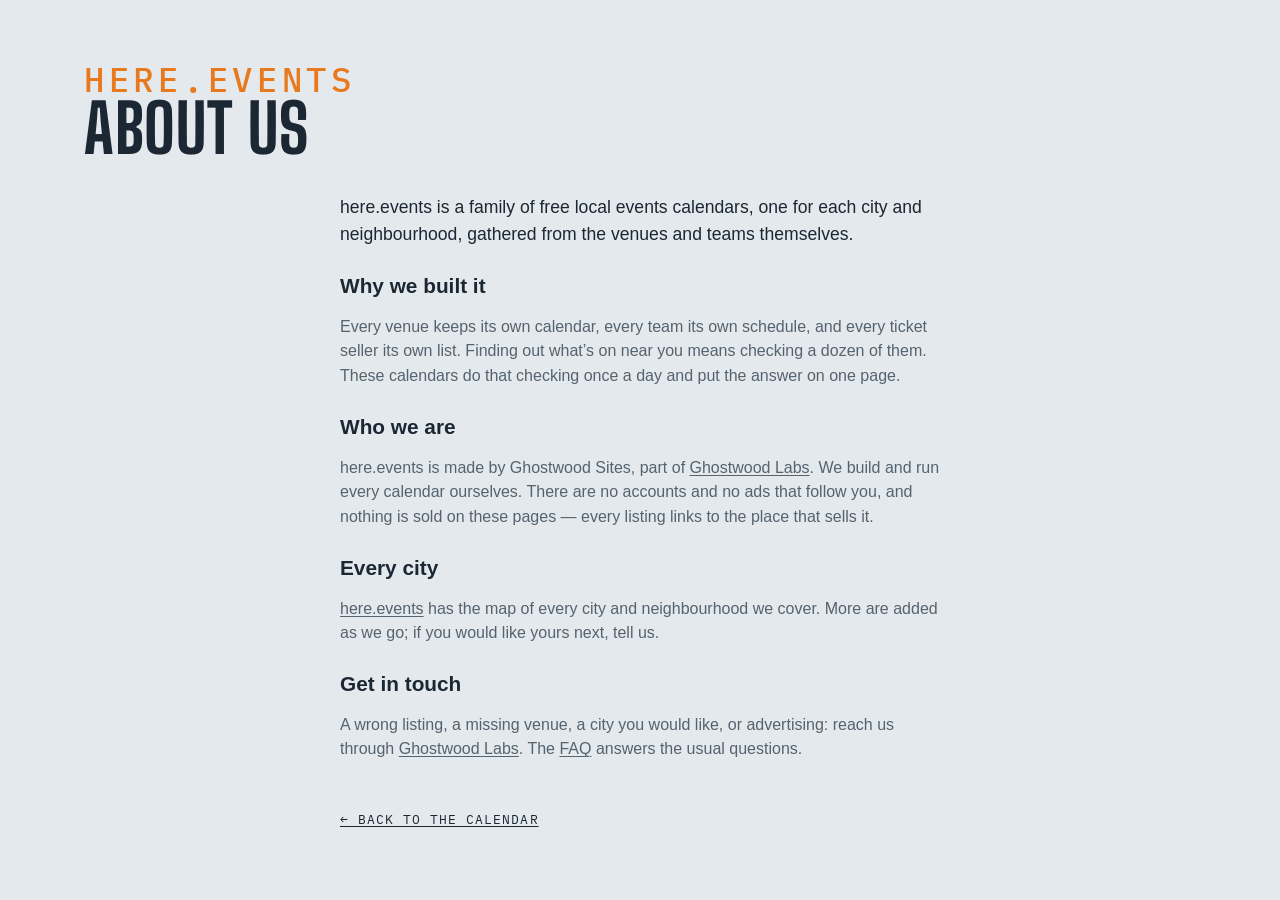
==== site/about.html @ 0d540eed "Sources and About Us as their own pages, FAQ the same on every site, More Cities centred Co-Authored" ====
<!DOCTYPE html>
<html lang="en">
<head>
<meta charset="utf-8">
<meta name="viewport" content="width=device-width, initial-scale=1, viewport-fit=cover">
<meta name="theme-color" media="(prefers-color-scheme: light)" content="#edf1f4">
<meta name="theme-color" media="(prefers-color-scheme: dark)" content="#141a20">
<script>
  try {
    var t = localStorage.getItem('lqa-theme');
    var PHONE = '(max-width: 640px), (pointer: coarse) and (max-height: 500px)';
    if ((t === 'light' || t === 'dark') && !matchMedia(PHONE).matches) document.documentElement.dataset.theme = t;
  } catch (e) { /* no storage — system it is */ }
</script>
<title>About Us — here.events</title>
<meta name="description" content="About here.events: free local events calendars for each city and neighbourhood, gathered from the venues and teams themselves.">
<link rel="icon" href="favicon.svg" type="image/svg+xml">
<link rel="preconnect" href="https://fonts.googleapis.com">
<link rel="preconnect" href="https://fonts.gstatic.com" crossorigin>
<link href="https://fonts.googleapis.com/css2?family=Big+Shoulders:opsz,wght@10..72,500;10..72,700&family=IBM+Plex+Mono:wght@400;500&display=swap" rel="stylesheet">
<link rel="stylesheet" href="styles.css?v=__V__">
<script src="city.js?v=__V__"></script>
</head>
<body>

<!-- the Ghostwood Labs mark, drawn once; the masthead and the footer <use> it -->
<svg width="0" height="0" style="position:absolute" aria-hidden="true">
  <symbol id="gw-mark" viewBox="0 0 576 576">
    <g fill="none" stroke="currentColor" stroke-width="24" stroke-linecap="round" stroke-linejoin="round">
      <path d="M300.19 51.03A26 26 0 0 1 275.81 51.03L235.63 29.71A26 26 0 0 0 210.57 30.08L103.63 91.02A26 26 0 0 0 90.5 113.61L90.5 161.4A26 26 0 0 1 77.38 183.98L39.62 205.52A26 26 0 0 0 26.5 228.1L26.5 347.9A26 26 0 0 0 39.62 370.48L77.38 392.02A26 26 0 0 1 90.5 414.6L90.5 462.39A26 26 0 0 0 103.63 484.98L210.57 545.92A26 26 0 0 0 235.63 546.29L275.81 524.97A26 26 0 0 1 300.19 524.97L340.37 546.29A26 26 0 0 0 365.43 545.92L472.37 484.98A26 26 0 0 0 485.5 462.39L485.5 414.6A26 26 0 0 1 498.62 392.02L536.38 370.48A26 26 0 0 0 549.5 347.9L549.5 228.1A26 26 0 0 0 536.38 205.52L498.62 183.98A26 26 0 0 1 485.5 161.4L485.5 113.61A26 26 0 0 0 472.37 91.02L365.43 30.08A26 26 0 0 0 340.37 29.71L300.19 51.03Z"/>
      <path d="M288 57.5L288 177.5"/>
      <path d="M288 518.5L288 403.5"/>
      <path d="M90.5 176.5L144.63 204.58A26 26 0 0 0 169.19 204.26L209.58 181.92A26 26 0 0 0 223 159.17L223 101.5L158.5 137.5"/>
      <path d="M485.5 176.5L431.37 204.58A26 26 0 0 1 406.81 204.26L366.42 181.92A26 26 0 0 1 353 159.17L353 101.5L417.5 137.5"/>
      <path d="M157 211L157 287.5"/>
      <path d="M419 211L419 287.5"/>
      <path d="M90.5 399.5L144.63 371.42A26 26 0 0 1 169.19 371.74L209.58 394.08A26 26 0 0 1 223 416.83L223 474.5L158.5 438.5"/>
      <path d="M485.5 399.5L431.37 371.42A26 26 0 0 0 406.81 371.74L366.42 394.08A26 26 0 0 0 353 416.83L353 474.5L417.5 438.5"/>
      <path d="M26.5 288L92 325.5L92 250.5"/>
      <path d="M549.5 288L484 325.5L484 250.5"/>
    </g>
  </symbol>
</svg>

<!-- About us (Steve, 2026-10-29: "Create an about us section just to the left of FAQ, make it work
     the same"): one shared page for every city, word for word, like the FAQ. Styled by .ad-page. -->
<header class="masthead">
  <div class="masthead-text">
    <p class="eyebrow">here.events</p>
    <h1>About Us</h1>
  </div>
</header>
<main class="ad-page about-page">
  <p class="ad-lead">here.events is a family of free local events calendars, one for each city and neighbourhood, gathered from the venues and teams themselves.</p>

  <h2>Why we built it</h2>
  <p>Every venue keeps its own calendar, every team its own schedule, and every ticket seller its own list. Finding out what’s on near you means checking a dozen of them. These calendars do that checking once a day and put the answer on one page.</p>

  <h2>Who we are</h2>
  <p>here.events is made by Ghostwood Sites, part of <a href="https://ghostwoodlabs.com/" rel="noopener">Ghostwood Labs</a>. We build and run every calendar ourselves. There are no accounts and no ads that follow you, and nothing is sold on these pages — every listing links to the place that sells it.</p>

  <h2>Every city</h2>
  <p><a href="https://here.events/">here.events</a> has the map of every city and neighbourhood we cover. More are added as we go; if you would like yours next, tell us.</p>

  <h2>Get in touch</h2>
  <p>A wrong listing, a missing venue, a city you would like, or advertising: reach us through <a href="https://ghostwoodlabs.com/" rel="noopener">Ghostwood Labs</a>. The <a href="faq.html">FAQ</a> answers the usual questions.</p>

  <a class="ad-back" href="./">← Back to the calendar</a>
</main>
</body>
</html>
---- site/styles.css ----
/* Lower Queen Anne Events — overcast-sky palette, marquee display type. */

:root {
  --sky: #e4e9ed;        /* overcast paper (a step down from #edf1f4, Steve 2026-10-12: "a little less glaring") */
  --mist: #f7f9fb;       /* card surface (was pure white) */
  --ink: #1b2733;        /* Puget ink */
  --ink-soft: #55636f;
  --ink-bright: #1b2733; /* the logo: pure white in the dark palette, ink here */
  --line: #c3ccd4;
  --gold: #e8791d;       /* Space Needle "Galaxy Gold" */
  --gold-soft: #fbe9d8;
  /* Color coding is muted (a step back from the pure primaries) and each
     group keeps to its own family so a dot or stripe reads as what it is:
     venues are cool (blue → violet → teal), event types are warm (yellow →
     orange → red → pink). */
  /* venue hues (chips, grid ticks, agenda tags): a sweep from teal through
     blue and violet to magenta, neighbors alternating light and dark */
  /* all three families sit a step back from the pure primaries: the same
     hues, less glare, so the stripes and ticks read after the titles */
  --v-baba: #9e2e2e; --v-central: #9e5e2e; --v-sjf: #9e8e2e; --v-trinity: #6a2e9e; --v-nordo: #9e2e7a; --v-occidental: #2e9e45; --v-around: #2e7f9e; --v-owl: #5e9e2e; --v-klondike: #9e7a2e; --v-lumen: #8b8fe8; --v-tmobile: #8ad8e0; --v-wamu: #5d57c9; --v-waterfront: #2e7f9e; --v-sodo: #aab8d6; /* the rooms, one hue each (city.js cssVar): the brick blocks warm, the park green, the stadiums lqa's own */
  --venue-text: 72%;     /* how much of the venue hue the card's venue label keeps (light mode) */
  --tint: 26%;           /* the venue wash behind a series card (light mode; 13% in the dark palette) */
  --row-a: #f3f6f8; --row-b: #d6dde3; /* the list's rows alternate light and dark grey; only a series keeps its venue's hue (Steve, 2026-10-20) */
  /* event-type hues (calendar ticks, agenda right edge): concerts salmon and
     arts crimson keep clear of the brand orange; movies slate = "quiet" */
  --t-concert: #d9664f;
  --t-sports: #d4b106;
  --t-arts: #b8303f;
  --t-movie: #7a8a99;
  --t-community: #d63f9c;
  --t-expo: #2a9d8f;      /* conventions & expos: turquoise, the one hue the types didn't use */
  --t-bar: #c28a12;       /* bar nights: amber, an ale between the sports yellow and concert salmon */
  --alert: #e02b26;       /* cancelled / postponed notes: plain bright red */
  --barh-base: 3.4rem;   /* the pinned filter bar's height (chips 2.25rem + padding) */
  --titleh: 1.7rem;      /* the bar's title line (1.2rem + .5rem gap), added while scrolled */
  --barh: var(--barh-base); /* what the sticky things below the bar offset by */
  --rule: color-mix(in srgb, var(--line), var(--ink-soft)); /* list dividers: a step brighter than --line */
  /* the scorebug (the live game block, .tf-bug): a light panel in this theme, the broadcast's charcoal in the dark one (Steve, 2026-10-12: the charcoal panel on the light card looked bad) */
  --bug-bg: #f9fafb; --bug-frame: #c9d2da; --bug-ink: #1b2733; --bug-soft: #55636f; --bug-dim: #7c8894; --bug-rowline: #d5dce3; --bug-off: #b3bcc5; --bug-muted: #6b7784; --bug-score-bg: #ffffff; --bug-shadow: rgba(15, 25, 35, .10); --bug-redzone: #c8261f;
  --bug-bw: 1px; --frame: var(--line); --frame-w: 1px; /* the game block's frame and the bug's rules: hairlines in the card's line colour here, the 2px broadcast frame in the dark theme (Steve, 2026-10-12: "soften … the borders in general") */
  --cell-mix: 22%; --cell-ink: var(--ink); --cell-bar: 4px; --cell-shadow: none; /* the bug's team cells: a wash of the club colour with a bar of it at the left and ink type, instead of the solid cell ("soften the colors here") */
  --tick-mix: var(--ink); --tick-pct: 65%; /* the refresh countdown ring: the club's colour mixed toward ink here, toward white on the dark ground (the mix itself is written in the .tf-refresh rule: a token holding var(--team-2) would resolve here on :root, where no club colour exists, and come out empty) */
  --dot: color-mix(in srgb, var(--ink-soft) 40%, transparent); /* the dotted underline under the watch strip's links */
  --display: "Big Shoulders", "Arial Narrow", sans-serif;
  --body: -apple-system, BlinkMacSystemFont, "Segoe UI", "Helvetica Neue", sans-serif;
  --mono: "IBM Plex Mono", ui-monospace, Menlo, monospace;
}
/* Dark palette. Applies when the system prefers dark and the visitor hasn't
   picked Light, or whenever they've picked Dark (the toggle sets
   data-theme on <html>; "system" leaves it unset). The two blocks must
   stay identical — CSS has no way to give one ruleset two unrelated
   conditions. */
@media (prefers-color-scheme: dark) {
  :root:not([data-theme="light"]) {
    color-scheme: dark;
    --sky: #141a20; --mist: #1d252e; --ink: #e8edf1; --ink-soft: #9aa7b2; --ink-bright: #ffffff;
    --line: #333f4a; --gold: #f08a33; --gold-soft: #3a2a1a;
    --v-baba: #ea8686; --v-central: #eab486; --v-sjf: #eadb86; --v-trinity: #c486ea; --v-nordo: #ea86c8; --v-occidental: #86ea9a; --v-around: #86d9ea; --v-owl: #b8ea86; --v-klondike: #eac786; --v-lumen: #8b8fe8; --v-tmobile: #8ad8e0; --v-wamu: #a6a1ea; --v-sodo: #aab8d6; --v-waterfront: #86c9ea;
    --venue-text: 100%; --tint: 13%;
    --row-a: #1e252c; --row-b: #2c343c;
    --t-concert: #f0806a; --t-sports: #f2d21b; --t-arts: #d63a4f;
    --t-movie: #8b9db0; --t-community: #e660a8; --t-expo: #4fd1c5; --t-bar: #e3ad3c; --alert: #ff4b3e;
    --bug-bg: #2b2d30; --bug-frame: #c9cdd2; --bug-ink: #f4f4f4; --bug-soft: #d5d8dc; --bug-dim: #b9bec4; --bug-rowline: #5c6167; --bug-off: #6a6d72; --bug-muted: #4a4f56; --bug-score-bg: #fafafa; --bug-shadow: rgba(0, 0, 0, .35); --bug-redzone: #ff7b7b;
  --bug-bw: 2px; --frame: var(--ink-soft); --frame-w: 2px; --cell-mix: 100%; --cell-ink: #fff; --cell-bar: 0px; --cell-shadow: 0 1px 2px rgba(0, 0, 0, .5);
    --bug-bw: 2px; --frame: var(--ink-soft); --frame-w: 2px; --cell-mix: 100%; --cell-ink: #fff; --cell-bar: 0px; --cell-shadow: 0 1px 2px rgba(0, 0, 0, .5);
    --tick-mix: white; --tick-pct: 45%;
    --dot: color-mix(in srgb, var(--ink-soft) 60%, transparent);
  }
}
:root[data-theme="dark"] {
  color-scheme: dark;
  --sky: #141a20; --mist: #1d252e; --ink: #e8edf1; --ink-soft: #9aa7b2; --ink-bright: #ffffff;
  --line: #333f4a; --gold: #f08a33; --gold-soft: #3a2a1a;
  --v-baba: #ea8686; --v-central: #eab486; --v-sjf: #eadb86; --v-trinity: #c486ea; --v-nordo: #ea86c8; --v-occidental: #86ea9a; --v-around: #86d9ea; --v-owl: #b8ea86; --v-klondike: #eac786; --v-lumen: #8b8fe8; --v-tmobile: #8ad8e0; --v-wamu: #a6a1ea; --v-sodo: #aab8d6; --v-waterfront: #86c9ea;
  --venue-text: 100%; --tint: 13%;
  --row-a: #1e252c; --row-b: #2c343c;
  --t-concert: #f0806a; --t-sports: #f2d21b; --t-arts: #d63a4f;
  --t-movie: #8b9db0; --t-community: #e660a8; --t-expo: #4fd1c5; --t-bar: #e3ad3c; --alert: #ff4b3e;
  --bug-bg: #2b2d30; --bug-frame: #c9cdd2; --bug-ink: #f4f4f4; --bug-soft: #d5d8dc; --bug-dim: #b9bec4; --bug-rowline: #5c6167; --bug-off: #6a6d72; --bug-muted: #4a4f56; --bug-score-bg: #fafafa; --bug-shadow: rgba(0, 0, 0, .35); --bug-redzone: #ff7b7b;
  --tick-mix: white; --tick-pct: 45%;
  --dot: color-mix(in srgb, var(--ink-soft) 60%, transparent);
}
:root[data-theme="light"] { color-scheme: light; }

* { box-sizing: border-box; }
html { scroll-behavior: smooth; overflow-x: clip; } /* clip: the footer bleeds to the viewport edges */
@media (prefers-reduced-motion: reduce) { html { scroll-behavior: auto; } }
/* the page is 62rem wide, and steps wider on big screens so event names
   get a single line: the calendar column is fixed, so all of the extra
   width goes to the cards (the footer line follows) */
:root { --pagew: 62rem; }
@media (min-width: 1180px) { :root { --pagew: 72rem; } }
@media (min-width: 1360px) { :root { --pagew: 80rem; } }
body {
  /* no bottom padding: the sticky footer is the page's last thing, and any
     padding here would show as a blank band under it once the list is short.
     A column flex at least a viewport tall, so a short page (the Teams view
     with one team) still puts the footer at the bottom edge */
  display: flex; flex-direction: column; min-height: 100vh; min-height: 100dvh;
  margin: 0 auto; padding: 0 1.25rem; max-width: var(--pagew);
  background: var(--sky); color: var(--ink);
  font: 16px/1.55 var(--body);
}
/* flex items refuse to shrink below their content's minimum width, so one
   unwrappable line (a TV listing, the compact bar's title) would push a whole
   section past a phone's edge; let them shrink like blocks */
body > * { min-width: 0; }
a { color: inherit; text-underline-offset: 2px; }
:focus-visible { outline: 2px solid var(--ink-soft); outline-offset: 2px; }

/* ---- masthead ---- */
.masthead {
  display: flex; flex-wrap: wrap; gap: 1.5rem; align-items: flex-end;
  justify-content: space-between; padding: 2.5rem 0 1rem;
}
.eyebrow {
  font-family: var(--mono); font-size: .8rem; letter-spacing: .12em;
  text-transform: uppercase; color: var(--gold); margin: 0 0 .3rem;
}
h1 {
  font-family: var(--display); font-weight: 700; font-size: clamp(2.6rem, 7vw, 4.2rem);
  line-height: .92; text-transform: uppercase; letter-spacing: .01em; margin: 0;
}
.masthead-text { min-width: 0; max-width: 100%; } /* a flex item would grow to its widest line and push past a phone's edge */
/* "More Cities" (See All until 2026-10-13, Other Places until 2026-10-18): the pill before the theme pill, to the same map (Steve, 2026-10-12); in the pinned bar the chip's text folds away and the map glyph stays */
/* Add To My Calendar: the first of the masthead's tools (Steve, 2026-10-26, "should move here" — beside More Cities; in the bar from 2026-09-16 until then), sized like the More Cities pill beside it */
.masthead-tools #subscribeBtn { order: 3; display: inline-flex; align-items: center; gap: .45rem; min-height: calc(1.7rem + 8px); padding: 0 .95em; }
.masthead-tools #subscribeBtn svg { width: 1rem; height: 1rem; flex: none; }
.masthead-tools #subscribeBtn:hover { border-color: var(--ink-soft); }
.bar-title .masthead-tools #subscribeBtn { min-height: 1.7rem; padding: 0 .5em; } /* icon-only in the title line, like the pill (the label rule is .bar-title .masthead-tools .chip span) */
.masthead-tools .see-all { order: 4; display: inline-flex; align-items: center; gap: .45rem; min-height: calc(1.7rem + 8px); padding: 0 .95em; text-decoration: none; }
.masthead-tools .see-all svg { width: 1rem; height: 1rem; fill: none; stroke: currentColor; stroke-width: 1.6; stroke-linejoin: round; stroke-linecap: round; }
.masthead-tools .see-all:hover { border-color: var(--ink-soft); }
.bar-title .masthead-tools .see-all { min-height: 1.7rem; padding: 0 .5em; }
/* the mark and the name as one thing: the mark stretches to the text's
   height (eyebrow + title) and keeps square, in the footer mark's white */
.masthead { --mast-title: clamp(2.6rem, 7vw, 4.2rem); } /* the title's size; the eyebrow and the mark are cut from it */
.masthead h1 { font-size: var(--mast-title); }
/* the picture (Steve, 2026-09-21: line art, the Needle's crown the focus):
   the top of the Space Needle from the Highsmith aerial, traced to single
   smooth lines at build (a gradient-magnitude pass over the photo, see the
   memory note), a 4.5:1 window from the spire tip to the Queen Anne treeline
   with the Needle centred and the Cascades ridge behind
   (design/lqa-masthead-lines-gen.py). The
   drawing is a luminance mask (masthead-lines.png, white = line) over a box
   of ink, so the lines are the palette's own ink in either theme. A band
   behind the masthead, the Needle toward the right, dissolving into the page
   on every side — no hard edge where the art stops (Steve, 2026-09-21) */
.masthead { min-height: 11rem; overflow: hidden; isolation: isolate; } /* a slim band (Steve, 2026-09-20: minimal) */
.masthead-photo { /* the drawing fills the gap between the name and the theme pill (Steve, 2026-10-05: "in all the modes try to make it fill this space"): a flex item between them, as tall as the band (the negative margins reach over the band's padding) */
  order: 1; flex: 1 1 0; align-self: stretch; min-width: 0; z-index: -1;
  margin: -2.5rem 0 -1rem; pointer-events: none;
  background: #fff; opacity: .9; /* white lines on the dark palette, black on the light one (Steve: "white and black with antialiasing") */
  -webkit-mask-image: url(masthead-lines.png), linear-gradient(to right, transparent 0%, #000 10%, #000 92%, transparent 100%), linear-gradient(to bottom, #000 0%, #000 58%, transparent 100%);
  mask-image: url(masthead-lines.png), linear-gradient(to right, transparent 0%, #000 10%, #000 92%, transparent 100%), linear-gradient(to bottom, #000 0%, #000 58%, transparent 100%);
  -webkit-mask-size: auto 100%, 100% 100%, 100% 100%; mask-size: auto 100%, 100% 100%, 100% 100%; /* the drawing at the band's height, however wide the gap: the Needle stays whole, the ridge beside it shows as far as the gap allows */
  -webkit-mask-position: 50% 0%, 0 0, 0 0; mask-position: 50% 0%, 0 0, 0 0; /* the Needle is at the drawing's centre, so its spire is the centre of the gap at every width (Steve, 2026-10-05: "make the center the top of the needle") */
  -webkit-mask-repeat: no-repeat; mask-repeat: no-repeat;
  mask-mode: luminance, alpha, alpha;
  -webkit-mask-composite: source-in; mask-composite: intersect;
}
.masthead-tools { order: 2; }
:root[data-theme="light"] .masthead-photo { background: #000; opacity: .7; }
@media (prefers-color-scheme: light) { :root:not([data-theme="dark"]) .masthead-photo { background: #000; opacity: .7; } }
.masthead-text { position: relative; }
.masthead .eyebrow { font-size: calc(var(--mast-title) * .5); font-weight: 500; letter-spacing: .14em; margin-bottom: .1rem; line-height: 1; } /* "Seattle": half the title's size (Steve, 2026-09-16: twice the quarter it was), a shade bolder */
/* the masthead's tools (Steve, 2026-09-14): Add To My Calendar (back here
   2026-10-26), the More Cities pill and the theme pill at the masthead's
   right end — the bar below keeps its room for the switch, filters, search,
   the clubs and the season calendar chip */
.masthead { position: relative; }
.masthead-tools { display: flex; align-items: center; gap: .6rem; flex: none; margin-left: auto; }
.sub { color: var(--ink-soft); max-width: 34rem; margin: .8rem 0 0; }

.updated { /* the "Updated …" stamp: an eyebrow line under the title, spaced like the one above it */
  margin: .3rem 0 0; min-height: 1em;
}
/* Solid-ink pill with the page background as its text — a dark pill in
   light mode, a light one in dark — softened on hover (the event sheet's
   Tickets button). */
.btn-cal {
  display: inline-flex; align-items: center; gap: .55em; margin: auto 0;
  font: 600 1rem/1 var(--body); color: var(--sky); background: var(--ink);
  border: 0; border-radius: 999px; padding: .85em 1.4em .85em 1.15em; cursor: pointer;
  transition: background .15s, color .15s;
}
.btn-cal svg { width: 1.15em; height: 1.15em; flex: none; }
.btn-cal:hover { background: var(--ink-soft); color: var(--sky); }
/* the subscribe pop: app.js placeSubscribePop fixes it under the masthead's
   Add To My Calendar button (right edges aligned); these are the fallback
   position and the look */
.pop {
  position: absolute; right: 0; top: calc(100% + 1.1rem); z-index: 10;
  width: min(18rem, 100%); background: var(--mist); border: 1px solid var(--line);
  border-radius: 8px; padding: 1rem 1.1rem; box-shadow: 0 8px 28px rgba(15, 25, 35, .18);
  font-size: .92rem;
}
.pop p { margin: 0 0 .6rem; }
.pop > :last-child { margin-bottom: 0; }
/* everything in the pop sits on one centre line: the checkbox row, the
   three named calendar tiles, the QR / Copy Link chips, then the note */
.pop-tiles { display: grid; grid-template-columns: repeat(3, 4.6rem); justify-content: center; gap: .6rem; margin: 0 0 .7rem; }
.pop-tools { display: flex; justify-content: center; gap: .5rem; margin: 0 0 .9rem; }
.pop-tools .chip { display: inline-flex; align-items: center; gap: .4rem; text-decoration: none; padding: .45em .85em; }
.pop-tools .chip svg { width: 1rem; height: 1rem; flex: none; color: var(--gold); }
.pop-tools .chip:hover { border-color: var(--ink-soft); }
/* Copy Link: a check replaces the icon for a moment after copying */
.pop-tools .chip.is-done svg { display: none; }
.pop-tools .chip.is-done::before { content: "✓"; font-weight: 700; line-height: 1; }
.qr-panel { text-align: center; margin-bottom: .6rem; }
#qrImg {
  display: inline-block; width: 170px; height: 170px;
  background: #fff; padding: 6px; border-radius: 8px;
}
#qrImg svg { display: block; width: 100%; height: 100%; }
/* a tile: the service's icon over its name */
.tile {
  display: grid; justify-items: center; gap: .4rem;
  padding: .6rem .3rem .5rem; border: 1px solid var(--line); border-radius: 10px;
  background: var(--sky); text-decoration: none; color: var(--ink-soft);
}
.tile-logo { width: 2.4rem; height: 2.4rem; border-radius: 8px; object-fit: contain; }
.tile span { font-family: var(--mono); font-size: .62rem; text-transform: uppercase; letter-spacing: .08em; line-height: 1; }
.tile:hover { border-color: var(--ink-soft); color: var(--ink); }
/* ---- filter bar: one row of matching chips ---- */
/* Funnel (filters), Reset, Copy link, Add To Calendar, then the theme toggle
   at the right end. position: relative makes the bar the box the subscribe
   pop hangs from. */
.filterbar {
  display: flex; flex-wrap: nowrap; gap: .6rem; align-items: center;
  margin: .75rem 0 0; position: relative;
}
.filterbar > * { flex-shrink: 0; }
.filterbar .chip {
  display: inline-flex; align-items: center; gap: .45rem; min-height: 2.25rem;
  position: relative; /* for the visually-hidden labels in .is-tight */
}
.filterbar .chip svg { width: 1rem; height: 1rem; flex: none; }
.filterbar .chip:not(:disabled):hover { border-color: var(--ink-soft); }
/* the funnel's chevron is the panel's open/closed indicator. Its outline is
   deliberately the same whether or not a filter is active — Reset lighting
   up is the "something's filtered" signal. */
/* The bar can't wrap. When its content wouldn't fit — app.js measures and
   sets .is-tight — the view switch's words go (see .view-toggle); the labeled
   Add To My Calendar chip that used to shed its label here left the bar for
   the masthead 2026-10-26. */
/* the Teams chip is a switch: solid while its view is on show */
/* the view switch: list | month | home teams, a three-stop pill like the theme's (same rules, .view-toggle) */
.view-toggle[data-active="month"] .theme-knob { left: calc(3px + var(--tt)); }
.view-toggle[data-active="teams"] .theme-knob { left: calc(3px + 2 * var(--tt)); }
.view-toggle button[aria-checked="true"] { color: var(--sky); }
/* while the Teams view is up the agenda's own controls step aside — the
   filters, search, the Today floater, Add To Calendar and the phone's calendar chip */
html.teams-open .search-wrap,
html.teams-open .cal-toggle { display: none; } /* Add To Calendar stays: in Teams mode it offers the club's season feed */
html.teams-open #calToday { display: none; }
.cal-side:not(.is-float) .cal { margin-bottom: 1.6rem; } /* room for the TODAY tab below the docked card */
/* the search box: a chip that takes typing, a magnifier at its right end and
   no placeholder; it gives up width first when the row gets tight */
.filterbar .search-wrap { position: relative; display: flex; flex: 1 1 10rem; min-width: 10rem; max-width: none; } /* the whole of the row's slack (Steve, 2026-10-24, "span the full width"; capped at 28rem from 2026-09-15 until then) */ /* takes whatever room the row has left, never less than a word's worth: the chips drop their labels first (is-tight) */
#searchBox {
  width: 100%; font: 500 .85rem/1 var(--body); color: var(--ink); background: var(--mist);
  border: 1px solid var(--line); border-radius: 999px; padding: .5em 2.4em .5em .95em; min-height: 2.25rem;
  -webkit-appearance: none; appearance: none;
}
#searchBox::-webkit-search-cancel-button { margin-right: .2em; }
/* hover and focus both just brighten the edge — no orange ring on a text box */
#searchBox:hover { border-color: var(--ink-soft); }
#searchBox:focus, #searchBox:focus-visible { outline: none; border-color: var(--ink); }
.search-wrap svg {
  position: absolute; right: .85rem; top: 50%; width: 1rem; height: 1rem;
  transform: translateY(-50%); color: var(--ink-soft); pointer-events: none;
}
/* Right end of the bar, left to right: the calendar chip (narrow layouts
   only), then the season calendar chip (DOM order keeps the chips together;
   flex order places them); the search box grows to fill the gap before them.
   Add To My Calendar was the bar's last chip from 2026-09-16 to 2026-10-26. */
#calToggle { order: 2; }
#viewToggle { order: -1; } /* the view switch leads the bar in either mode (Steve, 2026-09-14) */
/* light / dark: a two-stop pill at the bar's right end, the ink knob
   sliding under the stop in effect (the system's side until a click) */
.theme-toggle {
  position: relative; display: inline-flex; order: 5;
  padding: 3px; border: 1px solid var(--line); border-radius: 999px; background: var(--mist);
}
.theme-toggle { --tt: 2rem; cursor: pointer; } /* stop width — wider on phones for the tap target; the rim and the knob are click targets too (a press anywhere steps the pill) */
.theme-toggle button {
  position: relative; z-index: 1; width: var(--tt); height: 1.7rem; cursor: pointer;
  background: none; border: 0; padding: 0; color: var(--ink-soft); border-radius: 999px;
  display: grid; place-items: center;
}
.theme-toggle button svg { width: 1rem; height: 1rem; }
.theme-toggle button[aria-checked="true"] { color: var(--sky); } /* still a click target: any stop flips */
.theme-toggle button:not([aria-checked="true"]):hover { color: var(--ink); }
.theme-knob {
  position: absolute; top: 3px; left: 3px; width: var(--tt); height: calc(100% - 6px);
  border-radius: 999px; background: var(--ink); transition: left .18s; /* ink knob, page-colored icon — like a checked box */
}
.theme-toggle[data-active="dark"] .theme-knob { left: calc(3px + var(--tt)); }
.theme-toggle[data-active="system"] .theme-knob { left: calc(3px + 2 * var(--tt)); }
@media (prefers-reduced-motion: reduce) { .theme-knob { transition: none; } }
/* the view stops carry their words — List · Month · Teams — while the bar has room (Steve, 2026-10-24,
   "span the full width … display text for the icons if there is space"; Kona first, every city the same day):
   is-tight (app.js fitFilterBar / fitTeamStrip) drops them back to icons, and the ink knob is measured under
   the lit stop by app.js placeKnob (--knob-x/--knob-w), whatever its width. After the .theme-toggle rules so
   width: auto wins. */
.view-toggle button { width: auto; min-width: var(--tt); padding: 0 .7rem 0 .55rem; gap: .4rem; display: inline-flex; align-items: center; justify-content: center; }
.view-toggle .vt-label { font: 500 .8rem/1 var(--body); letter-spacing: .01em; white-space: nowrap; }
.filterbar.is-tight .view-toggle button { padding: 0; width: var(--tt); }
.filterbar.is-tight .vt-label { display: none; }
.view-toggle[data-active] .theme-knob { left: var(--knob-x, 3px); width: var(--knob-w, var(--tt)); transition: left .18s, width .18s; }
@media (prefers-reduced-motion: reduce) { .view-toggle[data-active] .theme-knob { transition: none; } }
/* the Filter button rides at the end of the view pill, past a hairline, in every mode (Steve, 2026-10-24,
   "for all sites, and modes combine these"): icon + word like the stops, the word going with is-tight; while
   the panel is open it wears the ink like a knob of its own. It is not a stop: the knob never moves to it. */
.view-toggle .vt-filter { width: auto; min-width: var(--tt); padding: 0 .7rem 0 .55rem; } /* a stop like the others — no divider (Steve, 2026-10-24: "vert lines should be consistent") */
.filterbar.is-tight .view-toggle .vt-filter { width: auto; padding: 0 .35rem 0 .4rem; }
.view-toggle .vt-filter[aria-expanded="true"], .view-toggle .vt-filter[aria-expanded="true"]:hover { background: var(--ink); color: var(--sky); border-radius: 999px; }
/* the bar stays pinned at the top while the list scrolls (--barh is its
   height — the month dividers and the calendar strip stick just below it);
   the panel floats open under it, over the content, which stays put */
.filter-area {
  position: sticky; top: 0; z-index: 30; background: var(--sky);
  padding: .55rem 0 .6rem; margin-top: .2rem;
}
.filter-area .filterbar { margin: 0; }
/* the pinned bar's title: one slim line above the chips in the masthead's
   face, shown once the masthead itself has scrolled off; --titleh is what
   it adds to the bar, and html.is-scrolled adds that to --barh */
.bar-title { /* one size for all three parts */
  display: flex; align-items: baseline; gap: .9rem; white-space: nowrap;
  font-family: var(--display); font-weight: 700; font-size: 1.1rem; line-height: 1.2rem;
  text-transform: uppercase; letter-spacing: .02em; margin: 0 0 .5rem;
}
.bar-title[hidden] { display: none; } /* an author display beats the UA [hidden] rule */
.eyebrow[hidden], .bar-eyebrow[hidden] { display: none; } /* an empty eyebrow (a city with no neighbourhood) takes no room */
.bar-name { min-width: 0; overflow: hidden; text-overflow: ellipsis; } /* the title gives way first */
.bar-eyebrow { /* "Seattle" and "Updated …" in the masthead's eyebrow face */
  flex: none; font-family: var(--mono); font-weight: 400; letter-spacing: .08em; color: var(--gold);
}
#barUpdated { display: none; } /* the stamp is the footer's alone (Steve, 2026-09-16) */
html.is-scrolled { --titleh: 2.2rem; --barh: calc(var(--barh-base) + var(--titleh)); } /* the title line carries the masthead's tools while scrolled (app.js markStuck moves them): 1.7rem chips + the .5rem gap */
/* the tools in the title line: icon-only chips a size down, the theme pill scaled to match, at the line's right end (the pop still hangs from the bar below) */
.bar-title .masthead-tools { align-self: center; margin-left: auto; gap: .4rem; }
.bar-title .masthead-tools .chip { min-height: 1.7rem; padding: .2em .5em; }
.bar-title .masthead-tools .chip span { position: absolute; width: 1px; height: 1px; overflow: hidden; clip: rect(0 0 0 0); white-space: nowrap; }
.bar-title .masthead-tools .chip svg { width: 1rem; height: 1rem; }
.bar-title .theme-toggle { zoom: .8; }
.filter-panel {
  position: absolute; left: 0; right: 0; top: calc(100% + .5rem); z-index: 20;
  background: var(--mist); border: 1px solid var(--line);
  border-radius: 10px; padding: 1rem 1.1rem;
  box-shadow: 0 12px 36px rgba(0, 0, 0, .3);
  max-height: calc(100vh - 8rem); max-height: calc(100dvh - 8rem); overflow-y: auto;
}
/* Kayak-style panel: columns of checkbox rows, Select all | Clear all links
   per group, an "only" link on hover, and an event count on the right. */
/* the groups sit in columns with a rule between them (a rule above, on
   phones, where they stack) */
.fp-cols { display: grid; grid-template-columns: repeat(auto-fit, minmax(18rem, 1fr)); gap: 1.25rem 0; } /* wide enough that no name wraps; tablets get two columns */
.fp-group { padding: 0 1.25rem; min-width: 0; } /* columns share the width evenly; a long name clips with an ellipsis rather than pushing the next column out of the panel (2026-10-18, the neighbourhood rows) */
.fp-group:first-child { padding-left: 0; }
.fp-group:last-child { padding-right: 0; }
.fp-group + .fp-group { border-left: 1px solid var(--line); }
@media (max-width: 640px) {
  .fp-group { padding: 0; }
  .fp-group + .fp-group { border-left: 0; border-top: 1px solid var(--line); padding-top: 1.1rem; }
}
/* top row: preset chips (the lit one matches the current state) with the
   Sold Out and Holidays switches pushed to the right. They are switches, not
   allow boxes like the rows below (one narrows the list, one adds days), so
   they wear a pill-and-knob face instead of the tick box */
.fp-switch { position: relative; display: flex; align-items: center; gap: .5rem; cursor: pointer; }
.fp-switch input { position: absolute; opacity: 0; width: 1px; height: 1px; }
.sw {
  flex: none; width: 2rem; height: 1.15rem; position: relative;
  border: 1.5px solid var(--ink-soft); border-radius: 1rem; background: var(--mist);
  transition: background .15s, border-color .15s;
}
.sw::after {
  content: ""; position: absolute; top: .1rem; left: .1rem; width: .75rem; height: .75rem;
  border-radius: 50%; background: var(--ink-soft); transition: transform .15s, background .15s;
}
.fp-switch input:checked + .sw { background: var(--ink); border-color: var(--ink); }
.fp-switch input:checked + .sw::after { transform: translateX(.85rem); background: var(--mist); }
.fp-switch:hover .sw { border-color: var(--ink); }
.fp-switch input:focus-visible + .sw { outline: 2px solid var(--ink-soft); outline-offset: 2px; }
.fp-top { display: flex; align-items: center; gap: 1rem; padding: 0 1.25rem; margin: 0 0 1.1rem; }
/* one row that scrolls sideways at every width, never wraps (Steve,
   2026-09-22); a right-edge fade (.is-more-right, app.js presetEdge) says
   more chips sit beyond the edge and lifts once scrolled to the end */
.fp-presets { display: flex; flex-wrap: nowrap; align-items: center; gap: .4rem; flex: 1; min-width: 0; overflow-x: auto; scrollbar-width: none; padding: 2px 0; scroll-padding: 0 1rem; }
.fp-presets::-webkit-scrollbar { display: none; }
.fp-presets.is-more-right { -webkit-mask-image: linear-gradient(to right, #000 calc(100% - 2.6rem), transparent); mask-image: linear-gradient(to right, #000 calc(100% - 2.6rem), transparent); }
.fp-preset { flex: none; }
.fp-soldout { margin-left: auto; white-space: nowrap; flex: none; }
.fp-holidays { white-space: nowrap; flex: none; }
.fp-preset { font-size: .8rem; padding: .4em .85em; min-height: 2rem; }
.fp-preset:hover { border-color: var(--ink-soft); }
.fp-preset.is-on { background: var(--ink); color: var(--sky); border-color: var(--ink); }
.fp-group h3 {
  white-space: nowrap; /* never wraps (Steve, 2026-09-22) */
  font-family: var(--mono); font-size: .68rem; text-transform: uppercase;
  letter-spacing: .1em; color: var(--ink); margin: 0 0 .35rem; font-weight: 700; /* bold, ink (Steve, 2026-09-22) */
  display: flex; align-items: baseline; gap: .6rem;
}
/* All · None at the heading's right end: plain words in the heading's own face, not chips */
.fp-allnone { margin-left: auto; display: inline-flex; align-items: baseline; gap: .35rem; font-weight: 500; color: var(--ink-soft); } /* the links stay quiet next to the bold title */
.fp-allnone i { font-style: normal; opacity: .6; }
.fp-set { font: inherit; letter-spacing: inherit; text-transform: inherit; color: var(--ink-soft); background: none; border: 0; padding: 0; cursor: pointer; text-decoration: underline; text-decoration-color: color-mix(in srgb, var(--ink-soft) 50%, transparent); text-underline-offset: 2px; }
.fp-set:hover { color: var(--ink); text-decoration-color: currentColor; }
.fp-list { display: flex; flex-direction: column; }
.fp-list + h3 { margin-top: 1rem; } /* a second group stacked in the same column */
.fp-list[hidden] + h3 { margin-top: 0; } /* a group folded away leaves the next heading level with the other columns' */
.fp-row { display: flex; align-items: center; gap: .5rem; padding: .3rem .35rem; border-radius: 6px; }
.fp-row:hover { background: var(--sky); }
.fp-check { position: relative; display: flex; align-items: center; gap: .6rem; cursor: pointer; min-width: 0; }
/* the Show | Hide pair at the row's end (Steve, 2026-09-22, third pass):
   two small words joined into one pill. Neither lit = no preference; the
   lit one is ink. Hide lit strikes the row's name */
.fp-seg { flex: none; display: inline-flex; margin-left: auto; border: 1.5px solid var(--line); border-radius: 999px; background: var(--mist); overflow: hidden; }
.fp-seg-b {
  font: inherit; font-size: .68rem; line-height: 1; letter-spacing: .02em; color: var(--ink-soft);
  background: none; border: 0; padding: .28rem .55rem; margin: 0; cursor: pointer;
}
.fp-seg-b + .fp-seg-b { border-left: 1.5px solid var(--line); }
.fp-seg-b:hover { color: var(--ink); background: color-mix(in srgb, var(--ink) 8%, transparent); }
.fp-seg-b[aria-pressed="true"] { color: var(--mist); background: var(--ink); }
.fp-seg-b:focus-visible { outline: 2px solid var(--ink-soft); outline-offset: 2px; }
.fp-check:hover .fp-name { color: var(--ink); }
.fp-name { font-size: .88rem; display: flex; align-items: center; gap: .45rem; white-space: nowrap; min-width: 0; }
.fp-name > * { overflow: hidden; text-overflow: ellipsis; } /* never wraps; a too-narrow column clips with an ellipsis */
.fp-name a { text-decoration-color: var(--line); }
.fp-name a:hover { text-decoration-color: var(--ink-soft); }
.fp-row:has(.fp-seg[data-mode="ex"]) .fp-name { opacity: .55; } /* a hidden row reads dimmed — the colour change alone, no strike-through (Steve, 2026-10-05) */
/* a city-wide site folds its column by neighbourhood (seattle-events, 2026-10-18): the neighbourhood's row carries a chevron that
   opens the rooms under it, indented behind a hairline; its Show | Hide pair works every room at once */
.fp-hood .fp-name { font-weight: 600; }
.fp-fold { flex: none; width: 1.15rem; height: 1.15rem; display: inline-flex; align-items: center; justify-content: center; border: 0; border-radius: 4px; background: none; padding: 0; margin: 0 -.1rem 0 -.2rem; color: var(--ink-soft); cursor: pointer; }
.fp-fold:hover { color: var(--ink); background: color-mix(in srgb, var(--ink) 8%, transparent); }
.fp-fold svg { width: .72rem; height: .72rem; transition: transform .15s; }
.fp-fold[aria-expanded="true"] svg { transform: rotate(90deg); }
.fp-sub { display: flex; flex-direction: column; margin: 0 0 .25rem 1rem; padding-left: .3rem; border-left: 1px solid var(--line); }
.fp-sub[hidden] { display: none; }
.fp-tail .fp-name { color: var(--ink-soft); font-style: italic; } /* the "More rooms" row at a group's foot: the rooms the usual view hides, folded (2026-10-18) */
.fp-tail:has(.fp-seg[data-mode="ex"]) .fp-name { opacity: 1; } /* it is usually all-Hide; dimming it too would make it vanish */
/* three groups — the two venue lists (Lower Queen Anne the wider), Teams
   (Steve, 2026-09-20; Capacity rows dropped 2026-09-22) */
@media (min-width: 641px) and (max-width: 899px) { .fp-tree .fp-cols { grid-template-columns: 1.1fr 1fr; } .fp-tree .fp-group:nth-child(3) { grid-column: 1; border-left: 0; padding-left: 0; padding-right: 1.25rem; border-top: 1px solid var(--line); padding-top: 1rem; margin-top: -.25rem; } } /* tablets: two columns, Teams under Lower Queen Anne (three squeezed the headings into wraps) */
@media (min-width: 900px) { .fp-tree .fp-cols { grid-template-columns: 1.15fr 1fr 1fr; } .fp-tree { right: auto; width: min(100%, 58rem); } } /* three columns of about twelve rows each (Festivals under Home Teams, 2026-10-05); the panel no wider than they need — it used to run the toolbar's width and stretch the rows across it (Steve: "feel free to shrink the width of the filter pop up") */
.fp-note { font-family: var(--mono); font-size: .66rem; color: var(--ink-soft); letter-spacing: .04em; margin-left: .35rem; } /* a band's seat range after its name */
.chip {
  font: 500 .85rem/1 var(--body); cursor: pointer; border-radius: 999px;
  padding: .5em .95em; background: var(--mist); color: var(--ink);
  border: 1px solid var(--line);
}

/* ---- agenda layout: list + docked mini calendar ---- */
.agenda { margin-top: 1.6rem; }
/* the view note: one plain line above the list while the view is not the
   usual one, the way back at its right (app.js renderViewNote) */
.view-note { display: flex; align-items: center; gap: .8rem; flex-wrap: wrap; margin: 0 0 1.1rem; padding: .55rem .9rem; border: 1px solid var(--line); border-radius: 10px; background: var(--mist); font-size: .88rem; }
.fp-group h3[hidden], .fp-list[hidden] { display: none; } /* a group with no rows in this city folds away with its heading (the flex displays above would otherwise beat [hidden]; Steve, 2026-10-11) */
.view-note[hidden] { display: none; }
.view-note .chip { margin-left: auto; font-size: .78rem; padding: .3em .75em; min-height: 1.9rem; }
/* the toast: a word above the footer after hiding something from the sheet, with Undo */
.toast { position: fixed; left: 50%; bottom: calc(3.6rem + env(safe-area-inset-bottom)); transform: translateX(-50%); z-index: 40; display: flex; align-items: center; gap: 1rem; padding: .6rem .6rem .6rem 1rem; border-radius: 999px; background: var(--ink); color: var(--sky); font-size: .88rem; box-shadow: 0 12px 36px rgba(0, 0, 0, .35); max-width: calc(100vw - 2rem); }
.toast[hidden] { display: none; }
.toast button { font: 700 .82rem/1 var(--body); color: var(--gold); background: none; border: 1px solid color-mix(in srgb, var(--sky) 35%, transparent); border-radius: 999px; padding: .45em .9em; cursor: pointer; }
.toast button:hover { border-color: var(--sky); }
.agenda, .teams { margin-bottom: 1.5rem; } /* the gap above the footer (its own top margin is auto) */
.agenda-layout {
  display: grid; grid-template-columns: minmax(0, 1fr) 18rem;
  gap: 0 2.5rem; align-items: start;
}
.agenda-layout > ol { grid-column: 1; }
.cal-side { position: sticky; top: calc(var(--barh) + .5rem); grid-column: 2; grid-row: 1; } /* same offset under the bar as the pops */
/* the Add To Calendar pop hangs over the docked calendar (same width, same right edge)
   and is shorter, so the calendar steps out while the pop is open */
.cal-side:not(.is-float) .cal { transition: opacity .15s; }
html.pop-open .cal-side:not(.is-float) .cal { opacity: 0; pointer-events: none; }
/* Below the page's full width (62rem + padding) the calendar never docks —
   beside the list it would squeeze the cards to a sliver — so from here
   down it floats over the list instead. */
@media (max-width: 1023px) {
  .agenda-layout { display: flex; flex-direction: column; }
  /* the grid's align-items: start carries over; the strip must span the
     column or it shrinks to its content (it has none, so its right edge —
     where the handle hangs — would be the left edge of the page) */
  .cal-side { align-self: stretch; width: 100%; }
  /* a zero-height sticky strip, first in the column, carrying the handle
     (hanging off its right end) and the floating calendar; both ride along
     as the list scrolls */
  .cal-side { order: -1; height: 0; top: calc(var(--barh) + .5rem); z-index: 15; }
  .cal-side.is-float .cal {
    position: absolute; z-index: 14; right: 0; top: 0; /* right under the pinned bar */
    width: min(22rem, 100%);
    max-height: calc(100vh - 5rem); max-height: calc(100dvh - 5rem); overflow-y: auto;
  }
  .cal-side.is-float .cal-month { box-shadow: 0 12px 36px rgba(0, 0, 0, .3); }
}

/* ---- the Month view: the month's events, as the filters leave them, on one calendar ---- */
html.month-open .agenda-layout, html.month-open .cal-toggle { display: none; } /* the list and its mini calendar step aside; the board is the month */
/* ---- the month view: one continuous grid of weeks, square days (Steve, 2026-09-15) ----
   The grid runs from this month on with no end (app.js appends months as
   the sentinel nears the window), sized to the window: seven squares across,
   the page scrolling down them under the pinned filter bar; the ‹ MONTH ›
   header and the weekday row stick under the bar and name the month at the
   top (the sticky footer stays pinned at the bottom as everywhere). A day
   carries its events' names only, as many as fit, the rest folded into
   "+N more" (fitBoardCells); a tap on the day opens the card listing them all. */
.month-board[hidden] { display: none; }
.month-board { margin: 0 auto; max-width: 100%; position: relative; } /* app.js sizeBoard sets its width: seven squares that show the whole month in the window at the top of the page, centred when that is narrower than the page */
.mb-sticky { position: sticky; top: var(--barh); z-index: 6; background: var(--sky); padding-top: 1.9rem; } /* the room is the TODAY tab's, which rises from the header (Steve: an up tab) */
.mb-head { position: relative; } /* the tab and, on a centred board, the vertical month name hang off it */
/* TODAY over the month view's header: the same tab, upside down — rising from the header's top edge */
.cal-head button.cal-today-tab { width: auto; height: auto; min-width: 0; min-height: 0; display: inline-flex; border-radius: 6px 6px 0 0; } /* not the header's arrow-button size, nor the phones' 2.75rem touch minimum */
.cal-head button.cal-today-tab svg { width: .85rem; height: .85rem; }
.cal-head button.cal-today-tab[hidden] { display: none; } /* the override above would otherwise beat [hidden] */
.mb-head .cal-today-tab { top: auto; bottom: 100%; border-top: 2px solid var(--ink-soft); border-bottom: 0; border-radius: 6px 6px 0 0; padding: .24rem .7rem .3rem; box-shadow: 0 -3px 8px rgba(0, 0, 0, .25); }
/* the board centred narrower than the page (sizeBoard's is-narrow): the months' names stand beside their blocks, so the header keeps only ‹ › */
/* …and on a centred board the header goes altogether (Steve, 2026-09-16: "useless" — the names beside the blocks say the month and open the picker; scrolling moves the months); what stays is the sticky anchor, a hair tall, and TODAY as a chip under the filter bar while another month is at the top */
.month-board.is-narrow .mb-head { display: none; }
.month-board.is-narrow .mb-sticky { padding-top: 0; height: .4rem; }
.month-board.is-narrow .mb-sticky > .cal-today-tab { top: .4rem; bottom: auto; border: 2px solid var(--ink-soft); border-radius: 6px; box-shadow: 0 3px 8px rgba(0, 0, 0, .25); } /* painted: the days scroll under it, not through the gap to the bar; the TODAY tab hangs from its foot */
.mb-sticky .mb-head { border-bottom: 2px solid var(--ink-soft); border-radius: 10px; padding-bottom: .3rem; } /* the header on its own: the weekday row went with each month */
.mb-wdays { display: grid; grid-template-columns: repeat(7, minmax(0, 1fr)); background: var(--mist); border: 2px solid var(--ink-soft); border-bottom: 0; border-radius: 10px 10px 0 0; font-family: var(--mono); font-size: .62rem; letter-spacing: .1em; text-transform: uppercase; color: var(--ink-soft); }
.mb-wdays span { padding: .1rem .35rem .3rem; text-align: center; } /* centred over the column (Steve, 2026-09-16) */
/* every month its own block (Steve, 2026-09-15): a framed grid padded to whole weeks with blank slots, a gap between months, its name standing beside it on a centred board */
.mb-month { position: relative; margin-top: .8rem; }
.mb-days { border: 2px solid var(--ink-soft); border-radius: 0 0 10px 10px; overflow: hidden; grid-auto-rows: auto; }
/* the month's name: standing beside its block on a centred board; on a full-width board the pinned ‹ MONTH › bar names the month, so no heading over the block as well (it read twice — Steve's review, 2026-09-16) */
.mb-mname { display: none; font: 700 .95rem/1 var(--display); text-transform: uppercase; letter-spacing: .12em; color: var(--ink); background: none; border: 0; padding: .15rem .1rem .35rem; margin: 0; cursor: pointer; text-align: left; border-radius: 6px; }
.mb-mname:hover { color: var(--ink-soft); }
.month-board.is-narrow .mb-mname { display: block; position: absolute; right: calc(100% + .9rem); top: 50%; translate: 0 -50%; /* centred on its block (Steve, 2026-09-15) */ writing-mode: vertical-rl; transform: rotate(180deg); transform-origin: center; font: 700 var(--mname, 3rem)/1 var(--display); text-transform: uppercase; letter-spacing: .08em; color: var(--ink); background: none; border: 0; padding: 0; margin: 0; cursor: pointer; white-space: nowrap; border-radius: 6px; }
.month-board.is-narrow .mb-mname:hover { color: var(--ink-soft); }
.month-board.is-narrow .mb-mname:focus-visible { outline: 2px solid var(--ink); outline-offset: 4px; }
.month-board.is-short .mb-days > .cal-day { aspect-ratio: auto; height: var(--cellh); } /* a full-width board that would run past the window: the days give up a little height (never under 60% of their width) so the month fits (app.js sizeBoard) */
.mb-days > .cal-day { aspect-ratio: 1; height: auto; display: flex; flex-direction: column; align-items: stretch; gap: .15rem; padding: .3rem .3rem .35rem; cursor: pointer; }
.mb-days > .cal-day:hover { background: color-mix(in srgb, var(--ink) 6%, var(--mist)); }
.mb-days > .cal-day.is-today:hover { background: color-mix(in srgb, var(--ink) 26%, var(--mist)); }
.mb-days > .cal-day.is-blank { aspect-ratio: 1; margin: 0; width: auto; cursor: default; background: color-mix(in srgb, var(--line) 35%, var(--mist)); } /* a padding slot is a cell like the rest, a shade darker */
.mb-days > .cal-day.is-blank:hover { background: color-mix(in srgb, var(--line) 35%, var(--mist)); }
.mb-days .num { font-size: clamp(.72rem, 1.3vw, 1rem); line-height: 1; margin-bottom: .1rem; }
.mb-days .hol { font-size: .58rem; line-height: 1.2; color: var(--gold); letter-spacing: .06em; text-transform: uppercase; }
.mb-days .ticks { display: none; } /* phones only (below) */
/* an event on a day: its name only (Steve, 2026-09-15 — no times), one line in its venue's colour */
/* no venue colours on the names (Steve, 2026-09-15, late): plain ink, a neutral wash on hover and in the day's card */
.mb-ev { display: block; flex: none; width: 100%; text-align: left; font-family: var(--body); font-size: .7rem; line-height: 1.25; color: var(--ink); background: none; border: 0; border-radius: 4px; padding: .12rem .2rem; cursor: pointer; overflow: hidden; text-overflow: ellipsis; white-space: nowrap; font-weight: 600; }
.mb-ev:hover { background: color-mix(in srgb, var(--ink) 10%, transparent); }
.mb-ev[hidden] { display: none; }
.mb-ev.is-off { text-decoration: line-through; opacity: .7; }
.mb-more { flex: none; align-self: flex-start; font: inherit; font-family: var(--mono); font-size: .62rem; color: var(--ink-soft); background: none; border: 0; padding: .1rem .2rem; cursor: pointer; }
.mb-more[hidden] { display: none; }
.mb-more:hover { color: var(--ink); }
.mb-days .cal-day.is-past .mb-ev { opacity: .55; }
.mb-sentinel { height: 1px; }
/* the day's card: opens over the tapped day (the day, grown) and lists everything on it */
.mb-pop { position: fixed; z-index: 31; background: var(--mist); border: 2px solid var(--ink-soft); border-radius: 10px; box-shadow: 0 14px 40px rgba(0, 0, 0, .35); padding: .6rem .7rem .7rem; max-height: min(70vh, 32rem); overflow-y: auto; transform-origin: top left; animation: mb-pop-in .16s ease-out; }
@keyframes mb-pop-in { from { opacity: 0; transform: scale(.94); } to { opacity: 1; transform: none; } }
@media (prefers-reduced-motion: reduce) { .mb-pop { animation: none; } }
@media (max-width: 640px) { .mb-pop { left: 0; right: 0; bottom: 0; top: auto; width: auto; max-height: 70vh; border-radius: 12px 12px 0 0; border-bottom: 0; padding-bottom: calc(.7rem + env(safe-area-inset-bottom, 0px)); transform-origin: bottom center; } } /* a sheet from the foot, like the event's (app.js openDayPop leaves the position to this) */
.mb-pop h3 { font-family: var(--display); font-weight: 700; font-size: 1rem; text-transform: uppercase; letter-spacing: .06em; margin: 0 0 .5rem; display: flex; align-items: baseline; gap: .6rem; }
.mb-pop h3 .mb-pop-n { font-family: var(--mono); font-weight: 400; font-size: .68rem; letter-spacing: .1em; color: var(--ink-soft); }
.mb-pop .mb-ev { font-size: .85rem; padding: .4rem .6rem; margin-bottom: .35rem; white-space: normal; background: color-mix(in srgb, var(--ink) 6%, transparent); }
.mb-pop .mb-ev:hover { background: color-mix(in srgb, var(--ink) 14%, transparent); }
.mb-pop .mb-ev .mb-sub { display: block; font-family: var(--mono); font-weight: 400; font-size: .68rem; letter-spacing: .04em; color: var(--ink-soft); margin-top: .1rem; }
.mb-pop .mb-none { font-family: var(--mono); font-size: .8rem; color: var(--ink-soft); margin: 0; }
@media (max-width: 640px) { /* phones: the days are too small for names — they carry the venue ticks; the tap opens the same card */
  .mb-days > .cal-day { padding: .2rem .25rem; gap: .1rem; }
  .mb-days .hol, .mb-days .mb-ev, .mb-days .mb-more { display: none; }
  .mb-days .ticks { display: flex; }
}

/* ---- mini month calendar: a nav bar, then one framed card per month ---- */
.cal { display: grid; gap: 0; position: relative; } /* the header bar and the card are one piece; the TODAY tab hangs from its foot */
/* TODAY: a tab out of the calendar's foot, the odds tab's cut (Steve, 2026-09-15) — shown only while the list has left today (app.js syncTodayFloat) */
.cal-today-tab {
  position: absolute; top: 100%; left: 50%; transform: translateX(-50%); z-index: 4; display: inline-flex; align-items: center; gap: .35rem;
  font: 700 .62rem/1 var(--mono); letter-spacing: .14em; text-transform: uppercase; color: #f4f4f4; background: #2b2d30;
  border: 2px solid var(--ink-soft); border-top: 0; border-radius: 0 0 6px 6px; padding: .28rem .7rem .24rem; cursor: pointer; zoom: 1.15; /* the frame's own colour (Steve, 2026-09-15: the borders should match) */
  box-shadow: 0 3px 8px rgba(0, 0, 0, .25);
}
.cal-today-tab svg { width: .85rem; height: .85rem; }
.cal-today-tab:hover { background: #3a3d41; }
.cal-today-tab[hidden] { display: none; }
.cal[hidden] { display: none; } /* an author display beats the UA [hidden] rule */
.cal-months { display: grid; gap: 1.1rem; grid-auto-rows: max-content; } /* rows stay card-sized even while the reel pins the box's height */
/* when the month changes the cards move like a reel (app.js swapCal):
   forward, the top card scrolls up and out while the new one rises in from
   below; backward is the mirror. The box is clipped for the run. */
.cal-month { background: var(--mist); border: 2px solid var(--ink-soft); border-radius: 10px; overflow: hidden; }
/* ‹ MONTH › as the card's header: ‹ flush left, › flush right, the name
   dead center, joined to the card below (Today is a floater at the lower right) */
.cal-head {
  display: grid; grid-template-columns: 1fr auto 1fr; align-items: center;
  padding: .3rem .3rem .1rem; background: var(--mist);
  border: 2px solid var(--ink-soft); border-bottom: 0; border-radius: 10px 10px 0 0; /* the month card's frame */
}
.cal-head #calNext, .cal-head #mbNext { justify-self: end; } /* ‹ flush left, › flush right on both calendars */
.cal-head button.cal-cur { /* the month's name: a button that opens the month / year picker (outranks the bar's control rule below) */
  font-family: var(--display); font-weight: 700; font-size: 1rem;
  text-transform: uppercase; letter-spacing: .12em; text-align: center;
  display: inline-block; background: none; border: 0; color: var(--ink); cursor: pointer; padding: .1rem .5rem; border-radius: 6px; width: auto; min-width: 0; height: auto; min-height: 0;
}
.cal-head button.cal-cur:hover { background: color-mix(in srgb, var(--ink) 10%, var(--mist)); }
/* the month / year picker under a calendar's header (app.js openMonthPick) */
.cal-pick { position: fixed; z-index: 30; width: 15rem; padding: .6rem; background: var(--mist); border: 1px solid var(--line); border-radius: 10px; box-shadow: 0 12px 36px rgba(0, 0, 0, .3); }
.cp-head { display: grid; grid-template-columns: 2rem 1fr 2rem; align-items: center; margin-bottom: .45rem; }
.cp-head button { background: none; border: 0; color: var(--ink); font-size: 1.3rem; line-height: 1; cursor: pointer; border-radius: 6px; height: 1.75rem; }
.cp-head button:disabled { opacity: .3; cursor: default; }
.cp-head button:not(:disabled):hover { background: color-mix(in srgb, var(--ink) 10%, var(--mist)); }
.cp-year { font-family: var(--display); font-weight: 700; font-size: 1.05rem; letter-spacing: .1em; text-align: center; }
.cp-grid { display: grid; grid-template-columns: repeat(3, 1fr); gap: .3rem; }
.cp-grid button { font-family: var(--mono); font-size: .78rem; text-transform: uppercase; letter-spacing: .06em; padding: .45rem 0; background: none; border: 1px solid var(--line); border-radius: 6px; color: var(--ink); cursor: pointer; }
.cp-grid button:disabled { opacity: .3; cursor: default; }
.cp-grid button:not(:disabled):hover { border-color: var(--ink-soft); }
.cp-grid button.is-on { background: var(--ink); color: var(--sky); border-color: var(--ink); }
.cal-head button { /* flat controls inside the bar */
  display: inline-grid; place-items: center; width: 2rem; height: 1.75rem; cursor: pointer;
  background: none; color: var(--ink); border: 0; border-radius: 6px;
  transition: background .15s, transform .1s;
}
.cal-head button svg { width: 1rem; height: 1rem; }
.cal-head button:disabled { opacity: .3; cursor: default; }
.cal-head button:not(:disabled):hover { background: color-mix(in srgb, var(--ink) 10%, var(--mist)); }
.cal-head button:not(:disabled):active { transform: translateY(1px); }
.cal-month { border-radius: 0 0 10px 10px; }
.cal-mname { display: none; } /* the header carries the name */
/* floating over the list on a small screen the pair's outline is a touch
   brighter than the docked hairline, being over content */
.cal-side.is-float .cal-head, .cal-side.is-float .cal-month { border-color: color-mix(in srgb, var(--ink) 40%, var(--ink-soft)); }
/* each card: its name across the top in the display face, over a hairline
   where the weekday row used to be, then only its own days (the grid is
   padded to whole weeks with blank cells, never with the neighbor months'
   dates; the columns run Sunday to Saturday)  */
.cal-mname { padding: .45rem .6rem .3rem; border-bottom: 1px solid var(--line); font-size: .95rem; letter-spacing: .12em; }
.cal-days { display: grid; grid-template-columns: repeat(7, minmax(0, 1fr)); gap: 1px; background: var(--line); } /* minmax(0, …): a day's row of ticks can't widen its column, so the seven fit a 320px phone (the ticks wrap under) */
.cal-days > * {
  aspect-ratio: 1; padding: .2rem .25rem; /* square cells */
  font-family: var(--mono); font-size: .68rem; text-align: left; vertical-align: top;
}
/* The hairlines are the 1px gaps of the grid showing the container's line
   color through — so every horizontal and vertical line is one continuous
   stroke on the same pixel row/column. Each real day is an opaque cell, so
   it comes out boxed on all four sides. The padding slots before the 1st
   and after the last day are opaque too and stretch one pixel into the gap
   beside them (leading ones to the left, trailing ones to the right and
   down) so no lines are drawn between padding slots — only where they meet
   a day, plus the rule under the month's name, which runs the full width. */
/* a day: the number top-left (a button centres its content otherwise, so a
   day with two rows of ticks lifted its number), the ticks under it as a
   centred block of at most four a row (Steve, 2026-09-15) */
.cal-day { background: var(--mist); border: 0; color: var(--ink); display: flex; flex-direction: column; align-items: stretch; justify-content: flex-start; width: 100%; min-width: 0; overflow: hidden; }
.cal-day.is-blank { width: auto; aspect-ratio: auto; margin: 0 0 0 -1px; } /* stretches with its margins; the row's height comes from its days */
.cal-day:not(.is-blank) ~ .cal-day.is-blank { margin: 0 -1px -1px 0; }
button.cal-day { cursor: pointer; }
/* inset ring rather than a border so the cell doesn't shift; the fill is a
   touch of ink over the card (lighter in dark mode, darker in light), so
   it reads in both themes */
button.cal-day:hover { background: color-mix(in srgb, var(--ink) 10%, var(--mist)); box-shadow: inset 0 0 0 1px var(--ink-soft); }
.cal-day .num { display: block; font-size: .88rem; line-height: 1; text-align: left; }
/* today: the hover treatment, a touch brighter, held */
.cal-day.is-today { background: color-mix(in srgb, var(--ink) 20%, var(--mist)); box-shadow: inset 0 0 0 1px var(--ink); }
.cal-day.is-today .num { font-weight: 700; }
/* three round dots at most, centred, then a "+" for the rest — the row sits at the cell's foot, the + the dots' own height and on their line (Steve, 2026-09-15 / 16) */
.ticks { display: flex; justify-content: center; align-items: center; gap: 2px; margin: auto auto 0; padding-top: .3rem; height: .32rem; box-sizing: content-box; }
.ticks i { width: .32rem; height: .32rem; border-radius: 50%; background: var(--dot, var(--ink-soft)); flex: none; }
.ticks .tick-more { display: block; width: .32rem; height: .32rem; margin-left: 1px; flex: none; color: var(--ink-soft); background: linear-gradient(currentColor, currentColor) center / 100% 1.5px no-repeat, linear-gradient(currentColor, currentColor) center / 1.5px 100% no-repeat; font-size: 0; }
/* past days go grey: the number in the soft ink, the venue ticks washed
   out — still tinted enough to tell venues apart, just clearly behind us */
.cal-day.is-past { color: var(--ink-soft); }
.cal-day.is-past .ticks i { filter: saturate(.4); opacity: .6; }

/* ---- agenda ---- */
.agenda ol { list-style: none; margin: 0; padding: 0; }
.agenda .empty { color: var(--ink-soft); }
/* dividers: a name centered between two rules, in the masthead's stamp type
   (see .updated) a size down. The month one is stuck to the top of the
   viewport while its month scrolls by (the next month's slides over it);
   holiday ones just scroll past. */
/* the name sits on a rule that fades out toward both edges (the rule is the
   row's background; the name's own background knocks it out behind the text) */
.month-row, .holiday-row {
  position: relative; display: flex; justify-content: center; align-items: center; gap: .6rem; flex-wrap: wrap;
  padding: .6rem 0 .45rem;
  font-family: var(--display); font-weight: 700; font-size: 1.2rem; line-height: 1;
  text-transform: uppercase; letter-spacing: .08em; color: var(--ink);
  /* opaque above the rule, fading out below it: while stuck, the rows
     scroll on under the lower half and dissolve as they near the line, so
     they never run into the oval that hangs below it */
  background: linear-gradient(var(--sky) 50%, transparent);
}
/* the rule itself: a 1px layer at the row's center, above the shadow. A
   month's warms to the brand orange at the middle like the footer's edge;
   a holiday's stays the plain list rule */
.month-row::before, .holiday-row::before {
  content: ""; position: absolute; left: 0; right: 0; top: 50%; height: 1px; z-index: 1;
  background: linear-gradient(90deg, transparent, var(--rule) 15%, var(--rule) 85%, transparent);
}
.month-row::before { background: linear-gradient(90deg, transparent, var(--line) 15%, var(--gold) 50%, var(--line) 85%, transparent); }
.month-row > span, .holiday-row > span { position: relative; z-index: 1; background: var(--sky); padding: 0 .9rem; }
/* the label sits in an oval the rule runs into: the same 1px line as the
   rule, bent around the name (months and holidays alike) */
.month-row > span, .holiday-row > span {
  border: 1px solid var(--rule); border-radius: 999px; padding: .4em 1.1em .3em;
  background: color-mix(in srgb, var(--rule) 15%, var(--sky)); /* a whisper above the page, well clear of the outline */
}
.month-row > span:not(.hol-pill) { border-color: var(--gold); } /* the month oval takes the orange its rule arrives in */
.holiday-row > span, .month-row > .hol-pill { display: inline-flex; align-items: center; gap: .5rem; }
/* a holiday is a flag, not another divider: a solid orange pill, ink type,
   on the same orange-centred rule as a month's */
.holiday-row::before { background: linear-gradient(90deg, transparent, var(--line) 15%, var(--gold) 50%, var(--line) 85%, transparent); }
.holiday-row > span, .month-row > .hol-pill { background: var(--gold); border-color: var(--gold); color: #1b2733; }
/* a holiday sharing the month's row: its own pill beside the month's, a
   size down like a holiday row, gone while the month is stuck up top */
.month-row > .hol-pill { font-size: 1.05rem; }
.month-row.is-stuck > .hol-pill { display: none; }
/* a month with only holidays: the month oval ends on the page's centre line,
   every month's the same, and its holidays stack to the right of it — so the
   months line up down the page instead of drifting with the pills beside them */
.month-row.has-hol:not(.is-stuck) { display: grid; grid-template-columns: 11.5rem minmax(0, 1fr); gap: .4rem .6rem; align-items: center; } /* a fixed month column from the left: the ovals line up on its edge and the pills get the rest of the row, no empty half on the left */
@media (max-width: 640px) { .month-row.has-hol:not(.is-stuck) { grid-template-columns: minmax(0, 2fr) minmax(0, 3fr); } }
.month-row.has-hol:not(.is-stuck) > span:not(.hol-pill) { grid-column: 1; grid-row: 1 / span var(--hols, 1); justify-self: end; align-self: center; } /* centred on the pills' rows: no more rows than pills, or the gaps of empty rows would pull it down */
.month-row.has-hol:not(.is-stuck) > .hol-pill { grid-column: 2; justify-self: start; }
.month-row { position: sticky; top: var(--barh); z-index: 5; }
.month-group { display: block; } /* one per month: the sticky divider's bounds, so the next month pushes it out */
.holiday-row { font-size: 1.05rem; }
.month-row + .day-row, .holiday-row + .day-row { background: none; }
/* the rule between days fades out toward both edges */
.day-row {
  display: grid; grid-template-columns: 5.2rem 1fr; gap: 1rem;
  padding: 1rem 0;
  scroll-margin-top: calc(var(--barh) + .5rem); /* a jumped-to day lands under the pinned bar, not behind it */
  background: linear-gradient(90deg, transparent, var(--rule) 15%, var(--rule) 85%, transparent) top / 100% 1px no-repeat;
}
.day-row.is-past { opacity: .5; }
/* ---- series: "n of N" under the time, and a git-style graph in a gutter
   right of the cards (one lane per concurrent series, --gutter set by
   app.js) whose lines, in the mini calendar's border colour, curve into
   each card's right edge ---- */
.agenda-layout.has-series .day-row { grid-template-columns: 5.2rem 1fr var(--gutter); }
/* clip: a series line continuing from the previous page starts at the very
   top edge, and its round cap would otherwise poke out above the list */
#agenda { position: relative; overflow: clip; }
.series-graph { position: absolute; left: 0; top: 0; pointer-events: none; overflow: visible; }
/* a hairline in the calendar's border colour; at each join a faint
   mirrored pair carries the curves on into the card */
.sg-line { fill: none; stroke-width: 1.5; stroke-opacity: .85; stroke-linecap: round; pointer-events: stroke; }
.sg-trunk { stroke: var(--ink-soft); pointer-events: none; } /* a merged lane's shared line */
.series-n { position: absolute; right: .55em; bottom: .45em; font: .68rem/1 var(--mono); color: var(--ink-soft); letter-spacing: .04em; white-space: nowrap; } /* "1 of 2" at the card's lower right (Steve, 2026-09-22) */
.ev:has(.team-mark) .series-n { right: calc(2.9rem + .75rem + .6rem); } /* clear of the crest */
.ev:has(.series-n) { padding-bottom: 1.15em; } /* room under the last line for the marker */
@media (max-width: 640px) { .series-graph { display: none; } }
/* the day's number and weekday sit centred on the day's FIRST event (Steve,
   2026-09-15): app.js alignRails gives the rail that row's height, and the
   rail centres its two lines in it */
.date-rail { text-align: center; align-self: start; display: flex; flex-direction: column; justify-content: center; gap: .1rem; } /* the same line metrics as the clock (.t-clock), so the two centre on one midpoint */
.date-rail .dnum {
  font-family: var(--display); font-weight: 700; font-size: 2.6rem; line-height: 1; display: block;
}
.date-rail .dmeta {
  font-family: var(--mono); font-size: .7rem; text-transform: uppercase;
  letter-spacing: .06em; color: var(--ink-soft); line-height: 1; /* "WEDNESDAY" fits the rail; line-height 1 like the clock's PM */
}
.day-events { display: grid; gap: .6rem; align-content: start; }
.agenda .day-events > .ev { background: var(--row-a); } /* the list only: the Teams schedule keeps its home-game wash */
.agenda .day-events > .ev:nth-child(even) { background: var(--row-b); }
/* a series row carries a whisper of its venue's color (set inline by app.js); the rest are the greys above */
.ev { display: flex; gap: .8rem; align-items: flex-start; padding: .45em .55em; border-radius: 6px; position: relative; overflow: hidden; }
.ev-body { display: flex; flex-direction: column; align-items: flex-start; gap: .18rem; min-width: 0; }
.ev-title { display: flex; align-items: center; gap: .45rem; min-width: 0; }
/* home games carry the team crest as a monochrome watermark at the row's
   right — grayscale in light mode, inverted to white-on-dark in dark mode */
/* a row with a mark keeps its text clear of it — the title wraps rather than
   running underneath (mark width + its inset + a little breathing room) */
.ev:has(.team-mark) { padding-right: calc(2.9rem + .75rem + .6rem); }
.team-mark {
  position: absolute; right: .75rem; top: 50%; transform: translateY(-50%);
  width: 2.9rem; height: 2.9rem; object-fit: contain;
  opacity: .7; pointer-events: none;
  filter: grayscale(1);
}
@media (prefers-color-scheme: dark) {
  :root:not([data-theme="light"]) .team-mark { filter: grayscale(1) invert(1) brightness(1.35); }
}
:root[data-theme="dark"] .team-mark { filter: grayscale(1) invert(1) brightness(1.35); }
/* a bar's supplied logo (site/marks/) keeps its own look in both themes —
   no grayscale, no inversion. Full strength: the Goat's is gold line art on
   a near-black disc, and on a dark card only the lines show, so dark mode
   also lifts its brightness to keep the gold legible. */
:root .team-mark.venue-mark { filter: none; opacity: 1; }
@media (prefers-color-scheme: dark) {
  :root:not([data-theme="light"]) .team-mark.venue-mark { filter: brightness(1.5) saturate(1.15); }
}
:root[data-theme="dark"] .team-mark.venue-mark { filter: brightness(1.5) saturate(1.15); }
.ev a { font-weight: 600; text-decoration-color: var(--line); }
.ev a:hover { text-decoration-color: var(--ink-soft); }
.ev .time { font-family: var(--mono); font-size: .8rem; color: var(--ink-soft); min-width: 5.5rem; padding-top: .15em; display: flex; flex-direction: column; gap: .1rem; }
/* all-day rows lead their day; the clock face reads ALL over DAY (app.js
   clockCell, Steve 2026-10-14 — the word "all day" in soft ink before) */
.ev.is-allday .time { color: var(--ink); font-weight: 500; }
.ev .venue {
  font-family: var(--mono); font-size: 1rem; font-weight: 700; text-transform: uppercase;
  /* the venue's hue, pulled toward the ink in light mode so small text on
     white keeps its contrast (--venue-text is 100% in the dark palette) */
  letter-spacing: .06em; color: color-mix(in srgb, var(--dot, var(--ink-soft)) var(--venue-text), var(--ink));
}
/* the venue link keeps the label's look — .ev a above is for the title */
.ev .venue a { font-weight: inherit; text-decoration-color: var(--line); }
.ev .venue a:hover { text-decoration-color: var(--ink-soft); }

/* ---- status badges: "date tbd", "cancelled" / "postponed" ---- */
.badge {
  font-family: var(--mono); font-size: .62rem; text-transform: uppercase;
  letter-spacing: .08em; border-radius: 3px; padding: .18em .5em;
  border: 1px solid currentColor; align-self: center; white-space: nowrap;
}
.b-tbd { color: var(--ink-soft); border-style: dashed; }
/* a cancelled or postponed show stays in its slot, struck through and dimmed,
   with a third line: "Cancelled Sep 5" */
.ev.is-off .ev-title a, .ev.is-off .venue { text-decoration: line-through; color: var(--ink-soft); }
.ev.is-off .time, .ev.is-off .team-mark { opacity: .55; }
.ev-note { font-family: var(--mono); font-size: .76rem; letter-spacing: .04em; color: var(--alert); font-weight: 700; }
/* Ticketmaster inventory: a third line, "272 of 18,100 tickets left · 614
   resale · from $25". A sold-out or nearly-sold-out card is framed in the
   alert red (an inset shadow, so nothing shifts) and wears a small tab out
   of its foot saying which — the ODDS tab's cut (Steve, 2026-09-15); room
   for it below, and the card lets it show */
.ev-tix { font-family: var(--mono); font-size: .72rem; letter-spacing: .02em; color: var(--ink-soft); }
/* the frame is a pseudo-element with a z-index so it paints OVER the series
   connectors (the .series-graph svg comes after the rows); the ink colour —
   white on the dark theme, like the odds bug's frame — not the alert red
   (Steve, 2026-09-15) */
.ev.is-soldout { overflow: visible; margin-bottom: .95rem; }
.ev.is-soldout::before { content: ""; position: absolute; inset: 0; border: 1.5px solid var(--ink); border-radius: 6px; pointer-events: none; z-index: 1; }
.ev.is-soldout::after {
  content: attr(data-tab); position: absolute; top: 100%; left: 1rem; z-index: 1;
  font: 700 .6rem/1 var(--mono); letter-spacing: .14em; color: #f4f4f4; background: #2b2d30;
  border: 1.5px solid #c9cdd2; border-top: 0; border-radius: 0 0 6px 6px; padding: .24rem .6rem .2rem;
  box-shadow: 0 3px 8px rgba(0, 0, 0, .25); pointer-events: none;
}
.sheet-tix { font-family: var(--mono); font-size: .76rem; color: var(--ink-soft); margin: -.4rem 0 .6rem; }
/* a festival day's set times (the Block Party): on the card a mono line per
   stage, the stage's name in ink, the acts in order with their starts; in
   the sheet the stage over its sets with start and end, the grid scrolling
   inside the sheet past a screen's worth */
.ev-stage { font-family: var(--mono); font-size: .74rem; letter-spacing: .03em; color: var(--ink-soft); } /* a festival set's stage, or the day's count of them */
.sheet-sets-wrap { max-height: 40vh; max-height: 40dvh; overflow: auto; margin: -.4rem 0 .9rem; padding-right: .3rem; }
.sheet-sets .ss-stage { margin: .55rem 0 .15rem; font: 700 .72rem/1 var(--mono); text-transform: uppercase; letter-spacing: .08em; color: var(--ink); }
.sheet-sets .ss-stage:first-child { margin-top: 0; }
.sheet-sets ul { list-style: none; margin: 0; padding: 0; }
.sheet-sets li { display: flex; gap: .6rem; font-size: .86rem; line-height: 1.45; color: var(--ink); }
.sheet-sets .ss-time { flex: none; width: 6.2em; font-family: var(--mono); font-size: .74rem; line-height: inherit; color: var(--ink-soft); white-space: nowrap; }
/* notes in the masthead's stamp type (see .updated), small */
.pop-note {
  font-family: var(--display); font-weight: 700; font-size: .76rem; line-height: 1.35;
  text-transform: uppercase; letter-spacing: .05em; color: color-mix(in srgb, var(--ink) 70%, var(--ink-soft));
  text-align: center; text-wrap: balance;
}
.pop-filter { display: flex; justify-content: center; gap: .5em; align-items: center; cursor: pointer; font-weight: 600; font-size: .88rem; margin: 0 0 .8rem; }
.pop-filter input { accent-color: var(--ink); }
.pop-filter[hidden] { display: none; } /* an author display beats the hidden attribute: say it outright (Teams mode has no filter to include) */

/* ---- share / embed: a <details> in the footer that opens UPWARD, its body
   floating over the list ---- */
.share summary {
  list-style: none; cursor: pointer; display: inline-flex; align-items: center; gap: .4rem;
  font-family: var(--mono); font-size: .74rem; text-transform: uppercase; letter-spacing: .08em;
  color: var(--ink); padding: .2rem 0;
}
.share summary::-webkit-details-marker { display: none; }
.share summary:hover { color: var(--ink-soft); }
.share summary .chev { width: .85rem; height: .85rem; transition: transform .15s; } /* up = opens upward */
.share summary .plug { width: 1.05rem; height: 1.05rem; }
.share[open] summary .chev { transform: rotate(180deg); }
/* one column, the mini calendar's width, hanging from the right end */
.share-body {
  position: absolute; right: 0; bottom: calc(100% + .5rem); z-index: 25;
  width: min(18rem, 100%);
  background: var(--mist); border: 1px solid var(--line); border-radius: 10px;
  padding: 1.1rem 1.25rem; text-align: left; white-space: normal; /* .foot-inner is nowrap */
  box-shadow: 0 -12px 36px rgba(0, 0, 0, .3);
  max-height: calc(100vh - 8rem); max-height: calc(100dvh - 8rem); overflow-y: auto;
}
.share-body .share-cols { grid-template-columns: 1fr; gap: 1.25rem; }
.share-body .share-cols > div { min-width: 0; } /* let the long code line scroll instead of widening the column */
.share .chip { display: inline-flex; align-items: center; gap: .45rem; min-height: 2.25rem; }
.share .chip svg { width: 1rem; height: 1rem; flex: none; }
.share .chip:hover { border-color: var(--ink-soft); }
#copyFilterLabel { transition: opacity .4s; }
#copyFilterLabel.is-fading { opacity: 0; }
.share-cols { display: grid; grid-template-columns: repeat(auto-fit, minmax(18rem, 1fr)); gap: 1.5rem; }
.share h3 { font-size: 1.05rem; margin: 0 0 .4rem; }
.share p { color: var(--ink-soft); margin: 0 0 .7rem; }
.share pre {
  background: var(--ink); color: var(--sky); border-radius: 8px;
  padding: .9rem 1rem; overflow-x: auto; font-family: var(--mono); font-size: .78rem;
}
@media (prefers-color-scheme: dark) { :root:not([data-theme="light"]) .share pre { background: var(--mist); color: var(--ink); border: 1px solid var(--line); } }
:root[data-theme="dark"] .share pre { background: var(--mist); color: var(--ink); border: 1px solid var(--line); }
.share code { font-family: var(--mono); }
.feed-list { list-style: none; padding: 0; margin: 0; display: grid; gap: .4rem; }
.feed-list code { background: var(--mist); border: 1px solid var(--line); border-radius: 4px; padding: .15em .45em; font-size: .82rem; }

/* pinned to the bottom edge and bleeding to the viewport's sides (negative
   margins undo the body's column), the list scrolling behind it; the content
   inside stays in the page column. Row one: credit left, "Put this on your
   site" right. Row two: the sources, a sentence per line, centered. */
footer {
  position: sticky; bottom: 0; z-index: 12; background: var(--sky);
  margin: auto calc(50% - 50vw) 0; /* auto: pushed to the bottom of a short page (the sections keep the 1.5rem gap) */
  padding: .6rem 1.25rem calc(.6rem + env(safe-area-inset-bottom));
}
/* no fade above the footer (Steve, 2026-09-10: the list and the season
   calendar show whole right down to the edge); the edge itself is a hairline
   that warms to the brand orange at the center and cools to --line at the sides */
footer::after {
  content: ""; position: absolute; left: 0; right: 0; top: 0; height: 1px; pointer-events: none;
  background: linear-gradient(90deg, var(--line), var(--gold) 50%, var(--line));
}
/* Two floaters centred just above the pinned footer (its box, so they never
   cover the credit or Sources), under the footer's own upward pops. They
   are bar chips: mist, hairline, no shadow. Today shows only while the list
   has left today (past days open, another month, or scrolled away from the
   nearest day); Top once the masthead has scrolled off — app.js toggles
   hidden on both, and a hidden one takes no room so the other stays
   centred. Narrow screens drop the labels, leaving the icons. */
.floaters {
  position: absolute; left: 0; right: 0; bottom: calc(100% + .9rem); z-index: 5;
  display: flex; justify-content: center; gap: .6rem; pointer-events: none;
}
.floaters .chip {
  pointer-events: auto; display: inline-flex; align-items: center; justify-content: center; gap: .45rem;
  height: 2.25rem; padding: 0 .95em 0 .8em;
}
.floaters .chip svg { width: 1rem; height: 1rem; flex: none; }
.floaters .chip:hover { border-color: var(--ink-soft); }
.floaters .chip:focus-visible { outline: 2px solid var(--ink-soft); outline-offset: 3px; }
.floaters .chip[hidden] { display: none; } /* the class rule above would otherwise beat the UA's [hidden] */
@media (max-width: 640px) {
  .floaters .chip span { display: none; }
  .floaters .chip { width: 2.25rem; padding: 0; border-radius: 50%; }
}
/* one line: Ghostwood Labs at the left, Embed then Sources at the right.
   app.js sets .is-tight (labels off Embed/Sources) and .is-tighter (credit
   down to its mark) when the line wouldn't fit. */
.foot-inner {
  position: relative; max-width: calc(var(--pagew) - 2.5rem); margin: 0 auto;
  display: flex; align-items: center; justify-content: space-around; gap: 1.2rem; white-space: nowrap;
}
/* two things across, one at each end — the credit and the links (the Updated
   stamp that sat dead centre between them was removed 2026-10-05, Steve) */
@media (min-width: 641px) {
  .foot-inner { display: grid; grid-template-columns: auto 1fr; }
  /* the links fill the rest of the row, packed right; More Cities, first among
     them, takes equal auto margins so it sits centred in the open space between
     the credit and About (Steve, 2026-10-29: "more cities in the footer should be
     centerd in this open space") */
  footer .foot-links { justify-content: flex-end; }
  footer #moreCities { margin-inline: auto; }
}
footer p { color: var(--ink-soft); font-size: .72rem; margin: 0; }
.gw { display: flex; align-items: center; gap: .7rem; }
.gw-logo { width: 32px; height: 32px; color: var(--ink-bright); flex: none; } /* pure white on dark */
footer .gw-credit { font-size: .9rem; letter-spacing: .1em; line-height: 1; } /* same size as Sources / Embed */
/* the credit, then the links (space-around on phones; Steve, 2026-09-15) */
footer .gw { order: 1; }
footer .foot-links { order: 3; display: flex; align-items: center; gap: 1.2rem; }
footer .foot-link { order: 1; } /* Advertise, Embed, Sources */
footer #embed { order: 2; }
footer #sources { order: 3; } /* a page link since 2026-10-29, still last on the row */
/* the Advertise link: dressed as the Sources / Embed labels, after them */
footer .foot-link { position: relative; top: -.5px; display: inline-flex; align-items: center; gap: .4rem; /* measured half a pixel under its neighbours' labels (Steve, 2026-09-15) */ font-family: var(--mono); font-size: .9rem; text-transform: uppercase; letter-spacing: .08em; color: var(--ink); text-decoration: none; padding: .2rem 0; white-space: nowrap; }
footer .foot-link:hover { color: var(--ink-soft); }
/* Advertise, Embed, Sources: one type, one colour; their icons one size, white on dark (Steve, 2026-09-15) */
footer .foot-link, footer .share summary { font-family: var(--mono); font-size: .9rem; font-weight: 400; letter-spacing: .08em; text-transform: uppercase; color: var(--ink); }
footer .foot-link svg, footer .share summary svg:not(.chev) { width: 1.1rem; height: 1.1rem; color: var(--ink-bright); }
footer .share summary .chev { color: var(--ink-bright); }
.foot-inner.is-tight .foot-link span { position: absolute; width: 1px; height: 1px; overflow: hidden; clip: rect(0 0 0 0); white-space: nowrap; }
/* the advertising page (advertise.html): a short column of prose under the masthead */
.ad-page { max-width: 40rem; margin: 0 auto 4rem; padding: 0 1.25rem; }
.ad-page h2 { font: 700 1.3rem/1.2 var(--body); margin: 1.6rem 0 .5rem; }
.ad-page p, .ad-page li { color: var(--ink-soft); line-height: 1.55; }
.ad-page ul { padding-left: 1.2rem; }
.ad-page .ad-lead { font-size: 1.1rem; color: var(--ink); }
.ad-page .ad-back { display: inline-block; margin-top: 2rem; font-family: var(--mono); font-size: .8rem; text-transform: uppercase; letter-spacing: .08em; color: var(--ink); }
footer .share summary { font-size: .9rem; white-space: nowrap; }
.foot-inner.is-tight .share summary span, .foot-inner.is-tighter .gw-credit {
  position: absolute; width: 1px; height: 1px; overflow: hidden; clip: rect(0 0 0 0); white-space: nowrap;
}
.gw-credit {
  font-family: var(--mono); font-size: .9rem; text-transform: uppercase;
  letter-spacing: .1em; color: var(--ink); white-space: nowrap; margin: 0;
}
.gw-credit strong { font-weight: 500; color: var(--gold); }
a.gw { text-decoration: none; color: inherit; } /* the mark and the credit are one link to ghostwoodlabs.com, in a new tab (2026-10-05); bare like the other footer links */
a.gw:hover .gw-credit strong { color: var(--ink-bright); }

/* ---- the Teams view: the home teams' seasons, home and away ---- */
.teams { width: 100%; margin: 1.6rem auto 0; } /* width: as a body flex item, auto margins would shrink it to its content and it would shift per team */
/* list or calendar, one at a time, each the full width (the bar's
   Calendar chip switches; app.js sets .is-cal on the section) */
.teams.is-cal .team-main { display: none; }
.team-cal[hidden] { display: none; }
/* the season's months as cards filling the page, poster-style */
.team-cal { display: grid; grid-template-columns: repeat(2, minmax(0, 1fr)); gap: 1.1rem; align-items: start; } /* two across, always (app.js pads week rows per pair) */
@media (max-width: 640px) { .team-cal { gap: .7rem; } }
/* the form block across the top of the calendar: crest, record and standing
   in the club's colours, then a line or two on where the season stands */
/* between seasons, in place of the empty list: the season past in numbers and the next one's outlook */
.season-next { margin: .6rem 0 0; padding: 1rem 1.2rem 1.1rem; border: 1px solid var(--line); border-radius: 10px; background: var(--mist); }
.season-next .sn-title { margin: 0 0 .5rem; font-family: var(--display); font-size: 1.2rem; font-weight: 700; letter-spacing: .08em; text-transform: uppercase; color: var(--team-2); }
.season-next .sn-blurb { margin: 0 0 .7rem; font-size: .95rem; line-height: 1.5; color: var(--ink); max-width: 70ch; }
.season-next .sn-facts p { margin: .3rem 0 0; font-family: var(--mono); font-size: .78rem; color: var(--ink-soft); }
.season-next .sn-facts b { font-weight: 700; color: var(--ink); }
.season-next .sn-soft { color: color-mix(in srgb, var(--ink-soft) 70%, transparent); }
#teamHead { margin-bottom: 1.1rem; }
#teamHead.is-multi { display: grid; gap: .7rem; } /* several clubs picked: a block each, stacked */
#teamHead.is-compact.is-multi .team-form:not(:first-child) { display: none; } /* pinned under the bar there is room for one */
/* the poster chooser under the PDF chip, with several clubs picked */
.pdf-pick { position: fixed; z-index: 30; display: flex; flex-direction: column; align-items: stretch; gap: .4rem; width: 12rem; padding: .6rem .7rem; background: var(--mist); border: 1px solid var(--line); border-radius: 10px; box-shadow: 0 12px 36px rgba(0, 0, 0, .3); } /* a column, its left edge on the chip's (Steve, 2026-09-15) */
.pdf-pick-label { font-family: var(--mono); font-size: .7rem; text-transform: uppercase; letter-spacing: .08em; color: var(--ink-soft); margin-bottom: .1rem; }
.pdf-pick .chip { display: flex; align-items: center; justify-content: flex-start; gap: .45rem; }
.pdf-pick .chip img { width: 18px; height: 18px; object-fit: contain; }
/* Teams mode: the block close under the chips (the masthead's own spacing is the same in both views, so the bar never moves between them) */
html.teams-open #teamsView { margin-top: .5rem; }
#teamHead:empty { display: none; }
.team-form {
  display: flex; align-items: center; gap: 1.1rem;
  padding: .85rem 1.1rem; border: var(--frame-w, 2px) solid var(--frame, var(--ink-soft)); border-radius: 10px; background: var(--mist);
}
.team-form { --crest: 9.5rem; } /* the crest sets the block's height: nothing beside it may run taller */
/* pinned under the bar while the season scrolls by — and compact while it
   is (app.js markStuck sets .is-compact once the page has scrolled past the
   block's spot, and --head-h so the opponent bar and the month rows pin
   below it): the crests small, the record or the score on one line, the
   lines, the watch list and the news folded away */
#teamHead { position: relative; padding-top: .5rem; background: var(--sky); z-index: 6; will-change: transform; }
#teamHead.is-compact { position: sticky; top: var(--barh); } /* the whole block scrolls off with the page; the compact bar is what pins (app.js markStuck) */ /* the gap under the bar is the block's own padding, painted, so nothing scrolling under it shows through (seen 2026-09-13: the month pill peeking above the compact bar) */ /* its own layer: the crests' shadows are not repainted as the list scrolls under it */
#teamHead.is-compact .team-form.is-live { flex-wrap: nowrap; } /* one row, whatever the run between the crests holds */
/* the block changes height in place — the news unfolds, the pinned block
   goes compact and back — and the browser's scroll anchoring would answer
   each change by moving the page to keep whatever it had picked as the
   anchor still: with the block pinned that lands the list hundreds of
   pixels down and pins it compact (seen 2026-09-11). Nothing on the page
   loads late above the fold, so the anchoring is not missed. */
html { overflow-anchor: none; }
.team-form.is-wait { min-height: 15.9rem; border-color: transparent; background: transparent; box-shadow: none; } /* the block's frame, empty, while the first scoreboard poll is out (app.js teamBlock): the page keeps its shape instead of drawing the season card, then the news, then the highlights */
@media (max-width: 640px) { .team-form.is-wait { min-height: 22rem; } }
#teamHead.is-compact .team-form { box-shadow: 0 8px 28px rgba(15, 25, 35, .18); }
#teamHead.is-compact .team-form { --crest: 2.6rem; align-items: center; justify-content: center; gap: .7rem; padding: .4rem .9rem; }
#teamHead.is-compact .tf-wiki, #teamHead.is-compact .tf-refresh-wrap, #teamHead.is-compact .tf-lines > * { display: none; }
#teamHead.is-compact .is-live .tf-lines > .tf-state, #teamHead.is-compact .team-form.is-pre:not(.is-live) .tf-lines > p:first-child { display: block; margin: 0; } /* one line stays: the first pitch, or the opener */
#teamHead.is-compact .tf-body, #teamHead.is-compact .tf-inner { display: flex; align-items: center; gap: .8rem; width: auto; min-width: 0; }
#teamHead.is-compact .tf-head { flex-wrap: nowrap; gap: .3rem .6rem; white-space: nowrap; }
#teamHead.is-compact .tf-record, #teamHead.is-compact .tf-score { font-size: 1.3rem; }
#teamHead.is-compact .tf-standing, #teamHead.is-compact .tf-title { font-size: .85rem; }
#teamHead.is-compact .tf-live { font-size: .65rem; padding: .2em .5em; }
#teamHead.is-compact .tf-live::before { width: .4rem; height: .4rem; }
#teamHead.is-compact .team-form.is-live { align-items: center; }
/* the compact game bar uses the whole width: the crests at the block's ends, the score, the venue and the scorebug spread between them, the refresh control at the right end */
#teamHead.is-compact .team-form.is-live .tf-body { flex: 1 1 auto; min-width: 0; }
#teamHead.is-compact .team-form.is-live .tf-inner { width: 100%; justify-content: space-between; gap: 1rem; }
#teamHead.is-compact .team-form.is-live .tf-refresh-wrap { display: flex; position: static; }

#teamHead.is-compact .team-form.is-live .tf-cluster { display: contents; }
/* the pinned bar's run: hidden in the full block, a row of short lines in the compact one */
.tf-brief { display: none; }
#teamHead.is-compact .team-form.is-live .tf-brief { display: flex; align-items: center; justify-content: center; gap: 1.3rem; flex: 1 1 auto; min-width: 0; font-family: var(--mono); font-size: .74rem; color: var(--ink-soft); } /* centred in the run it has, not on the page */
#teamHead.is-compact .team-form.is-live .tf-brief p { margin: 0; min-width: 0; white-space: nowrap; overflow: hidden; text-overflow: ellipsis; flex: 0 1 auto; }
#teamHead.is-compact .team-form.is-live .tf-brief b { font-weight: 700; color: var(--ink); }
#teamHead.is-compact .team-form.is-live .tf-info { flex-direction: row; align-items: center; gap: 1.4rem; flex: 1 1 auto; min-width: 0; }
#teamHead.is-compact .team-form.is-live .tf-info > * { display: none; }
#teamHead.is-compact .team-form.is-live .tf-info > .tf-series, #teamHead.is-compact .team-form.is-live .tf-info > .tf-next { display: block; margin: 0; min-width: 0; white-space: nowrap; overflow: hidden; text-overflow: ellipsis; } /* the run between the crests: the series, the next game */
#teamHead.is-compact .team-form:not(.is-live) .tf-body { flex: 0 1 auto; }
#teamHead.is-compact .tf-head { justify-content: center; }
.team-focus { top: calc(var(--barh) + .5rem + var(--head-h, 0px)); }
.team-form img { width: var(--crest); height: var(--crest); object-fit: contain; flex: none; }
.tf-body { min-width: 0; flex: 1 1 22rem; }
/* only a game in progress carries the news; the season block, the pregame
   and the final keep the stats lines (Next, Series, the record, last season)
   and drop the stories, the "more" button and the season blurb (Steve, 2026-09-15) */
.team-form.is-season .tf-news, .team-form.is-season .tf-more, .team-form.is-season .tf-wiki > p,
.team-form.is-pre .tf-news, .team-form.is-pre .tf-more, .team-form.is-pre .tf-wiki > p,
.team-form.is-final .tf-news, .team-form.is-final .tf-more, .team-form.is-final .tf-wiki > p { display: none; }
/* with the news gone the rule under the lines went with it (Steve, 2026-09-16: "scraps of left over design") */
.team-form.is-season .tf-wiki .tf-lead, .team-form.is-pre .tf-wiki .tf-lead, .team-form.is-final .tf-wiki .tf-lead { border-bottom: 0; padding-bottom: 0; margin-bottom: 0; }
/* the season's Wikipedia lead, at the right; under the rest when the row is narrow */
.tf-wiki { position: relative; flex: 1 1 24rem; min-width: 0; align-self: stretch; display: flex; flex-direction: column; max-height: var(--crest); overflow: hidden auto; scrollbar-width: thin; padding-left: 1.1rem; border-left: 1px solid var(--line); font-size: .85rem; line-height: 1.45; color: var(--ink); } /* the rule runs the block's height; beside the crests the column scrolls inside it */
.tf-wiki > .tf-cols, .tf-wiki > p { margin-block: auto; } /* short: centred on the row; tall: scrolls from the top (justify-content: center would clip the top) */
/* beside the crests every story shows; a fade at the foot says there is more below (app.js foldNews sets is-scroll; is-at-end once scrolled to the end) */
.tf-wiki.is-scroll:not(.is-at-end) { -webkit-mask-image: linear-gradient(#000 calc(100% - 1.4rem), transparent); mask-image: linear-gradient(#000 calc(100% - 1.4rem), transparent); }
/* the fold, under the row and on phones: the rest of the stories behind a button that says how many (app.js foldNews) */
.tf-wiki.is-open { max-height: none; }
.tf-news li.is-more { display: none; }
.tf-wiki.is-open .tf-news li.is-more { display: grid; }
.tf-wiki:not(.has-more) .tf-more { display: none; }
/* the pregame's starters and the leaders out, at the top of the column */
.tf-wiki .tf-lead { margin-bottom: .55rem; padding-bottom: .5rem; border-bottom: 1px solid var(--line); }
.tf-wiki .tf-lead p:first-child { margin-top: 0; }
.tf-lines p[hidden] { display: none; } /* a line fitLead dropped */
.tf-more { display: inline-flex; align-items: center; justify-content: center; gap: .35rem; margin: .6rem auto 0; flex: none; font-size: .78rem; padding: .45em .9em .45em 1.05em; color: var(--ink-soft); }
.tf-more svg { width: .9rem; height: .9rem; transition: transform .2s; }
.tf-more:hover { color: var(--ink); border-color: var(--ink-soft); }
.tf-wiki.is-open .tf-more svg { transform: rotate(180deg); }
.tf-wiki > p { margin: 0; display: -webkit-box; -webkit-box-orient: vertical; -webkit-line-clamp: 4; overflow: hidden; } /* the Wikipedia fallback: four lines */
.tf-lines .tf-wikilink { display: inline-block; margin-top: .35rem; font-family: var(--mono); font-size: .72rem; color: var(--ink-soft); text-decoration: none; }
.tf-lines .tf-wikilink:hover { color: var(--ink); text-decoration: underline; }
/* the news: headline (a link), date, one line of summary */
.tf-news { list-style: none; margin: 0; padding: 0; display: grid; gap: .4rem; }
.tf-news li { display: grid; grid-template-columns: minmax(0, 1fr) auto; column-gap: .5rem; align-items: baseline; }
.tf-news a { font-weight: 600; color: var(--ink); text-decoration: none; white-space: nowrap; overflow: hidden; text-overflow: ellipsis; } /* one line each, so three fit beside the crest */
.tf-news a:hover { text-decoration: underline; color: var(--team-2); }
.tf-news .tf-date { font-family: var(--mono); font-size: .7rem; color: var(--ink-soft); white-space: nowrap; } /* the outlet and the day */
.tf-news p { grid-column: 1 / -1; margin: .05rem 0 0; font-size: .8rem; color: var(--ink-soft); white-space: nowrap; overflow: hidden; text-overflow: ellipsis; }
@media (max-width: 760px) { .team-form { flex-wrap: wrap; } .tf-wiki { flex-basis: 100%; max-height: none; padding-left: 0; border-left: 0; padding-top: .6rem; border-top: 1px solid var(--line); } }
.tf-head { display: flex; align-items: baseline; flex-wrap: wrap; gap: .3rem .8rem; font-family: var(--display); text-transform: uppercase; letter-spacing: .08em; }
.tf-record { font-size: 2rem; font-weight: 700; line-height: 1; color: var(--team-2); }
.tf-standing { font-size: 1.1rem; font-weight: 700; color: var(--ink); }
.tf-title { font-size: 1.1rem; font-weight: 700; color: var(--team-2); }
.tf-lines p { margin: .3rem 0 0; font-family: var(--mono); font-size: .78rem; color: var(--ink-soft); }
.tf-lines b { font-weight: 700; color: var(--ink); }
.tf-lines .tf-blurb { font-family: var(--body); font-size: .9rem; color: var(--ink); max-width: 60ch; }
.tf-run { display: inline-flex; gap: .2rem; vertical-align: middle; }
.tf-run i { font: 700 .66rem/1.5rem var(--mono); font-style: normal; width: 1.5rem; text-align: center; border-radius: 4px; background: var(--line); color: var(--ink-soft); }
.tf-run i.r-W { background: var(--team-2); color: var(--team-2-on); }
.tf-run i.r-L { background: color-mix(in srgb, var(--ink-soft) 25%, var(--mist)); }
@media (max-width: 640px) { .team-form { gap: .8rem; padding: .7rem .8rem; } .team-form { --crest: 4rem; } .tf-record { font-size: 1.6rem; } }
}
/* a game in progress: LIVE tag, the score in the club's accent, the state of play */
.tf-live { display: inline-flex; align-items: center; gap: .4rem; padding: .25em .6em; border-radius: 999px; background: var(--alert); color: #fff; font-size: .8rem; letter-spacing: .12em; }
.tf-live::before { content: ""; width: .5rem; height: .5rem; border-radius: 50%; background: #fff; animation: tf-pulse 1.2s ease-in-out infinite; }
.is-final .tf-live { background: var(--ink-soft); }
.is-final .tf-live::before { animation: none; }
@keyframes tf-pulse { 50% { opacity: .25; } }
@media (prefers-reduced-motion: reduce) { .tf-live::before { animation: none; } }
/* refresh: the arrow spins while a fetch is out; beside it, when the score was last fetched */
.tf-refresh-wrap { position: absolute; bottom: .5rem; right: .9rem; z-index: 2; display: flex; align-items: center; gap: .4rem; margin: 0; font-family: var(--mono); } /* the block's lower right corner, on the strip's centre line */
.team-form.is-live { position: relative; align-items: flex-start; } /* the crests sit at the top; the refresh control needs the corner */
.is-live .tf-wiki { padding-top: .2rem; } /* the refresh control sits at the block's foot now, not above the news */
/* the top of the cluster — the tag and score, the state, the venue, the series and the predictor — is centred; the starters, the hurt and the watch list are left-aligned under it */
.is-live .tf-head { justify-content: center; }
.is-live .tf-lines .tf-state, .is-live .tf-lines .tf-series { text-align: center; }
/* the left section: the crests' row, then the venue line and the watch strip, centred across it; the news column beside */
.is-live .tf-main { flex: 2 1 34rem; min-width: 0; display: flex; flex-direction: column; gap: .45rem; } /* the game takes two parts of the row, the news one */
.is-live .tf-row { display: flex; align-items: flex-start; gap: 1.1rem; height: calc(var(--crest) + 1rem); } /* the crests' height and a little air */
.is-live .tf-row > img, .is-live .tf-row > img.tf-opp, .is-live .tf-row > .tf-opp-abbr { flex: 0 3 auto; min-width: 5rem; width: var(--crest); height: auto; aspect-ratio: 1; margin-top: var(--crest-top, 0px); } /* level with the bug (app.js alignCrests); when the row is tight both crests give way, alike, before the bug does */
.tf-row > .is-link { cursor: pointer; } /* a crest opens the club's site */
.tf-row > .is-link:hover { opacity: .85; }
.tf-row > .is-link:focus-visible { outline: 2px solid var(--team-2); outline-offset: 3px; border-radius: 50%; }
.tf-opp-abbr { display: grid; place-items: center; border-radius: 50%; border: 2px solid var(--ink-soft); background: color-mix(in srgb, var(--ink-soft) 18%, transparent); font-family: var(--display); font-size: 1.9rem; font-weight: 700; letter-spacing: .06em; color: var(--ink); } /* a club with no mark on file */
#teamHead.is-compact .tf-row > .tf-opp-abbr { flex: none; min-width: 0; width: var(--crest); height: var(--crest); margin-top: 0; font-size: .7rem; border-width: 1px; }
.is-live .tf-row > .tf-body { align-self: center; }
#teamHead.is-compact .tf-row > img, #teamHead.is-compact .tf-row > img.tf-opp { flex: none; min-width: 0; height: var(--crest); margin-top: 0; }
#teamHead.is-compact .tf-row { height: auto; }
/* one height for every block, a game on or not: the crests' (the narrow layout, which stacks, is free of it) */
@media (min-width: 761px) {
  .team-form { min-height: var(--crest); }
  #teamHead.is-compact .team-form { min-height: 0; }
  .team-form > .tf-body, .team-form > .tf-main, .team-form > .tf-wiki { max-height: calc(var(--crest) + 1rem); }
  .team-form.no-watch > .tf-body, .team-form.no-watch > .tf-main, .team-form.no-watch > .tf-wiki { max-height: calc(var(--crest) + 3.9rem); } /* the season played out: the strip's two lines go to the column's wrap instead, the block as tall as before */
  .team-form.has-wrap > .tf-main { max-height: none; } /* the season's wrap under the bug: the block grows to hold it (Steve, 2026-10-05) */
  .team-form > .tf-body { overflow: hidden; }
}

.is-live .tf-row .tf-body { flex: 1 1 auto; }
#teamHead.is-compact .tf-main, #teamHead.is-compact .tf-row { display: contents; } /* compact: the crests and the line back in the block's own row */
.tf-pred { justify-content: center; }
.is-live .tf-wiki { flex: 1 1 20rem; }
.is-live .tf-inner { width: 100%; display: flex; align-items: center; gap: 1.3rem; } /* the score cluster, then the column of the rest — the block stays the crests' height */
.tf-cluster { flex: 0 1 auto; min-width: 0; max-width: 100%; margin: 0 auto; padding: .35rem 1.2rem .45rem; display: flex; flex-direction: column; align-items: center; } /* centred between the crests, with air around it */
.tf-info { flex: 1 0 11rem; min-width: 0; display: flex; flex-direction: column; gap: .2rem; font-family: var(--mono); font-size: .76rem; color: var(--ink-soft); }
.tf-info p { margin: 0; }
.tf-info b { font-weight: 700; color: var(--ink); }
.tf-cluster > .tf-where { margin: 0 0 .3rem; text-align: center; font-family: var(--display); font-size: 1.05rem; font-weight: 700; letter-spacing: .06em; text-transform: uppercase; color: var(--ink); white-space: nowrap; } /* the venue along the top of the bug */
.tf-cluster > .tf-where a { color: inherit; text-decoration: none; }
.tf-cluster > .tf-where a:hover { color: var(--team-2); text-decoration: underline; }
#teamHead.is-compact .team-form.is-live .tf-cluster > .tf-where { margin: 0; font-size: .9rem; color: var(--ink-soft); overflow: hidden; text-overflow: ellipsis; flex: 0 0 auto; max-width: 14rem; } /* the venue keeps its line; the run beside it gives way first */
#teamHead.is-compact .team-form.is-live .tf-at { display: none; } /* the bar keeps the refresh button, not the stamp */
.tf-info .tf-blurb { margin: .15rem 0 0; font-family: var(--body); font-size: .85rem; line-height: 1.4; color: var(--ink); display: -webkit-box; -webkit-box-orient: vertical; -webkit-line-clamp: 3; overflow: hidden; }
/* the season's bug and the pregame's, in the same frame */
.is-season .tf-head { display: none; } /* the record is in the bug (or, with the odds up, on a line beside); the head serves the compact bar */
.tf-lead .tf-season .tf-run { margin-left: .15rem; } .tf-lead .tf-season .tf-run i { font-size: .6rem; line-height: 1.25rem; width: 1.25rem; } /* the last five, small, at the end of the season line */
#teamHead.is-compact .is-season .tf-head { display: flex; }
.bug-team-soft { --cell: var(--bug-muted); font-size: .8rem; letter-spacing: .1em; }
.bug-team i { font-style: normal; }
.bug-team .bug-nick { display: none; }
#teamHead.is-compact .bug-team .bug-abbr { display: none; }
#teamHead.is-compact .bug-team .bug-nick { display: inline; padding: 0 .45rem; white-space: nowrap; } /* the compact bar has the room for the name: Seahawks, not SEA */
.bug-ev .tf-run { vertical-align: middle; }
.bug-ev .bug-lbl { font-weight: 700; font-size: .58rem; letter-spacing: .12em; text-transform: uppercase; color: #f4f4f4; margin-right: .55rem; vertical-align: middle; } /* the cell's name in small caps before its figure: LAST 5, LAST GAME */
.bug-score.bug-odds { font-size: 1.05rem; letter-spacing: .02em; }
.bug-grid.bug-grid-2.has-ring { grid-template-columns: 6.6rem minmax(3.6rem, max-content) auto; }
.is-pregame .bug-grid.no-ev > :nth-child(3) { grid-area: 2 / 1; } .is-pregame .bug-grid.no-ev > :nth-child(4) { grid-area: 2 / 2; } /* no odds yet, no ring: four cells, two rows */
.is-pregame .bug-grid.no-ev > :nth-child(3), .is-pregame .bug-grid.no-ev > :nth-child(4) { border-bottom: 0; }
.bug-grid.bug-grid-2.has-ring > .bug-ring { grid-area: 1 / 3 / 3 / 4; } /* both rows (outranks the per-cell pinning below, which puts the third cell in row 1) */
.bug-ring { display: flex; align-items: center; justify-content: center; gap: .55rem; padding: .15rem .8rem; border-left: var(--bug-bw, 2px) solid var(--bug-frame); }
.bug-ring svg { width: 3.1rem; height: 3.1rem; flex: none; }
/* squeezed (app.js fitBug: the grid runs wider than the frame): the ring's label goes, then the desktop's zoom */
.tf-bug.is-tight, .tf-bug.is-tight:not(.is-generic) { zoom: 1; }
#teamHead.is-compact .bug-ring, #teamHead.is-compact .is-season-bug .bug-ev { display: none; }
#teamHead.is-compact .bug-grid.bug-grid-2.has-ring { grid-template-columns: minmax(2.7rem, max-content) 2rem; }
.is-live .tf-wiki { max-height: calc(var(--crest) + 1rem); } /* the news column no taller than the row */
/* the season's wrap (Steve, 2026-10-05): with the last game played the
   block drops the watch strip, the next opponent's crest and the news
   column, and draws the season under the crest and the bug, the block's
   width, growing to hold it (app.js buildSeasonWrap): one row of six
   tiles — the months, the record, the scoring, the streaks, the best and
   worst, the wins on last season */
.team-form.is-live.has-wrap > .tf-main, .team-form.is-live.has-wrap > .tf-main:not(:has(+ .tf-wiki)) { flex: 1 1 100%; width: 100%; margin-inline: 0; } /* the block's width, not centred at its content's (the rule below centres a main with no column beside it) */
.team-form.has-wrap .tf-row { display: grid; grid-template-columns: 1fr auto 1fr; align-items: center; width: 100%; max-width: 100%; height: auto; padding: .5rem 0 .9rem; } /* the crest at the block's left edge, the bug at the block's exact centre (the two 1fr columns match whatever the crest's width), both centred on the row — not the crest dropped level with the bug under its venue line, which left all the air above it (Steve, 2026-10-05: "vert centering here is bad"; then "center this … crest should be left justified") */
.team-form.has-wrap .tf-row > img { grid-column: 1; justify-self: start; margin-top: 0; }
.team-form.has-wrap .tf-row > .tf-body { grid-column: 2; min-width: 0; max-width: 100%; }
/* the big moves, at the row's right end, right-justified (Steve, 2026-10-05: "2026 season over is fine. the rest should be right justified"): a line per move in the column's mono */
.team-form.has-wrap .tf-row > .tf-ahead { grid-column: 3; justify-self: stretch; text-align: right; min-width: 0; padding-left: .75rem; }
.tf-ahead .tf-move { margin: .4rem 0 0; font-family: var(--mono); font-size: .84rem; line-height: 1.3; color: var(--ink); text-wrap: balance; } /* a short line each, sized to fill the column; a long one wraps in two even halves, never a word alone on the second line */
.tf-ahead .tf-move:first-child { margin-top: 0; }
.tf-ahead .tf-move a { color: inherit; text-decoration: none; border-bottom: 1px solid var(--line); } /* linked to the source: ESPN's transactions page for the club */
.tf-ahead .tf-move a:hover { color: var(--gold); border-color: var(--gold); }
.tf-ahead .tf-move-day { font-size: .76rem; color: var(--ink-soft); }
@media (max-width: 900px) { .team-form.has-wrap .tf-row > .tf-ahead { grid-column: 1 / -1; justify-self: stretch; text-align: left; max-width: none; margin-top: .6rem; } } /* under the row once the three columns can't share the width */
.tf-wrap { width: 100%; min-width: 0; margin-top: .2rem; padding-top: 1rem; border-top: 1px solid var(--line); display: grid; grid-template-columns: repeat(3, minmax(0, 1fr)); gap: 1rem 2.2rem; font-family: var(--mono); font-size: .86rem; color: var(--ink-soft); } /* six tiles, three across in two rows: room for text that can be read (Steve, 2026-10-05: "text here is too small … take more vert space") */
.tw { min-width: 0; }
.tw-l { display: block; font-size: .7rem; font-weight: 700; letter-spacing: .12em; text-transform: uppercase; color: var(--ink); margin-bottom: .4rem; white-space: nowrap; overflow: hidden; text-overflow: ellipsis; }
.tw p { margin: 0; white-space: nowrap; overflow: hidden; text-overflow: ellipsis; line-height: 1.6; }
.tw .tw-foot { font-size: .78rem; margin-top: .2rem; }
.tw-bar { display: grid; grid-template-columns: 4.6rem minmax(0, 1fr) auto; align-items: center; gap: .6rem; line-height: 1.75; white-space: nowrap; max-width: 24rem; }
.tw-bar > span:first-child { overflow: hidden; text-overflow: ellipsis; }
.tw-bar i { position: relative; display: block; height: .7rem; border-radius: 2px; background: var(--line); overflow: hidden; }
.tw-bar i b { display: block; height: 100%; border-radius: inherit; background: var(--team-2); }
.tw-bar i s { position: absolute; left: 50%; top: 0; bottom: 0; width: 1px; background: var(--mist); opacity: .9; z-index: 1; } /* the .500 tick */
.tw-bar.is-them i b { background: color-mix(in srgb, var(--ink-soft) 55%, var(--mist)); }
.tw-bar .tw-n { color: var(--ink); font-weight: 700; }
.tw-bar.is-them .tw-n { color: var(--ink-soft); }
.tw p.is-them b { color: var(--ink-soft); }
/* the months: a stacked column each in a short chart; the streaks: a square a game */
.tw-months { display: flex; align-items: stretch; gap: .35rem; height: 4.2rem; max-width: 24rem; }
.tw-col { flex: 1 1 0; min-width: 0; display: grid; grid-template-rows: minmax(0, 1fr) auto; text-align: center; }
.tw-stack { display: flex; flex-direction: column; justify-content: flex-end; min-height: 0; }
.tw-stack i { display: block; width: 100%; flex: none; }
.tw-stack .tw-w { background: var(--team-2); border-radius: 0 0 2px 2px; }
.tw-stack .tw-x { background: color-mix(in srgb, var(--ink-soft) 25%, var(--mist)); border-radius: 2px 2px 0 0; }
.tw-col em { font-style: normal; font-size: .68rem; line-height: 1.7; letter-spacing: .04em; overflow: hidden; text-overflow: ellipsis; }
.tw-col.is-best em { color: var(--team-2); font-weight: 700; }
.tw-col.is-worst em { opacity: .55; }
.tw-sq { display: inline-flex; gap: .14rem; vertical-align: middle; margin: 0 .45rem 0 .4rem; }
.tw-sq i { width: .56rem; height: .56rem; border-radius: 2px; background: var(--team-2); }
.tw-sq.is-L i { background: color-mix(in srgb, var(--ink-soft) 40%, var(--mist)); }
.tw p b { color: var(--ink); font-weight: 700; }
/* the leaders: a fourth column the height of both rows, a line a stat — the stat, the player, the figure */
.tf-wrap.has-leaders { grid-template-columns: 1.15fr 1fr 1fr 1.15fr; }
.tf-wrap.has-leaders .tw-leaders { grid-column: 4; grid-row: 1 / span 2; }
.tw-lead { display: grid; grid-template-columns: auto minmax(0, 1fr) auto; align-items: baseline; gap: .6rem; line-height: 1.75; white-space: nowrap; }
.tw-lead > span:first-child { color: var(--ink-soft); }
.tw-lead .tw-who { color: var(--ink); overflow: hidden; text-overflow: ellipsis; }
.tw-lead .tw-n { color: var(--ink); font-weight: 700; }
@media (max-width: 1100px) { .tf-wrap.has-leaders { grid-template-columns: repeat(3, minmax(0, 1fr)); } .tf-wrap.has-leaders .tw-leaders { grid-column: auto; grid-row: auto; } }
#teamHead.is-compact .tf-wrap { display: none; }
@media (max-width: 640px) { .tf-wrap, .tf-wrap.has-leaders { grid-template-columns: 1fr 1fr; gap: .8rem 1.2rem; font-size: .78rem; } .tf-wrap.has-leaders .tw-leaders { grid-column: 1 / -1; } }
.is-live img.tf-opp { margin-left: .2rem; }
.tf-refresh { display: inline-grid; place-items: center; width: 1.9rem; height: 1.9rem; padding: 0; border: 1px solid var(--ink-soft); border-radius: 50%; background: transparent; color: var(--ink); cursor: pointer; } /* the block's own colour inside */
.tf-refresh:hover { border-color: var(--ink); background: color-mix(in srgb, var(--ink) 8%, transparent); }
.tf-refresh svg { width: 1rem; height: 1rem; }
.tf-at { font-size: .7rem; color: var(--ink-soft); white-space: nowrap; }
/* the countdown to the next fetch: a ring around the refresh button, filling
   clockwise from the top over the poll's half-minute (app.js POLL_MS sets
   --tick-delay so a redraw picks it up mid-way) */
.tf-watch { position: relative; }
@property --tick { syntax: '<angle>'; inherits: false; initial-value: 0deg; }
.tf-refresh { position: relative; isolation: isolate; }
.tf-refresh::before { content: ""; position: absolute; inset: -1.5px; border-radius: 50%; z-index: 1; pointer-events: none; background: conic-gradient(color-mix(in srgb, var(--team-2) var(--tick-pct, 45%), var(--tick-mix, white)) var(--tick), transparent 0); -webkit-mask: radial-gradient(farthest-side, transparent calc(100% - 3px), #000 calc(100% - 2.5px)); mask: radial-gradient(farthest-side, transparent calc(100% - 3px), #000 calc(100% - 2.5px)); } /* a bright 2.5px ring over the button's border, covering it as it goes round */
.tf-refresh-wrap.is-ticking .tf-refresh::before { animation: tf-tick 30s linear forwards; animation-delay: var(--tick-delay, 0ms); }
@keyframes tf-tick { from { --tick: 0deg; } to { --tick: 360deg; } }
@media (prefers-reduced-motion: reduce) { .tf-refresh-wrap.is-ticking .tf-refresh::before { animation: none; --tick: 360deg; opacity: .35; } }
.tf-watch::before { content: ""; position: absolute; left: 0; right: 0; top: 0; height: 2px; }
.tf-watch::before { background: var(--line); }
/* a fresh score: the block's face lifts toward the club's accent and settles */
.team-form.is-flash { animation: tf-flash 1.2s ease-out; }
@keyframes tf-flash { 0% { background: color-mix(in srgb, var(--team-2) 28%, var(--mist)); } 100% { background: var(--mist); } }
@media (prefers-reduced-motion: reduce) { .team-form.is-flash { animation: none; } }
.tf-refresh svg { width: .9rem; height: .9rem; }
.tf-refresh.is-busy svg { animation: tf-spin .8s linear infinite; }
@keyframes tf-spin { to { transform: rotate(360deg); } }
@media (prefers-reduced-motion: reduce) { .tf-refresh.is-busy svg { animation: none; opacity: .5; } }
.is-live .tf-head { align-items: center; } /* the LIVE tag and refresh sit on the score's centre line, not its baseline */
.tf-score { font-size: 2rem; font-weight: 700; line-height: 1; color: var(--ink); letter-spacing: .04em; }
.tf-score b { color: var(--team-2); }
.tf-score .tf-dash { margin: 0 .3em; color: var(--ink-soft); font-weight: 400; }
.is-pre .tf-score .tf-dash { font-size: .55em; text-transform: uppercase; letter-spacing: .1em; }
.is-pre .tf-live { background: var(--team-2); color: var(--team-2-on); }
.is-pre .tf-live::before { animation: none; background: currentColor; }
/* the opponent's crest: as big as ours, after the lines, drawn the same way — no disc */
.team-form img.tf-opp { width: var(--crest); height: var(--crest); object-fit: contain; flex: none; }
.tf-lines .tf-state { color: var(--ink); font-weight: 700; }
.tf-out { margin: .3rem 0 0; font-family: var(--body); font-size: .85rem; color: var(--ink); } /* the last out, in prose */
.tf-lines .tf-out { max-width: 56ch; }
.tf-out b { font-family: var(--mono); font-size: .74rem; color: var(--ink); }
.tf-bugwrap { width: max-content; max-width: 100%; margin: 0; }
.tf-wiki .tf-lead .tf-out { margin: 0; font-family: var(--body); font-size: .82rem; } /* the last out, at the top of the news column, in prose */
.tf-wiki .tf-lead p, .is-live .tf-wiki .tf-lead p { text-align: left; margin: .25rem 0 0; } /* whatever the cluster centres, the column reads from the left (the second selector outranks the cluster's centring rules) */
.tf-hl { list-style: none; margin: .1rem 0 0; padding: 0; display: grid; gap: .1rem; min-width: 0; }
.tf-hl li { min-width: 0; overflow: hidden; } /* so a long title ellipsizes instead of running past the column */
.tf-hl a { font-size: .8rem; color: var(--ink); text-decoration: none; display: block; white-space: nowrap; overflow: hidden; text-overflow: ellipsis; }
.tf-hl a::before { content: "▶ "; font-size: .6rem; color: var(--team-2); }
.tf-hl a:hover { text-decoration: underline; color: var(--team-2); }
.tf-hl-head { margin-bottom: 0 !important; }
.tf-wiki .tf-lead p:first-child { margin-top: 0; }
.tf-wiki .tf-lead .tf-blurb { font-family: var(--body); font-size: .85rem; line-height: 1.4; color: var(--ink); max-width: none; white-space: normal; display: -webkit-box; -webkit-box-orient: vertical; -webkit-line-clamp: 3; overflow: hidden; }
/* the other sports' bug: team, score, that side's goals (or the ball) */
.bug-grid.bug-grid-2 { grid-template-columns: minmax(6.6rem, max-content) minmax(3.6rem, max-content) minmax(5rem, 1fr); } /* the name column grows for a record with a tag beside it (SH, the ball) rather than wrapping it */ /* the goals column takes what the row allows and trims with an ellipsis */
/* (doubled class: these outrank the baseball grid's pins further down) */
.bug-grid.bug-grid-2 > :nth-child(3) { grid-area: 1 / 3; } .bug-grid.bug-grid-2 > :nth-child(6) { grid-area: 2 / 3; }
.bug-grid.bug-grid-2 > :nth-child(4) { grid-area: 2 / 1; } .bug-grid.bug-grid-2 > :nth-child(5) { grid-area: 2 / 2; }
.bug-grid.bug-grid-2 > :nth-child(4), .bug-grid.bug-grid-2 > :nth-child(5), .bug-grid.bug-grid-2 > :nth-child(6) { border-bottom: 0; }
.bug-ev { display: block; min-width: 0; padding: 0 .7rem; line-height: 1.95rem; border-left: var(--bug-bw, 2px) solid var(--bug-frame); border-bottom: var(--bug-bw, 2px) solid var(--bug-rowline); font-size: .72rem; color: var(--bug-soft); letter-spacing: .02em; white-space: nowrap; overflow: hidden; text-overflow: ellipsis; }
.bug-ball { display: inline-block; vertical-align: middle; margin-right: .4rem; }
.bug-grid.bug-grid-2.no-ev { grid-template-columns: 8rem minmax(4.4rem, max-content); } .bug-grid-2.no-ev .bug-ev { display: none; } /* a final with nothing beside the scores */
.bug-ball { width: .55rem; height: .55rem; border-radius: 50%; background: var(--bug-on); flex: none; }
.bug-team { position: relative; }
/* the season bug's rows say what they count: SEASON over "every game", HOME over "at T-Mobile Park" (Steve, 2026-10-05: "define season v. home"); taller rows for the second line */
.is-season-bug .bug-grid { grid-template-rows: 2.5rem 2.5rem; }
.is-season-bug.is-final .bug-grid.bug-grid-2.no-ev { grid-template-columns: 1fr minmax(4.4rem, max-content); } /* the season played out: two rows of label and record, no last five, no last game; the label cell takes the width the top line needs */
.is-season-bug .bug-ev { line-height: 2.5rem; }
.is-season-bug .bug-team { grid-template-rows: auto auto; align-content: center; line-height: 1; }
.is-season-bug .bug-team small { font-family: var(--mono); font-size: .5rem; font-weight: 500; letter-spacing: .08em; text-transform: uppercase; text-shadow: none; opacity: .9; margin-top: .2rem; white-space: nowrap; } .bug-poss { position: absolute; left: .3rem; top: 50%; width: 1rem; height: .7rem; transform: translateY(-50%); } /* the football at the left edge of the name cell: who has the ball */
#teamHead.is-compact .bug-poss { width: .8rem; height: .55rem; left: .15rem; }
.bug-abbr:has(.bug-xtra) { display: grid; grid-template-columns: 3.1rem max-content; justify-items: start; align-items: center; gap: .3rem; width: 100%; box-sizing: border-box; padding: 0 .4rem; } /* the name in a fixed column, what rides with it (the record, SH, the ball) after: both rows' names start on one line and both records on another, whatever their lengths (Steve, 2026-10-01: SKC 6-3-17 over SEA 9-8-9 sat staggered when the pair was centred); the cell widens for a long extra (bug-grid-2 below) */
.bug-ab { font-weight: inherit; }
.bug-xtra { display: inline-flex; align-items: center; gap: .3rem; white-space: nowrap; } /* the record sits on the name's centre line, not its baseline */
.bug-grid:has(.bug-poss) .bug-abbr:has(.bug-xtra) { padding-left: 1.5rem; } /* room for the ball at the left edge — in both rows, so the names stay in line */
.bug-rec { font-family: var(--mono); font-size: .6rem; font-weight: 600; letter-spacing: .02em; line-height: 1; opacity: .8; text-shadow: none; } /* the record beside the abbreviation (football), as the broadcast prints it — goes with the abbreviation on the compact bar */
.bug-to { display: inline-flex; gap: .16rem; vertical-align: middle; margin-right: .5rem; } /* the timeouts left: three dashes, the spent ones dimmed (football) */
.bug-to b { display: block; width: .55rem; height: .2rem; border-radius: 1px; background: var(--bug-off); }
.bug-to b.on { background: var(--bug-on); }
.bug-sh { font-family: var(--mono); font-size: .55rem; font-weight: 700; letter-spacing: .08em; margin-right: .3rem; padding: .05rem .25rem; border-radius: 2px; background: var(--bug-on); color: #fff; text-shadow: none; } /* the side a skater down (hockey) */
.bug-card { display: inline-block; width: .42rem; height: .58rem; border-radius: 1px; vertical-align: middle; margin-right: .22rem; } /* a booking (soccer) */
.bug-card.is-y { background: #f3d23c; } .bug-card.is-r { background: var(--bug-on); }
.bug-foot { display: flex; justify-content: space-between; align-items: baseline; gap: 1.2rem; padding: .18rem .8rem .12rem; border-top: var(--bug-bw, 2px) solid var(--bug-frame); font-weight: 700; font-size: .9rem; letter-spacing: .06em; text-transform: uppercase; white-space: nowrap; } /* football in play: the quarter, the clock, the down and distance on a tab under the rows, as the broadcast draws it */
.bug-foot > span { min-width: 0; overflow: hidden; text-overflow: ellipsis; }
.bug-foot .bug-clock { flex: 1 1 auto; text-align: center; }
.bug-foot.is-pause { justify-content: center; } /* Halftime, End of 3rd */
.bug-foot .bug-dd.is-redzone { color: var(--bug-redzone); } /* the down and distance, red inside the 20 */
#teamHead.is-compact .bug-foot { display: none; }
#teamHead.is-compact .bug-ev { display: none; }
#teamHead.is-compact .bug-grid.bug-grid-2 { grid-template-columns: minmax(2.7rem, max-content) 1.6rem; }
/* compact: the scorebug stays, slimmed — no pitcher rows, no last out — in place of the score and the state line */
/* the odds bug wears a small tab out of its foot saying so (Steve, 2026-09-14) — room for it below, none on the compact bar */
.tf-bugwrap { position: relative; }
.tf-bugwrap:has(> .is-pregame) { margin-bottom: 1.5rem; }
.tf-bugwrap:has(> .is-pregame)::after { content: "ODDS"; position: absolute; left: var(--tab-l, 0); width: var(--tab-w, max-content); box-sizing: border-box; text-align: center; top: 100%; zoom: 1.25; font: 700 .6rem/1 var(--mono); letter-spacing: .14em; color: var(--bug-ink); background: var(--bug-bg); border: var(--bug-bw, 2px) solid var(--bug-frame); border-top: 0; border-radius: 0 0 6px 6px; padding: .22rem .6rem .18rem; box-shadow: 0 6px 20px var(--bug-shadow); } /* hung from the frame's bottom edge (top: 100%), so the frame's own line runs on unbroken above it; the bug's zoom, border and face */
.tf-bugwrap:has(> .is-pregame.is-tight) { margin-bottom: 1.2rem; }
.tf-bugwrap:has(> .is-pregame.is-tight)::after { zoom: 1; }
#teamHead.is-compact .tf-bugwrap { margin: 0; }
#teamHead.is-compact .tf-bugwrap::after { display: none; }
#teamHead.is-compact .tf-bugwrap .tf-out, #teamHead.is-compact .bug-top, #teamHead.is-compact .has-bug .tf-head .tf-score, #teamHead.is-compact .has-bug .tf-lines .tf-state { display: none; }
.tf-bug:not(.is-generic) { zoom: 1.02; } /* baseball's live bug has three rows on top: no room to grow */
#teamHead.is-compact .tf-bug, #teamHead.is-compact .tf-bug:not(.is-generic) { zoom: 1; border-width: 1px; border-radius: 5px; box-shadow: none; }
#teamHead.is-compact .bug-grid { grid-template-columns: minmax(2.7rem, max-content) 1.6rem 1.4rem auto; grid-template-rows: 1.2rem 1.2rem; }
#teamHead.is-compact .bug-team { font-size: .72rem; border-bottom-width: 1px; letter-spacing: .04em; }
#teamHead.is-compact .bug-score { font-size: 1rem; border-width: 1px; }
#teamHead.is-compact .bug-inn { border-width: 1px; }
#teamHead.is-compact .bug-inn b { font-size: .85rem; }
#teamHead.is-compact .bug-inn i { border-left-width: .25rem; border-right-width: .25rem; }
#teamHead.is-compact .bug-inn .bug-up { border-bottom-width: .36rem; }
#teamHead.is-compact .bug-inn .bug-dn { border-top-width: .36rem; }
#teamHead.is-compact .bug-field { padding: .1rem .45rem; gap: .5rem; }
#teamHead.is-compact .bug-bases { width: 1.9rem; height: 1.2rem; }
#teamHead.is-compact .bug-outs i { width: .5rem; height: .5rem; border-width: 1.5px; }
#teamHead.is-compact .bug-count > b { font-size: .8rem; }
/* where to watch: a low strip along the foot of the block, under both
   columns — the cast mark, then each network with the ways to get it
   inline, dotted apart, each a link where channels.json names one */
.team-form.is-live { flex-wrap: wrap; }
.tf-watch { flex: 1 1 100%; display: flex; align-items: center; gap: .5rem 1rem; margin-top: .3rem; padding: 0; height: 2.9rem; overflow: hidden; box-sizing: border-box; } /* two lines' room, its contents centred in it (the refresh control in its right end), so every block is the same height; the block's own bottom padding is folded into it so the centring is true */
.team-form.is-live { padding-bottom: 0; } /* the strip's height carries the bottom padding (above) */
.team-form.is-live.no-watch { padding-bottom: .85rem; } /* no strip once the season is played out (app.js renderTeamForm): the padding is the block's own again */
.tf-watch-label { font-family: var(--mono); font-size: .74rem; color: var(--ink); }
.tf-watch-none { font-family: var(--mono); font-size: .74rem; color: var(--ink-soft); }
.tf-channels a { color: inherit; text-decoration: none; border-bottom: 1px dotted var(--dot); }
.tf-channels a:hover { color: var(--team-2); border-bottom-color: currentColor; }
.sr-only { position: absolute; width: 1px; height: 1px; overflow: hidden; clip: rect(0 0 0 0); white-space: nowrap; }
/* the strip's three sections (app.js buildWatchStrip): streaming at the left, TV centred, radio at the right — a grid of three equal tracks so the middle stays centred whatever the ends hold; an empty section keeps its track */
.tf-sect { display: flex; align-items: center; gap: .5rem; min-width: 0; max-width: 100%; overflow: hidden; } /* a section never spills into its neighbour: its list wraps (and folds behind the chevron) inside its own track */
.tf-sect.at-l { justify-self: start; }
.tf-sect.at-c { justify-self: center; }
.tf-sect.at-r { justify-self: end; }
.tf-sect.is-empty { display: none; }
.tf-ico { flex: none; position: relative; color: var(--ink-soft); display: inline-flex; }
.tf-ico svg { width: 1.5rem; height: 1.5rem; }
.tf-sect .tf-channels { justify-content: flex-start; } /* the list starts at its mark; the section as a whole is what sits left, centred or right */
.tf-sect.at-r .tf-channels { justify-content: flex-start; } /* right-justified as a whole, but its entries still flow from its mark: pushed to the end they would leave a hole after the mark when the line wraps (Steve, 2026-09-14) */
.tf-watch.has-more { padding-right: 2.2rem; } /* the chevron's room at the right end, clear of the radio section */
@media (min-width: 641px) {
  /* the sections' places (app.js buildWatchStrip counts them): three sit left, centre and right; two at the ends; one centred — the ends keep a floor, so a long list wraps behind the chevron rather than crushing its neighbour, and a section never spills into the next */
  .tf-watch { display: grid; grid-template-columns: minmax(7rem, 1fr) minmax(0, auto) minmax(7rem, 1fr); align-items: center; column-gap: 1rem; }
  .tf-watch.has-3 { grid-template-columns: minmax(0, auto) minmax(0, auto) minmax(0, auto); justify-content: space-between; column-gap: 1.2rem; } /* minmax(0, …): a long list wraps inside its track (and folds behind the chevron) instead of running into its neighbour (Steve, 2026-09-16) */ /* each section its own width, the room left over split evenly between them: with a long streaming list and a short radio one, centring the middle section left it hard against the first and a hole before the third (Steve, 2026-09-19) */
  .tf-watch.has-3 .tf-sect { justify-self: start; }
  .tf-watch.has-2 { grid-template-columns: minmax(7rem, auto) minmax(7rem, auto); justify-content: space-between; }
  .tf-watch.has-1, .tf-watch.has-0 { grid-template-columns: minmax(0, auto); justify-content: center; }
  .tf-sect { min-width: 0; overflow: hidden; }
  .tf-watch > .tf-watch-label, .tf-watch > .tf-watch-none { grid-column: 1 / -1; }
}
.tf-channels { list-style: none; margin: 0; padding: 0; flex: 1 1 auto; min-width: 0; display: flex; flex-wrap: wrap; justify-content: flex-start; gap: .25rem 1.1rem; font-family: var(--mono); font-size: .74rem; line-height: 1.5; color: var(--ink-soft); max-height: 1.2rem; overflow: hidden; } /* one line, the groups a little apart (each starts with its bold name, so no more is needed); the rest unfolds behind the chevron (app.js foldWatch sets has-more when there is more) */
.tf-watch.is-open { height: auto; padding-top: .7rem; padding-bottom: .7rem; }
.tf-watch.is-open .tf-channels { max-height: none; }
.tf-sched { position: absolute; left: .45rem; top: 50%; transform: translateY(-50%); display: inline-flex; align-items: center; gap: .4rem; padding: .32rem .7rem; border: 1px solid var(--line); border-radius: 999px; background: var(--panel, transparent); color: var(--ink); font-family: var(--mono); font-size: .74rem; letter-spacing: .04em; text-transform: uppercase; cursor: pointer; white-space: nowrap; }
.tf-sched.is-loose { position: static; transform: none; margin: .6rem 0 0; }
.tf-sched svg { width: 1rem; height: 1rem; }
.tf-sched:hover { background: color-mix(in srgb, var(--ink) 10%, transparent); }
.tf-watch { padding-left: 11.5rem; } /* the Season Schedule button's room at the strip's left end */
.tf-watch.is-open .tf-sched { top: .75rem; transform: none; }
.tf-wmore { display: none; position: absolute; right: .2rem; top: 50%; transform: translateY(-50%); width: 1.5rem; height: 1.5rem; padding: 0; border: 0; border-radius: 50%; background: transparent; color: var(--ink-soft); cursor: pointer; place-items: center; }
.tf-wmore svg { width: 1.1rem; height: 1.1rem; transition: transform .2s; }
.tf-wmore:hover { color: var(--ink); background: color-mix(in srgb, var(--ink) 10%, transparent); }
.tf-watch.has-more .tf-wmore { display: grid; }
.tf-watch.is-open .tf-wmore svg { transform: rotate(180deg); }
.team-form.has-refresh .tf-watch, .team-form.has-refresh .tf-watch.has-more { padding-right: 3.2rem; } /* the refresh control's room in the strip's right end, on a game in progress */
.team-form.has-refresh .tf-watch.has-more { padding-right: 5.2rem; } /* both the chevron and the refresh control */
.team-form.has-refresh .tf-wmore { right: 3.4rem; } /* left of the refresh button on a game block */ /* the entries flow from the left, evenly spaced, rather than spread to the ends */
.tf-channels li { display: flex; flex-wrap: wrap; column-gap: .45rem; } /* the network, then each way, on one line */
.tf-channels li span + span::before { content: "· "; }
.tf-channels b { color: var(--ink); font-weight: 700; }
#teamHead.is-compact .tf-watch { display: none; }
/* the scorebug: a baseball game in progress, drawn like the broadcast's —
   a charcoal panel; the pitcher and the pitch count along the top; a row
   per side (visitors first): the abbreviation on the club's colour, the
   score on white; the inning between the half-inning arrows; the bases
   as diamonds, the outs as lamps, the count. While the block is compact
   the panel gives way to the head and the state line. */
.has-bug .tf-head .tf-score, .has-bug .tf-head .tf-live, .has-bug .tf-lines .tf-state { display: none; }
#teamHead.is-compact .has-bug .tf-head .tf-live { display: inline-flex; }
/* the compact game bar: both crests at the left end (the opponent's beside ours), then "Mariners at Athletics" in place of the venue, the slim bug and the lead lines; the LIVE tag, the venue, the watch lines and the countdown ring stay off it */
#teamHead.is-compact .team-form.is-live .tf-row > img:first-child { order: -3; }
#teamHead.is-compact .team-form.is-live .tf-row > .tf-opp { order: -1; }
#teamHead.is-compact .team-form.is-live .tf-head .tf-live, #teamHead.is-compact .team-form.is-live .tf-cluster > .tf-where, #teamHead.is-compact .team-form.is-live .tf-brief .tf-brief-watch { display: none; }
#teamHead.is-compact .team-form.is-live .tf-refresh::before { display: none; }
#teamHead.is-compact .team-form.is-live .tf-brief .tf-hl-head { display: none; } /* the "Highlights" heading has no list to head on the bar */
.tf-vs { display: none; }
#teamHead.is-compact .team-form.is-live .tf-row > .tf-vs { display: block; order: -2; margin: 0 -.15rem; font-family: var(--mono); font-size: .8rem; color: var(--ink-soft); white-space: nowrap; flex: 0 0 auto; } /* between the crests */
#teamHead.is-compact .team-form.is-live .tf-inner { justify-content: flex-start; }
/* the compact season bar: the record, the standing, the bug and the next game centred in the run between the crests and last season's line, which sits at the right end */
#teamHead.is-compact .team-form.is-live.is-season .tf-brief { display: contents; }
#teamHead.is-compact .team-form.is-season .tf-bugwrap { display: none; } /* the season bug's two records read as a score on the bar; the record and the standing beside it say the same */
#teamHead.is-compact .team-form.is-live.is-season .tf-head { margin-left: auto; }
#teamHead.is-compact .team-form.is-live.is-season .tf-brief .tf-series { margin-left: auto; order: 99; }
#teamHead.is-compact .tf-bug { isolation: isolate; } /* the rounded frame clips its cells even inside the pinned block's own compositing layer */
.tf-bug { --bug-on: #e5342b; zoom: 1.25; margin: 0 auto; width: max-content; max-width: 100%; font-family: var(--mono); color: var(--bug-ink); border: var(--bug-bw, 2px) solid var(--bug-frame); border-radius: 8px; overflow: hidden; background: var(--bug-bg); box-shadow: 0 6px 20px var(--bug-shadow); }
.bug-top { display: flex; justify-content: space-between; align-items: baseline; gap: 1.5rem; padding: .2rem .8rem .15rem; border-bottom: var(--bug-bw, 2px) solid var(--bug-frame); font-weight: 700; font-size: .9rem; letter-spacing: .06em; text-transform: uppercase; white-space: nowrap; }
.bug-top > span { min-width: 0; overflow: hidden; text-overflow: ellipsis; } /* one line, trimmed, never wrapped */
/* the pregame's and the season's top rows: the right-hand piece is a label (first pitch; last season's record) — when the frame is too narrow for both it goes, whole, rather than both trimming to nothing: the row wraps and the second line is clipped */
.is-pregame .bug-top, .is-season-bug .bug-top { flex-wrap: wrap; max-height: calc(1.55em + .35rem); overflow: hidden; }
.is-pregame .bug-top { justify-content: center; } /* the day and the time, centred over the rows */
.is-pregame .bug-top > span, .is-season-bug .bug-top > span { flex: 0 1 auto; }
.is-pregame .bug-top .bug-pc, .is-season-bug .bug-top .bug-pc { flex: 0 0 auto; margin-left: auto; }
.bug-pc { font-size: .85rem; }
.bug-top.bug-bat { font-weight: 400; font-size: .8rem; padding-top: .15rem; color: var(--bug-soft); } /* the batter's row under the pitcher's */
.bug-top.bug-bat .bug-pc { font-size: .75rem; }
.bug-top.bug-pitch { font-weight: 400; font-size: .72rem; padding: .1rem .7rem .2rem; color: var(--bug-dim); letter-spacing: .04em; } /* the last pitch: speed and type, then what came of it */
.bug-top.bug-pitch .bug-pc { font-size: .72rem; }
.bug-grid { display: grid; grid-template-columns: 6.6rem minmax(3.6rem, max-content) 2.4rem auto; grid-template-rows: 1.95rem 1.95rem; } /* wide and low; the score cell grows for a long record */
.bug-team { display: grid; place-items: center; font-family: var(--display); font-size: 1.15rem; font-weight: 700; letter-spacing: .06em; color: var(--cell-ink, #fff); text-shadow: var(--cell-shadow, none); background: color-mix(in srgb, var(--cell) var(--cell-mix, 100%), var(--bug-bg)); box-shadow: inset var(--cell-bar, 0px) 0 0 var(--cell); border-bottom: var(--bug-bw, 2px) solid var(--bug-rowline); } /* app.js sets --cell to the club colour: the solid cell in the dark theme, a wash with a bar of it in the light one */ /* the line between the two rows, darker than the frame */
.bug-score { display: grid; place-items: center; padding: 0 .35rem; white-space: nowrap; background: var(--bug-score-bg); color: #111; font-family: var(--display); font-size: 1.5rem; font-weight: 700; line-height: 1; border-bottom: var(--bug-bw, 2px) solid var(--bug-rowline); border-left: var(--bug-bw, 2px) solid var(--bug-frame); }
.bug-grid > :nth-child(1) { grid-area: 1 / 1; } .bug-grid > :nth-child(2) { grid-area: 1 / 2; } /* every cell pinned: the grid would otherwise place the row-spanning cells first */
.bug-grid > :nth-child(5) { grid-area: 2 / 1; } .bug-grid > :nth-child(6) { grid-area: 2 / 2; }
.bug-grid > :nth-child(5), .bug-grid > :nth-child(6) { border-bottom: 0; } /* the bottom row */
.bug-inn { grid-area: 1 / 3 / 3 / 4; display: flex; flex-direction: column; align-items: center; justify-content: center; gap: .1rem; border-left: var(--bug-bw, 2px) solid var(--bug-frame); border-right: var(--bug-bw, 2px) solid var(--bug-frame); }
.bug-inn b { font-family: var(--display); font-size: 1.4rem; line-height: 1; }
.bug-inn i { width: 0; height: 0; border-left: .38rem solid transparent; border-right: .38rem solid transparent; }
.bug-inn .bug-up { border-bottom: .55rem solid var(--bug-off); }
.bug-inn .bug-dn { border-top: .55rem solid var(--bug-off); }
.bug-inn .bug-up.is-on { border-bottom-color: var(--bug-on); }
.bug-inn .bug-dn.is-on { border-top-color: var(--bug-on); }
.bug-field { grid-area: 1 / 4 / 3 / 5; display: flex; align-items: center; justify-content: center; gap: 1.1rem; padding: .2rem 1rem .2rem .9rem; border-left: var(--bug-bw, 2px) solid var(--bug-frame); } /* centred: a long top line (the pitch, its result) widens the bug and the extra width lands in this cell — left-aligned, the count and the bases sat off-centre (Steve, 2026-09-18) */
.bug-bases { width: 3.1rem; height: 1.9rem; }
.bug-bases polygon { fill: transparent; stroke: var(--bug-soft); stroke-width: 2; stroke-linejoin: round; }
.bug-bases polygon.is-on { fill: var(--bug-on); stroke: #fff; }
.bug-count { display: flex; flex-direction: column; align-items: center; justify-content: center; gap: .15rem; }
.bug-count > b { font-family: var(--display); font-size: 1.35rem; line-height: 1; letter-spacing: .04em; }
.bug-outs { display: flex; align-items: center; gap: .35rem; }
.bug-outs i { width: .8rem; height: .8rem; border-radius: 50%; border: 2px solid var(--bug-soft); }
.bug-outs i.is-on { background: var(--bug-on); border-color: #fff; }

/* the pregame: the predictor ring and its percentages, one line of starters, the leaders out */
.tf-lines .tf-series, .tf-lines .tf-next, .tf-lines .tf-starters, .tf-lines .tf-hurt { color: var(--ink-soft); }
.is-live .tf-lines .tf-next { text-align: center; }
.tf-pred { display: flex; align-items: center; gap: .6rem; margin-top: .5rem; font-family: var(--mono); font-size: .74rem; color: var(--ink-soft); }
.tf-pred svg { width: 3.4rem; height: 3.4rem; flex: none; }
.tp-ring { display: flex; flex-direction: column; align-items: center; gap: .1rem; }
.tp-ring i { font-style: normal; font-size: .62rem; letter-spacing: .04em; color: var(--ink-soft); } /* soccer: the draw's share, under the ring */
.tf-pred .tp-side { display: flex; flex-direction: column; align-items: center; line-height: 1.1; }
.tf-pred .tp-side b { font-family: var(--display); font-size: 1.35rem; font-weight: 700; letter-spacing: .02em; color: var(--ink); } /* the ring carries the colours; the numbers stay legible */
.is-live .tf-wiki { justify-content: flex-start; } /* beside a game the news sits at the top */
/* the column wrapped under the row (app.js foldNews sets is-wrapped on the
   block when it measures the column below the row): as tall as it needs,
   the lead — the highlights, the last out — in a column of its own beside the news */
.team-form.is-live.is-wrapped > .tf-wiki { max-height: none; }
/* the row alone across the block (the news column wrapped under it, or none): as wide as its content, centred, so the crests sit close by the bug instead of at the block's far ends */
.team-form.is-live.is-wrapped > .tf-main, .team-form.is-live > .tf-main:not(:has(+ .tf-wiki)) { flex: 0 1 auto; max-width: 100%; margin-inline: auto; }
@media (min-width: 641px) {
  .team-form.is-live.is-wrapped .tf-cols { display: grid; grid-template-columns: minmax(0, 1fr) minmax(0, 1fr); column-gap: 1.2rem; align-items: start; }
  .team-form.is-live.is-wrapped .tf-cols .tf-lead { margin-bottom: 0; padding-bottom: 0; border-bottom: 0; padding-right: 1.2rem; border-right: 1px solid var(--line); align-self: stretch; }
  .team-form.is-live.is-wrapped .tf-cols .tf-lead:only-child, .team-form.is-live.is-wrapped.is-season .tf-cols .tf-lead, .team-form.is-live.is-wrapped.is-pre .tf-cols .tf-lead, .team-form.is-live.is-wrapped.is-final .tf-cols .tf-lead { grid-column: 1 / -1; padding-right: 0; border-right: 0; } /* no news beside it: the lines take the whole width (Steve, 2026-09-16: wasted space) */
  .team-form.is-live.is-wrapped .tf-cols .tf-lead { max-height: 6.4rem; overflow: hidden; } /* four lines' room under the crests: the block keeps near its wide height, app.js fitLead drops the lower-priority lines to fit */
}
/* the club's colours (app.js sets --team / --team-2 from filter.js TEAMS):
   the frame and the month's name in the accent, home games in the primary */
.team-cal .cal-month { border-radius: 10px; aspect-ratio: 1; display: flex; flex-direction: column; } /* the site's own frame (soft ink), not the club's accent */ /* a square card: the week rows share what's under the header */
.team-cal .cal-mname {
  display: flex; align-items: center; justify-content: center; gap: .6rem; margin: 0; /* an h3: no default margins, or the band gets a spare 1em above and below */
  padding: .5rem .6rem; font-size: 1.4rem; line-height: 1; letter-spacing: .1em; /* the name sets the header's height; even padding above and below */
  border-bottom-color: var(--ink-soft); color: #fff;
  background: color-mix(in srgb, var(--team) 55%, #6f7a85); /* a desaturated wash of the club's primary */
}
.team-cal .cal-mname img { width: 1.9rem; height: 1.9rem; object-fit: contain; }
.team-cal .cal-mname .sport { width: 1.3rem; height: 1.3rem; flex: none; color: rgba(255, 255, 255, .75); }
.team-cal .cal-mname { font-family: var(--display); font-weight: 700; text-transform: uppercase; text-align: center; }
/* poster cells: the day number tucked in the corner, the opponent and the
   time centred; a home game is a solid ink cell, an away game a pale one */
.team-cal .cal-days { flex: 1 1 auto; grid-auto-rows: minmax(0, 1fr); }
.team-cal .cal-day {
  aspect-ratio: auto; height: auto; min-height: 0; padding: .2rem .25rem; position: relative;
  display: flex; flex-direction: column; align-items: center; justify-content: center; gap: .15rem;
}
.team-cal .cal-day.is-blank { display: block; margin: 0; width: auto; background: color-mix(in srgb, var(--line) 35%, var(--mist)); } /* a padding slot is a cell like the rest, a shade darker, hairlines all round */
.team-cal .cal-day .num { position: absolute; top: .22rem; left: .3rem; font-size: .7rem; line-height: 1; }
.team-cal .cal-day .abbr { font-weight: 700; font-size: 1rem; line-height: 1; margin-top: .4rem; }
.team-cal .cal-day .gtime { font-size: .75rem; line-height: 1; opacity: .85; }
.team-cal .cal-day .gtime i { font-style: normal; }
@media (max-width: 640px) {
  .team-cal .cal-day .num { font-size: .55rem; top: .12rem; left: .18rem; }
  .team-cal .cal-day .abbr { font-size: .66rem; }
  .team-cal .cal-day .gtime { font-size: .54rem; }
}
/* two-tone: home games solid in the primary, away games solid in the accent
   (text by the accent's brightness, app.js --team-2-on). The home cell wears
   a hairline of the accent so a navy primary still stands off a dark card. */
.team-cal .cal-day.is-home { background: var(--team); color: #fff; box-shadow: inset 0 0 0 1.5px var(--team-2); }
.team-cal .cal-day.is-away { background: #eef1f4; color: var(--team); box-shadow: inset 0 0 0 1.5px var(--team); } /* white, as the pocket schedules print it; the club's colour for the type and a hairline */
.team-cal button.cal-day.is-home:hover { background: color-mix(in srgb, var(--team) 80%, #fff); }
.team-cal button.cal-day.is-away:hover { background: #fff; }
.team-cal .cal-day.is-today { box-shadow: inset 0 0 0 2px var(--gold); }
.team-cal .cal-day.is-past:not(.is-blank) { opacity: .5; }
.team-cal .cal-day.is-past .num { color: inherit; }
/* the PDF and list ⇄ calendar chips: only while the Teams view is open, just left of Home Teams */
#teamPdfBtn { display: none; } /* 2026-10-26: the season calendar moved into the game block's footer strip (.tf-sched); the chip stays for scripts that address it */
#teamPdfBtn:disabled { opacity: .35; cursor: default; } /* every club's list (teams-all) has no calendar or poster: the chips stay put, dimmed, so the bar never shifts */
#teamPdfBtn { order: 2; }
#teamPdfBtn { padding: .5em .7em; } /* icon only (the label stays for screen readers): the strip needs the room for its names */
#teamPdfBtn span { position: absolute; width: 1px; height: 1px; overflow: hidden; clip: rect(0 0 0 0); white-space: nowrap; }
#teamPdfBtn svg { width: 1.1rem; height: 1.1rem; }
/* the strip: one tab per team, crest over name, the chosen one solid */
/* the strip lives in the bar, right of the theme toggle, only while the
   Teams view is open: one pill per club, crest and name, scrolling sideways
   if it must; when the names won't fit the row app.js flags is-crests and
   the pills shrink to their crests */
html:not(.teams-open) .team-strip { display: none; }
.filterbar .team-strip { order: 1; flex: 1 1 0; min-width: 0; display: flex; gap: .4rem; overflow-x: auto; scrollbar-width: none; padding: 0; } /* no vertical padding: the strip is exactly a pill tall, so the bar keeps one height in both modes */ /* order: where the search box was, so Home Teams (3) keeps its place beside the theme pill (5) */
.team-strip::-webkit-scrollbar { display: none; }
.team-strip.is-more-right { -webkit-mask-image: linear-gradient(to right, #000 calc(100% - 2.6rem), transparent); mask-image: linear-gradient(to right, #000 calc(100% - 2.6rem), transparent); } /* more crests beyond the edge: a fade says so (app.js fitTeamStrip) */
.team-tab {
  flex: none; display: inline-flex; align-items: center; gap: .4rem; min-height: 2.25rem;
  padding: .3rem .75rem .3rem .45rem; border: 1px solid var(--line); border-radius: 999px;
  background: var(--mist); color: var(--ink-soft); cursor: pointer;
  font-family: var(--mono); font-size: .68rem; text-transform: uppercase; letter-spacing: .08em; line-height: 1;
}
.team-tab img { width: 1.5rem; height: 1.5rem; object-fit: contain; }
.team-tab:hover { border-color: var(--ink-soft); color: var(--ink); }
.team-tab:focus-visible { outline: 2px solid var(--ink-soft); outline-offset: -3px; } /* inside the pill: the strip clips anything past its edges */
.team-tab[aria-pressed="true"] { background: var(--ink); color: var(--sky); border-color: var(--ink); }
.team-tab .sport { width: .95rem; height: .95rem; flex: none; opacity: .75; } /* the sport, after the name */
/* a game in progress: the whole pill breathes — its edge and face lift a
   little and settle, over and over (no dot) */
.team-tab.is-live { animation: tab-pulse 1.8s ease-in-out infinite; }
/* no scale in the pulse (Steve, 2026-09-16): a bordered pill scaled by a few percent rasterises its arcs and its straight edges on different sub-pixels, and a seam showed at the brightest point — the pill breathes in colour and a soft ring instead, drawn on whole pixels */
@keyframes tab-pulse {
  50% { border-color: var(--ink); background: color-mix(in srgb, var(--ink) 14%, var(--mist)); box-shadow: 0 0 0 2px color-mix(in srgb, var(--ink) 35%, transparent); }
}
.team-tab.is-live[aria-pressed="true"] { animation-name: tab-pulse-on; } /* the chosen club's pill is solid ink: it breathes in brightness instead */
@keyframes tab-pulse-on { 50% { opacity: .78; box-shadow: 0 0 0 2px color-mix(in srgb, var(--ink) 35%, transparent); } }
@media (prefers-reduced-motion: reduce) { .team-tab.is-live { animation: none; border-color: var(--ink); } }
/* out of season (app.js teamActive): the crest alone, after the clubs in season */
.team-tab.is-off { order: 1; } /* out of season: after the clubs in season */
/* the off-season clubs keep their names while the row has room; when it hasn't, they go to crests first (app.js fitTeamStrip), then everyone does */
.team-strip.is-offcrests .team-tab.is-off { padding: .3rem .45rem; }
.team-strip.is-offcrests .team-tab.is-off span, .team-strip.is-offcrests .team-tab.is-off .sport { display: none; }
.team-strip.is-nosport .team-tab .sport { display: none; } /* the first thing to go when the row is tight */
.team-strip.is-crests .team-tab { padding: .3rem .45rem; }
.team-strip.is-crests .team-tab span, .team-strip.is-crests .team-tab .sport { display: none; }
/* the picked opponent: crest, name, how many games, their site, and the way back */
.team-focus[hidden] { display: none; } /* an author display beats the UA [hidden] rule */
/* it rides under the pinned bar while the games scroll, so the way back
   (and the club's site) stay in reach */
.team-focus {
  position: sticky; top: calc(var(--barh) + .5rem); z-index: 11;
  display: flex; align-items: center; flex-wrap: wrap; gap: .6rem; margin: .4rem 0 .2rem;
  padding: .55rem .8rem; border: 1px solid var(--line); border-radius: 10px; background: var(--mist);
  box-shadow: 0 8px 28px rgba(15, 25, 35, .18);
}
.team-focus img { width: 1.75rem; height: 1.75rem; object-fit: contain; }
.team-focus .focus-name { font-weight: 600; }
.team-focus .focus-n { font-family: var(--mono); font-size: .78rem; color: var(--ink-soft); }
.team-focus .chip { display: inline-flex; align-items: center; text-decoration: none; padding: .4em .8em; }
.team-focus .chip:last-child { margin-left: auto; }
.team-focus .chip:hover { border-color: var(--ink-soft); }
/* the postseason's rounds at the foot of the list: dashed cards, the "if they qualify" badge */
.team-sched .ev.is-post { border: 1px dashed var(--ink-soft); background: transparent; padding-right: .75rem; }
.team-sched .ev.is-post .ev-title { color: var(--ink); }
.badge.b-pre { background: transparent; color: var(--ink-soft); border: 1px dashed var(--ink-soft); } /* a preseason game */
.team-cal .cal-day.is-pre { opacity: .6; } /* preseason: there, but faded, like a played game */
.badge.b-post { background: color-mix(in srgb, var(--team-2) 22%, transparent); color: var(--ink); border: 1px dashed var(--team-2); }
.team-sched .month-group.is-post .month-row > span { color: var(--team-2); }
.team-sched .month-row.is-phase > span { color: var(--team-2); } /* the phase headings — Preseason, the regular season, Postseason — in the postseason pill's dress (Steve, 2026-09-16) */
.team-sched .month-row.is-phase { margin-top: .4rem; }
/* and on the calendar: hatched days, the final's in the accent */
.team-cal .cal-day.is-post { background: repeating-linear-gradient(-45deg, transparent 0 3px, color-mix(in srgb, var(--ink-soft) 22%, transparent) 3px 5px); }
.team-cal .cal-day.is-post.is-final { background: repeating-linear-gradient(-45deg, transparent 0 3px, color-mix(in srgb, var(--team-2) 45%, transparent) 3px 5px); }
/* the season list wears the agenda's day rows and cards */
.team-sched { list-style: none; margin: 0; padding: 0; }
/* month rows stick under the opponent bar while one is up (app.js sets --focus-h) */
.team-sched .month-row { top: calc(var(--barh) + var(--focus-h, 0px) + var(--head-h, 0px)); }
.team-sched .day-row { grid-template-columns: 5.2rem 1fr; }
.team-sched .ev { padding-right: calc(2.9rem + .75rem + .6rem); } /* clear of the crest */
/* on the dark palette a navy mark would sink into the card: a thin white
   outline traced round the crest's own shape (four hard 1px shadows, no
   blur, no disc) keeps it legible — in the list, and in the form block */
@media (prefers-color-scheme: dark) {
  :root:not([data-theme="light"]) .team-sched .opp-btn img, :root:not([data-theme="light"]) .team-form img { filter: drop-shadow(1px 0 0 #fff) drop-shadow(-1px 0 0 #fff) drop-shadow(0 1px 0 #fff) drop-shadow(0 -1px 0 #fff); }
}
:root[data-theme="dark"] .team-sched .opp-btn img, :root[data-theme="dark"] .team-form img { filter: drop-shadow(1px 0 0 #fff) drop-shadow(-1px 0 0 #fff) drop-shadow(0 1px 0 #fff) drop-shadow(0 -1px 0 #fff); }
.team-sched .ev.is-away { background: color-mix(in srgb, var(--ink-soft) 7%, transparent); }
.team-sched .venue.is-away { color: var(--ink-soft); }
.team-sched .ev.is-dim { opacity: .28; }
.team-sched .ev { transition: opacity .2s; }
/* a game row's foot: the ticket line at the left, TV / radio pushed to the right */
.team-sched .ev .ev-body { flex: 1 1 auto; } /* so the foot can reach the row's right edge */
/* the time cell as a scoreboard clock, in the events list and the Teams
   view alike: the digits as big as the column allows ("12:10" fills it),
   "PM" centred beneath, the cell centred on the row (Steve, 2026-09-15) */
.ev .time.t-clock { align-items: stretch; align-self: center; gap: .1rem; padding-top: 0; min-width: 6.4rem; }
/* the date rail's colours and faces: the digits in the display face and the ink, the PM as the weekday (Steve, 2026-09-15) */
.t-big { display: block; font: 700 2.05rem/1 var(--display); letter-spacing: -.01em; color: var(--ink); text-align: center; }
.t-foot { display: block; text-align: center; font: 700 1rem/1 var(--mono); text-transform: uppercase; letter-spacing: .1em; color: var(--ink-soft); }
.t-foot.t-zone { letter-spacing: .04em; font-size: .82rem; white-space: nowrap; } /* "PM PDT": the viewer's zone after the meridiem when their clock differs from the city's (2026-10-11) */ /* clearly bigger and bolder than the rail's weekday — .8rem read as no change (Steve, 2026-09-15) */
.ev-foot { display: flex; justify-content: space-between; align-items: baseline; gap: 1rem; align-self: stretch; flex-wrap: wrap; }
.ev-foot .ev-watch { margin-left: auto; text-align: right; }
.ev-watch-ico { display: inline-block; width: .95rem; height: .95rem; vertical-align: -.22em; margin-right: .3em; color: var(--ink-soft); }
.ev-watch-ico svg { width: 100%; height: 100%; display: block; }
.ev-watch { font-family: var(--mono); font-size: .72rem; color: var(--ink-soft); letter-spacing: .02em; }
.ev-watch-name { white-space: nowrap; } /* "Seattle Sports (710 AM)" breaks between outlets, never inside one */
.ev-watch b { font-weight: 700; }
.b-playoff { color: var(--gold); }
/* the opponent's crest is a button: full colour on the card itself (no
   disc behind it, Steve's call 2026-09-10 — a navy mark may sink into the
   dark card, and that is accepted), a ring on hover */
.opp-btn { position: absolute; right: .75rem; top: 50%; transform: translateY(-50%); width: 2.9rem; height: 2.9rem; padding: 0; border: 0; background: none; cursor: pointer; border-radius: 50%; }
.opp-btn .team-mark { position: static; transform: none; width: 100%; height: 100%; opacity: .9; }
:root .opp-btn .team-mark { filter: none; }
.opp-btn:hover .team-mark, .opp-btn:focus-visible .team-mark { opacity: 1; }
.opp-btn:hover, .opp-btn:focus-visible { box-shadow: 0 0 0 2px var(--ink-soft); }
.opp-abbr { font-family: var(--display); font-weight: 700; font-size: 1rem; color: var(--ink-soft); }
.team-sched .empty { color: var(--ink-soft); padding: 2rem 0; text-align: center; }
.team-fold { display: flex; justify-content: center; padding: .2rem 0 .6rem; }
.team-fold .chip { color: var(--ink-soft); }
.team-fold .chip:hover { border-color: var(--ink-soft); color: var(--ink); }

/* ---- the calendar chip (narrow layouts only) ---- */

/* Icon + chevron at the far right of the filter bar, a chip like the funnel.
   The chevron points left while closed ("opens out over the list") and flips
   right once open. On the wide layout the calendar is docked and app.js
   hides this. */
.cal-toggle[hidden] { display: none; }
.cal-toggle span { /* label for screen readers only */
  position: absolute; width: 1px; height: 1px; overflow: hidden; clip: rect(0 0 0 0); white-space: nowrap;
}
.cal-toggle .chev { width: .85rem; height: .85rem; transition: transform .15s; }
.cal-toggle[aria-expanded="true"] .chev { transform: rotate(180deg); }

/* phones follow the system light/dark setting, so no toggle; the query
   mirrors PHONE in index.html's head script — keep them in step */
/* phones keep the theme pill too (Steve, 2026-09-15): its system stop follows the OS */

/* ---- phones: the event sheet ---- */
.sheet { position: fixed; inset: 0; z-index: 20; display: flex; align-items: flex-end; }
.sheet[hidden] { display: none; }
.sheet-back { position: absolute; inset: 0; background: rgba(0, 0, 0, .55); }
.sheet-card {
  position: relative; width: 100%; max-height: 85vh; max-height: 85dvh; overflow: auto;
  background: var(--mist); color: var(--ink); border-radius: 16px 16px 0 0;
  padding: 1.1rem 1.25rem calc(1.25rem + env(safe-area-inset-bottom));
  box-shadow: 0 -8px 30px rgba(0, 0, 0, .35);
}
.sheet-venue { font-family: var(--mono); font-size: .8rem; text-transform: uppercase; letter-spacing: .06em; color: var(--ink-soft); margin: 0 0 .3rem; }
.sheet-title { font: 700 1.25rem/1.25 var(--body); margin: 0 0 .4rem; }
.sheet-when { color: var(--ink-soft); margin: 0 0 1rem; }
/* a home game's broadcasts, right under the date: small mono labels, then
   the names */
.sheet-when:has(+ .sheet-watch:not([hidden])) { margin-bottom: .3rem; }
.sheet-watch { color: var(--ink-soft); margin: 0 0 1rem; font-size: .92rem; }
.sheet-watch b { font: 500 .66rem/1 var(--mono); text-transform: uppercase; letter-spacing: .08em; margin-right: .3rem; }
.sheet-actions { display: flex; flex-wrap: wrap; justify-content: center; gap: .45rem; } /* smaller chips, as many to a line as fit, centred (Steve, 2026-09-15) */
.sheet-actions .chip[hidden], .sheet-actions .btn-cal[hidden] { display: none; } /* the chip rule below sets a display, which would otherwise beat the hidden attribute — an empty pill where a club's "season" chip isn't (Steve, 2026-09-15) */
/* short, button-like (Steve, 2026-09-21): two words each, the venue's name
   is the eyebrow above; solid pills of one height, Tickets in ink as the one
   primary, the rest in the page's mist */
.sheet-actions .btn-cal, .sheet-actions .chip {
  display: inline-flex; justify-content: center; align-items: center; min-height: 2.2rem;
  font-size: .82rem; font-weight: 600; padding: .4em 1em; text-decoration: none; margin: 0;
  border: 1px solid transparent;
}
.sheet-actions .chip { background: var(--mist); border-color: var(--line); }
body.sheet-open { overflow: hidden; }
/* the city switcher (2026-10-14): the same sheet from the More Cities pill and the footer's More Cities — a bottom
   sheet on phones, a centred dialog on wider screens (the listing sheet becomes a pop placed by app.js there; this
   one has no card to hang off) — the map link first, then every city grouped by state, this site marked, not linked */
.sheet.city-sheet { position: fixed; inset: 0; z-index: 35; display: flex; align-items: flex-end; justify-content: center; } /* over the sticky bar (30), under the toast (40) */
.sheet.city-sheet[hidden] { display: none; }
.sheet.city-sheet .sheet-back { display: block; }
.city-map { display: inline-flex; align-items: center; gap: .5rem; margin: 0 0 1rem; font-weight: 600; text-decoration: none; color: var(--ink); }
.city-map svg { width: 1.1rem; height: 1.1rem; fill: none; stroke: var(--gold); stroke-width: 2; stroke-linecap: round; stroke-linejoin: round; }
.city-map:hover { color: var(--gold); }
.city-groups { columns: 9rem; column-gap: 1.4rem; margin-bottom: 1.1rem; } /* columns, not a grid: a tall state (Washington) packs beside the short ones instead of pushing a row down */
.city-groups section { break-inside: avoid; margin-bottom: .9rem; }
.city-groups h3 { margin: 0 0 .3rem; font: 500 .68rem/1 var(--mono); letter-spacing: .1em; text-transform: uppercase; color: var(--gold); }
.city-groups ul { list-style: none; margin: 0; padding: 0; }
.city-groups li { display: flex; flex-wrap: wrap; align-items: baseline; gap: .1rem .45rem; padding: .18rem 0; font-size: .95rem; }
.city-groups li a { color: var(--ink); text-decoration: none; font-weight: 600; }
.city-groups li a:hover { color: var(--gold); }
.city-groups li small { font-family: var(--mono); font-size: .66rem; letter-spacing: .06em; text-transform: uppercase; color: var(--ink-soft); }
.city-groups li.is-here span { font-weight: 700; color: var(--gold); }
.city-groups li.is-soon span { color: var(--ink-soft); }
.city-close { display: block; margin: 0 auto; }
@media (min-width: 641px) {
  .sheet.city-sheet { align-items: center; }
  .sheet.city-sheet .sheet-card { width: min(46rem, calc(100vw - 2rem)); max-height: 85vh; max-height: 85dvh; overflow: auto; border-radius: 12px; padding: 1.1rem 1.4rem 1.2rem; box-shadow: 0 12px 40px rgba(0, 0, 0, .35); }
  .city-close { display: none; } /* outside click or Esc, like every other pop */
}
/* wider screens: the same sheet is a pop hanging off the clicked card — the
   site's floating-panel look (see .pop), placed by app.js, no backdrop, no
   Close button (outside click / Esc, like every other pop) */
@media (min-width: 641px) {
  .sheet { position: fixed; inset: auto; display: block; }
  .sheet-back { display: none; }
  .sheet-card {
    width: min(20rem, calc(100vw - 2rem)); max-height: none; overflow: visible;
    border: 1px solid var(--line); border-radius: 8px; padding: .9rem 1.1rem 1rem;
    box-shadow: 0 8px 28px rgba(15, 25, 35, .18);
  }
  .sheet-venue { font-size: .72rem; margin-bottom: .2rem; }
  .sheet-title { font-size: 1.05rem; margin-bottom: .3rem; }
  .sheet-when { font-size: .88rem; margin-bottom: .8rem; }
  .sheet-actions { gap: .45rem; }
  .sheet-actions .btn-cal:hover { background: var(--ink-soft); }
  .sheet-actions .chip:hover { border-color: var(--ink-soft); }
  #sheetClose { display: none; }
}

@media (max-width: 640px) {
  /* notch-safe edges, and every control at the 44px tap guideline */
  body {
    padding: 0 max(1rem, env(safe-area-inset-right)) calc(2.5rem + env(safe-area-inset-bottom)) max(1rem, env(safe-area-inset-left));
  }
  .chip, .filterbar .chip, #searchBox { min-height: 2.75rem; } /* .filterbar .chip would otherwise win */
  #searchBox { font-size: 1rem; } /* under 16px iOS Safari zooms the page when the box gets focus */
  :root { --barh-base: 3.9rem; } /* = 2.75rem chips + the .filter-area padding */
  .theme-toggle { --tt: 2.6rem; }
  .theme-toggle:not(.view-toggle) { --tt: 2.1rem; } /* the theme pill fits the phone's row */
  .theme-toggle button { height: 2.35rem; }
  .cal-days > * { min-height: 2.75rem; }
  .cal-head button { min-width: 2.75rem; min-height: 2.75rem; }
  /* presets: one swipeable row instead of three stacked ones; no label */
  .fp-top { gap: .6rem; margin: 0 -1rem 1rem; padding: 0 1rem; flex-wrap: wrap; }
  .fp-top .fp-presets { flex-basis: 100%; } /* the presets take the row; Sold Out (or Nearly) and Holidays go to the next (they had sat over the chips) */
  .masthead { padding: 1.6rem 0 .8rem; gap: 1.1rem; }
  h1 { font-size: clamp(2.4rem, 11vw, 3.2rem); }
  .masthead { min-height: 9rem; }
  .masthead-photo { position: absolute; top: 0; right: 0; bottom: 0; width: 62%; height: 100%; margin: 0; flex: none; opacity: .35; } /* on a phone the band wraps, so the drawing goes back to a box pinned at the right edge, clear of the title (Steve, 2026-09-22); the same mask centres the Needle in it */
  .pop { left: 0; right: 0; width: auto; }

  /* day groups: date reads across the top instead of down a rail */
  .day-row { display: block; padding: .85rem 0; }
  .date-rail {
    display: flex; flex-direction: row; justify-content: flex-start; align-items: baseline; gap: .55rem; /* a line above the events; the desktop rule's column and centring undone */
    text-align: left; margin-bottom: .5rem;
  }
  .date-rail .dnum { display: inline; font-size: 1.7rem; }
  .date-rail .dmeta { white-space: nowrap; }

  /* event rows keep the same time-column + stacked-body layout,
     just with a narrower time column */
  .ev { padding: .5em .6em; }
  .ev .time { min-width: 4.4rem; }
  .ev .time.t-clock { min-width: 5rem; }
  .t-big { font-size: 1.6rem; }
  .day-events { gap: .5rem; }
}

/* ---- print: the season calendar as a poster (the PDF chip) ---- */
.print-head, .print-foot, .cal-wd { display: none; } /* the poster's own parts, print only */
/* ---- the static More Cities links (scripts/seo.mjs writes them at build, before <footer>): real <a> links to the map
   and every other live city, so the HTML of each site links to the rest and Google can walk the network (the pill and
   sheet are JavaScript). Muted, one running line, the last thing under the list; never printed. (2026-10-19) */

@media print {
  /* a light sheet whatever the screen theme: the palette's light values,
     after the dark-theme rules so they win */
  :root.print-team, :root.print-team[data-theme="dark"] {
    color-scheme: light;
    --sky: #fff; --mist: #fff; --ink: #1b2733; --ink-soft: #55636f; --line: #c9d2da; --gold: #e8791d;
  }
  html.print-team body > *:not(#teamsView), html.print-team .team-main, html.print-team .floaters, html.print-team #teamHead { display: none !important; }
  html.print-team body { background: #fff; padding: 0; }
  html.print-team #teamsView { display: block; width: 100%; max-width: none; margin: 0; }
  @page { size: letter portrait; margin: 8mm; }
  /* the banner: crest, "SEATTLE MARINERS", the season, in the club's primary */
  html.print-team .print-head { display: flex; align-items: center; gap: 5mm; padding: 3mm 6mm; margin-bottom: 4mm; background: var(--team); color: #fff; border-radius: 3mm; print-color-adjust: exact; -webkit-print-color-adjust: exact; }
  html.print-team .print-head img { width: 16mm; height: 16mm; object-fit: contain; }
  html.print-team .ph-text { display: flex; flex-direction: column; font-family: var(--display); text-transform: uppercase; line-height: 1; }
  html.print-team .ph-team { font-size: 26pt; font-weight: 700; letter-spacing: .04em; }
  html.print-team .ph-season { font-size: 12pt; font-weight: 700; letter-spacing: .12em; color: var(--team-2); margin-top: 1.5mm; }
  /* the months: square cards like the screen's (the week rows share what's
     under the header), as many across (two, three, four) and as big as
     lets the whole season fit one sheet — app.js prepPrint sizes them
     (--pcard, --pgap); a short last row sits centred. Type scales with
     the card. */
  html.print-team .team-cal { display: flex; flex-wrap: wrap; justify-content: center; gap: var(--pgap, 5mm); }
  html.print-team .cal-month { flex: none; width: var(--pcard, 97mm); aspect-ratio: 1; display: flex; flex-direction: column; border: .4mm solid var(--team); border-radius: 2mm; break-inside: avoid; overflow: hidden; }
  html.print-team .cal-mname { padding: calc(var(--pcard, 97mm) * .02) 2mm; font-size: calc(var(--pcard, 97mm) * .047); letter-spacing: .12em; color: #fff; background: var(--team); border-bottom: 0; }
  html.print-team .cal-mname img { width: calc(var(--pcard, 97mm) * .067); height: calc(var(--pcard, 97mm) * .067); }
  html.print-team .cal-mname .sport { display: none; }
  html.print-team .cal-wd { display: grid; grid-template-columns: repeat(7, 1fr); background: color-mix(in srgb, var(--team) 12%, #fff); font: 700 calc(var(--pcard, 97mm) * .0235)/1 var(--mono); text-transform: uppercase; letter-spacing: .05em; color: var(--team); }
  html.print-team .cal-wd span { padding: calc(var(--pcard, 97mm) * .013) 0; text-align: center; }
  html.print-team .cal-days { flex: 1 1 auto; grid-auto-rows: minmax(0, 1fr); gap: 0; background: none; } /* the week rows split the card's height */
  /* the cells as the pocket schedules print them: the day number top left,
     the start top right, the opponent large across the foot; a day with no
     game solid grey with its number in white; home solid in the club's
     primary, away white in the club's colour with a hairline of it */
  html.print-team .cal-day { aspect-ratio: auto; height: auto; padding: calc(var(--pcard, 97mm) * .008) calc(var(--pcard, 97mm) * .01) calc(var(--pcard, 97mm) * .006); gap: 0; justify-content: flex-end; border: .2mm solid var(--line); margin: -.1mm; background: #fff; color: var(--ink); opacity: 1; box-shadow: none; }
  html.print-team .cal-day:not(.is-blank):not(.is-home):not(.is-away):not(.is-post), html.print-team .cal-day.is-blank { background: #b4b9be; color: #fff; border-color: #fff; }
  html.print-team .team-cal .cal-day.is-past:not(.is-blank) { opacity: 1; } /* played games print as strongly as the rest */
  html.print-team .cal-day .num { top: calc(var(--pcard, 97mm) * .01); left: calc(var(--pcard, 97mm) * .012); font-size: calc(var(--pcard, 97mm) * .021); }
  html.print-team .cal-day .abbr { font-family: var(--display); font-size: calc(var(--pcard, 97mm) * .052); line-height: 1; margin-top: auto; letter-spacing: .01em; }
  html.print-team .cal-day .gtime i { display: none; }
  html.print-team .cal-day .gtime { position: absolute; top: calc(var(--pcard, 97mm) * .01); right: calc(var(--pcard, 97mm) * .012); font-size: calc(var(--pcard, 97mm) * .019); line-height: 1; opacity: 1; }
  html.print-team .cal-day.is-home { background: var(--team); color: #fff; border-color: var(--team); box-shadow: none; }
  html.print-team .cal-day.is-away { background: #fff; color: var(--team); border-color: var(--team); box-shadow: none; } /* a hairline in the club colour, no heavier than the grid's */
  html.print-team .cal-day.is-today { box-shadow: none; }
  html.print-team .cal-day.is-pre { opacity: .55; } /* preseason, faded */
  html.print-team .cal-day, html.print-team .cal-mname, html.print-team .cal-wd, html.print-team .print-head, html.print-team .print-foot { print-color-adjust: exact; -webkit-print-color-adjust: exact; }
  /* the legend */
  html.print-team .print-foot { display: flex; flex-wrap: wrap; align-items: center; gap: 2mm 6mm; margin-top: 3mm; font: 500 7pt/1 var(--mono); color: var(--ink-soft); text-transform: uppercase; letter-spacing: .08em; }
  html.print-team .print-foot span { white-space: nowrap; } /* each legend entry whole; the row wraps between entries instead */
  html.print-team .print-foot span:last-child { margin-left: auto; text-transform: none; letter-spacing: 0; }
  html.print-team .pf-home::before, html.print-team .pf-away::before { content: ""; display: inline-block; width: 3.5mm; height: 3.5mm; margin-right: 1.5mm; vertical-align: -0.8mm; border: .3mm solid var(--team); }
  html.print-team .pf-home::before { background: var(--team); }
  html.print-team .pf-post::before, html.print-team .pf-final::before { content: ""; display: inline-block; width: 3.5mm; height: 3.5mm; margin-right: 1.5mm; vertical-align: -0.8mm; border: .3mm solid #b4b9be; }
  html.print-team .pf-post::before { background: repeating-linear-gradient(-45deg, #fff 0 .6mm, #b4b9be .6mm 1mm); } /* the playoff windows' hatch */
  html.print-team .pf-final::before { background: repeating-linear-gradient(-45deg, #fff 0 .6mm, color-mix(in srgb, var(--team-2) 60%, #fff) .6mm 1mm); } /* the final's, in the club's accent */
}

/* ---- small screens (a phone, or a narrow window): the news column sits under the row, so it is low priority — one headline, no summary line, the rest behind the arrow (app.js foldNews, NEWS_SHOWN_NARROW) ---- */
@media (max-width: 760px) {
  .tf-wiki:not(.is-open) .tf-news p { display: none; }
  .tf-more { width: 100%; margin-top: .5rem; min-height: 2.25rem; font-size: .85rem; }
}

/* ---- touch screens at any width — phones and tablets, portrait or landscape
   (Steve, 2026-09-22): the panel's small targets grow to thumb size. Keyed on
   the pointer, not the width, so a tablet in landscape (wider than some
   laptops) still gets them and a laptop with a mouse does not ---- */
@media (pointer: coarse) {
  .fp-seg-b { padding: .7rem .75rem; font-size: .74rem; } /* ~2.2rem tall */
  .fp-set { padding: .5rem .2rem; margin: -.5rem -.2rem; } /* Show All · Hide All: the same words, a taller hit area */
  .fp-switch { padding: .4rem 0; }
  .sw { width: 2.4rem; height: 1.4rem; }
  .sw::after { width: 1.05rem; height: 1.05rem; }
  .fp-switch input:checked + .sw::after { transform: translateX(1rem); }
}
/* ---- phones: the game block stacked (kept at the end of the file so it outranks the desktop rules above) ---- */
@media (max-width: 640px) {
  /* a phone (these come last, after every desktop rule they override): the crests on one line, small, at either end; the scorebug under them at its natural size; the news and the strip below */
  .is-live .tf-main { flex-basis: 100%; }
  .is-live .tf-wiki, .team-form > .tf-wiki { max-height: none; } /* the column itself is unbounded on a phone; its lead (above) is what's capped */
  .is-live .tf-row { height: auto; flex-wrap: wrap; align-items: center; justify-content: space-between; gap: .4rem .8rem; }
  .is-live .tf-row > img, .is-live .tf-row > img.tf-opp, .is-live .tf-row > .tf-opp-abbr { order: 0; margin-top: 0; min-width: 0; width: var(--crest); height: var(--crest); flex: none; }
  .is-live .tf-row > .tf-opp { order: 1; }
  .is-live .tf-row > .tf-body { order: 2; flex: 1 1 100%; }
  .tf-cluster { padding: 0; }
  .tf-inner, .tf-cluster, .tf-bugwrap, .is-live .tf-row > .tf-body { min-width: 0; max-width: 100%; width: 100%; } /* nothing wider than the block: the bug's long cells trim instead */
  .tf-bug, .tf-bug:not(.is-generic) { zoom: 1; width: 100%; max-width: 100%; }
  .tf-bugwrap:has(> .is-pregame) { margin-bottom: 1.2rem; }
  .tf-bugwrap:has(> .is-pregame)::after { zoom: 1; }
  /* the watch strip's sections stack on a phone, each a full row from the left; the strip grows to hold them (blocks stack here, so nothing needs one height) */
  /* strictly one row (Steve, 2026-09-16): the sections side by side, each clipped to one line, the chevron at the right end opening them as a stack */
  .tf-watch { flex-direction: row; align-items: center; justify-content: flex-start; gap: .8rem; height: 2.6rem; padding: 0 2.2rem 0 0; }
  .tf-watch:not(.is-open) .tf-sect { flex: 0 1 auto; min-width: 0; overflow: hidden; }
  .tf-watch:not(.is-open) .tf-channels { flex-wrap: nowrap; white-space: nowrap; }
  .tf-watch:not(.is-open) .tf-channels li { flex-wrap: nowrap; white-space: nowrap; }
  .tf-watch:not(.is-open) .tf-channels { display: block; overflow: hidden; text-overflow: ellipsis; } /* the row's end is an ellipsis, not a word cut in half — a block (not flex) is what text-overflow clips (Steve, 2026-09-18) */
  .tf-watch:not(.is-open) .tf-channels li { display: inline; } .tf-watch:not(.is-open) .tf-channels li > b { margin-right: .45rem; } /* inline, the flex gap after the network's name is gone: put it back */ .tf-watch:not(.is-open) .tf-channels li + li::before { content: "   "; white-space: pre; }
  .tf-watch.is-open { flex-direction: column; align-items: stretch; height: auto; padding: .4rem 2.2rem .55rem 0; gap: .3rem; }
  .tf-watch.is-open .tf-sect { width: 100%; }
  .tf-sect.is-empty { display: none; }
  .tf-sect .tf-channels, .tf-sect.at-r .tf-channels { justify-content: flex-start; }
  .tf-channels { gap: .25rem 1rem; } /* one line a section, the rest behind the chevron — as on a desktop (Steve, 2026-09-16: "still way too much detail" on the phone) */
  .tf-wmore { top: 50%; transform: translateY(-50%); }
  .tf-watch.is-open .tf-wmore { top: .75rem; transform: none; }
  .tf-wiki .tf-lead { max-height: 7.2rem; overflow: hidden; } /* four lines' room, the lower-priority lines dropped by app.js fitLead */
  .tf-wiki.is-open .tf-lead { max-height: none; }
  /* the search box is a round icon chip until tapped (or while it holds a
     query); open, it lies across the whole bar over the other chips
     (Steve, 2026-09-22: an 85px box with "Se" in it read broken) */
  .filterbar .search-wrap { flex: none; width: 2.75rem; min-width: 0; max-width: none; }
  .filterbar .search-wrap:not(.is-open) #searchBox { color: transparent; padding: 0; cursor: pointer; }
  .filterbar .search-wrap:not(.is-open) #searchBox::placeholder { color: transparent; }
  .filterbar .search-wrap:not(.is-open) #searchBox::-webkit-search-cancel-button { display: none; }
  .filterbar .search-wrap:not(.is-open) svg { right: 50%; transform: translate(50%, -50%); color: var(--ink); }
  .filterbar .search-wrap.is-open { position: absolute; left: 0; right: 0; width: auto; z-index: 20; }
  .filterbar .search-wrap.is-open #searchBox { background: var(--sky); border-color: var(--ink); } /* opaque over the chips beneath */
  /* the tools sit at the top right, on the eyebrow's line (short, so the room is there), clear of the title below; a flex row would cost the phone a line */
  .bar-title .masthead-tools { display: none; }
  .masthead > .masthead-tools { position: absolute; top: 2.5rem; right: 0; margin: 0; } /* the Add To My Calendar icon and the More Cities pill, at the top right on the eyebrow's line */
  .masthead .eyebrow { padding-right: 10rem; } /* the eyebrow's line ends short of the two pills at the right (a long eyebrow, "Omaha & Lincoln", would run under them) */
  /* a phone keeps the calendar icon alone: measured, the labelled chip plus More Cities ran into the eyebrow */
  .masthead-tools #subscribeBtn span { position: absolute; width: 1px; height: 1px; overflow: hidden; clip: rect(0 0 0 0); white-space: nowrap; }
  .masthead-tools #subscribeBtn { padding: 0 .55em; }
  .masthead-tools .theme-toggle { display: none; } /* no theme pill on a phone (Steve, 2026-09-16): the site follows the system setting there */
  .masthead-tools .chip { min-height: 1.9rem; padding: .3em .55em; }
  /* a 320px phone: measured, the row ran 34px past its box. The mini-calendar chip loses its chevron (its pressed state says open or closed) and the gaps close up a little: the row fits with room to spare and no control hidden */
  .filterbar { gap: .4rem; }
  .filterbar #calToggle .chev { display: none; }
  .filterbar #calToggle { padding: .5em .7em; }

} /* end of the phone block (it ran to the end of the file unclosed, harmlessly, until rules followed it) */


/* ---- the Map view (local-map.js, the fourth view stop, in a city whose city.js carries a map block — Steve, 2026-10-24) ---- */
html.map-open .agenda, html.map-open .cal-toggle, html.map-open #calToday, html.map-open .view-note { display: none; } /* the list and its calendar step aside; the filters and search stay — the pins follow them */
.local-map { margin-top: 1.2rem; }
.local-map[hidden] { display: none; }
.lm-frame { /* all the room there is: the content's width, and the height the window leaves between the toolbar and the pinned footer (local-map.js size() sets it; the calc is the first paint) — Steve, 2026-10-24 */
  position: relative; width: 100%; height: calc(100vh - 21.5rem); min-height: 18rem; margin: 0 auto;
  border: 1px solid var(--line); border-radius: 12px; background: var(--mist); overflow: hidden;
  --land: color-mix(in srgb, var(--ink) 9%, var(--mist)); --shore: color-mix(in srgb, var(--ink) 38%, transparent); --far: color-mix(in srgb, var(--ink) 4%, var(--mist));
  --water: color-mix(in srgb, #4da3f0 26%, var(--mist)); --road: color-mix(in srgb, var(--ink) 30%, transparent);
}
.lm-frame svg { display: block; width: 100%; height: 100%; touch-action: none; cursor: grab; user-select: none; -webkit-user-select: none; }
.lm-frame svg.is-dragging { cursor: grabbing; }
.lm-island { fill: var(--land); stroke: var(--shore); stroke-width: calc(var(--u, 1) * 1.2); stroke-linejoin: round; }
.lm-far { fill: var(--far); stroke: var(--shore); stroke-width: calc(var(--u, 1) * .8); opacity: .7; }
.lm-land { fill: var(--land); }
.lm-ocean { fill: var(--water); } /* a world ground: the sea under every country */
.lm-border { fill: none; stroke: var(--shore); stroke-width: calc(var(--u, 1) * .45); opacity: .4; } /* a world ground: state and province lines */
.lm-sea, .lm-water { fill: var(--water); stroke: var(--shore); stroke-width: calc(var(--u, 1) * .7); stroke-linejoin: round; }
.lm-road { fill: none; stroke: var(--road); stroke-linecap: round; stroke-linejoin: round; stroke-width: calc(var(--u, 1) * .6); opacity: .45; }
.lm-road-primary, .lm-road-trunk { stroke-width: calc(var(--u, 1) * .9); opacity: .6; }
.lm-road-motorway { stroke-width: calc(var(--u, 1) * 1.5); opacity: .8; }
.lm-town { font-family: var(--mono); font-weight: 500; letter-spacing: .08em; text-transform: uppercase; fill: var(--ink-soft); paint-order: stroke; stroke: var(--mist); stroke-width: calc(var(--u, 1) * 3); stroke-linejoin: round; pointer-events: none; }
.lm-town-dot { fill: var(--ink-soft); }
.lm-water-name { font-family: var(--body); font-style: italic; letter-spacing: .04em; fill: color-mix(in srgb, var(--ink) 55%, #4da3f0); pointer-events: none; }
.lm-peak { fill: none; stroke: var(--ink-soft); stroke-width: calc(var(--u, 1) * 1.2); stroke-linejoin: round; }
.lm-peak-name { font-family: var(--mono); letter-spacing: .06em; fill: var(--ink-soft); opacity: .8; paint-order: stroke; stroke: var(--mist); stroke-width: calc(var(--u, 1) * 3); pointer-events: none; }
.lm-pin { cursor: pointer; outline: none; }
.lm-pin circle { stroke: var(--mist); stroke-width: calc(var(--u, 1) * 1.6); transition: stroke-width .12s; }
.lm-pin.is-empty circle { fill: var(--mist); stroke: var(--pin); stroke-dasharray: calc(var(--u, 1) * 2) calc(var(--u, 1) * 2); } /* nothing upcoming under the filters: a hollow ring in the room's colour */
.lm-pin:hover circle, .lm-pin:focus-visible circle, .lm-pin.is-open circle { stroke: var(--ink); stroke-width: calc(var(--u, 1) * 2.4); }
.lm-pin .lm-n { font-family: var(--mono); font-weight: 700; fill: var(--mist); text-anchor: middle; pointer-events: none; }
.lm-pin.is-empty .lm-n { fill: var(--pin); }
.lm-pin .lm-name { font-family: var(--body); font-weight: 600; fill: var(--ink); paint-order: stroke; stroke: var(--mist); stroke-width: calc(var(--u, 1) * 3.2); stroke-linejoin: round; pointer-events: none; }
.lm-pin.is-empty .lm-name { fill: var(--ink-soft); font-weight: 500; }
.lm-leader { stroke: var(--ink-soft); stroke-width: calc(var(--u, 1) * .8); fill: none; opacity: .6; } /* a pin nudged off its spot so a neighbour shows: the hair back to the true place */
.lm-zoom { position: absolute; right: .6rem; top: .6rem; display: flex; flex-direction: column; gap: .3rem; }
.lm-zoom button { width: 2rem; height: 2rem; padding: 0; display: grid; place-items: center; font: 600 1rem/1 var(--body); color: var(--ink); background: var(--sky); border: 1px solid var(--line); border-radius: 8px; cursor: pointer; }
.lm-zoom button:hover { border-color: var(--ink-soft); }
.lm-zoom button svg { width: 1rem; height: 1rem; }
.lm-zoom button[data-z="me"] { margin-top: .3rem; } /* the crosshair: the visitor's own spot, a little apart from the zoom */
.lm-zoom button.is-busy { opacity: .5; cursor: progress; }
.lm-zoom button[aria-pressed="true"] { color: #2f7fd6; border-color: #2f7fd6; }
.lm-city { cursor: pointer; }
.lm-city-dot { fill: #1f8a4c; stroke: #fff; stroke-width: calc(var(--u, 1) * 1.5); }
.lm-sign-board { fill: #0f7a45; stroke: #fff; stroke-width: calc(var(--u, 1) * 1); } /* one thin white line as the board's edge (Steve, 2026-10-26: 'the white border should actually be the border') */
.lm-sign-hit { fill: #fff; opacity: 0; }
.lm-city:hover .lm-sign-hit, .lm-city:focus-visible .lm-sign-hit { opacity: .14; }
.lm-sign-name, .lm-sign-mi { font-family: var(--body); font-weight: 700; letter-spacing: .01em; fill: #fff; pointer-events: none; }
.lm-sign-name { letter-spacing: .03em; }
.lm-me-dot { fill: #2f7fd6; stroke: var(--mist); stroke-width: calc(var(--u, 1) * 2); }
.lm-me-acc { fill: #2f7fd6; fill-opacity: .14; stroke: #2f7fd6; stroke-opacity: .45; stroke-width: calc(var(--u, 1) * .8); animation: lm-pulse 2.4s ease-out infinite; transform-box: fill-box; transform-origin: center; }
@keyframes lm-pulse { 0% { fill-opacity: .22; } 100% { fill-opacity: .08; } }
.lm-pin.is-city circle { opacity: .78; } /* the rest of the city on a neighbourhood map: a shade quieter than the neighbourhood's own rooms */
.lm-pin.is-city .lm-name { font-weight: 500; fill: var(--ink-soft); }
.lm-pin .lm-stack { stroke: var(--mist); stroke-width: calc(var(--u, 1) * 1.6); } /* a group of venues (Steve, 2026-10-28): the next venues' discs peek out behind the first */
.lm-pin.is-group .lm-name { font-weight: 700; }
/* a group's card: one row a venue, folded like a reddit thread — [+] opens its next events under a thread line, [–] folds them */
.lm-pop .lm-tree { margin: 0 0 .3rem; }
.lm-pop .lm-branch + .lm-branch { border-top: 1px solid var(--line); }
.lm-pop .lm-branch-head { display: flex; align-items: center; gap: .45rem; width: 100%; background: none; border: 0; border-radius: 0; padding: .45rem .1rem; font: 500 .86rem/1.25 var(--body); color: var(--ink); text-align: left; cursor: pointer; }
.lm-pop .lm-branch-head:hover .lm-branch-name { text-decoration: underline; text-underline-offset: .15em; }
.lm-pop .lm-tog { flex: none; width: 1.7rem; font-family: var(--mono); font-size: .7rem; color: var(--ink-soft); }
.lm-pop .lm-dot { flex: none; width: .62rem; height: .62rem; border-radius: 50%; background: var(--pin); }
.lm-pop .lm-branch-name { flex: 1; min-width: 0; overflow: hidden; text-overflow: ellipsis; white-space: nowrap; }
.lm-pop .lm-branch-n { flex: none; font-family: var(--mono); font-size: .72rem; letter-spacing: .04em; color: var(--ink-soft); }
.lm-pop .lm-branch-body { margin: 0 0 .5rem .5rem; padding-left: 1.05rem; border-left: 2px solid var(--line); } /* the thread line */
.lm-pop .lm-branch-body .lm-foot { margin-bottom: .1rem; }
.lm-caption .lm-note { color: var(--ink); text-transform: none; letter-spacing: 0; font-family: var(--body); font-size: .8rem; }
.lm-caption { display: flex; justify-content: center; gap: 1rem; flex-wrap: wrap; margin: .55rem auto 0; width: 100%; min-height: 1.6em; font-family: var(--mono); font-size: .68rem; letter-spacing: .08em; text-transform: uppercase; color: var(--ink-soft); }
/* the pin's card: the month view's day card (.mb-pop), with the room's own site at its foot */
.lm-pop .lm-site { display: inline-flex; align-items: center; gap: .35rem; margin-top: .35rem; font: 500 .78rem/1 var(--body); color: var(--ink); text-decoration: none; border-bottom: 1px solid var(--line); padding-bottom: .1rem; }
.lm-pop .lm-site:hover { border-color: var(--ink); }
.lm-pop .lm-foot { display: flex; flex-wrap: wrap; gap: .3rem 1.1rem; } /* Venue list · Venue site ↗ (Steve, 2026-10-26) */
.lm-pop .lm-list { background: none; border: 0; border-bottom: 1px solid var(--line); border-radius: 0; padding: 0 0 .1rem; cursor: pointer; }
.lm-pop .lm-more { font-family: var(--mono); font-size: .68rem; letter-spacing: .06em; color: var(--ink-soft); margin: .1rem 0 .3rem; }
/* each row's day at its right end, month and day only (Steve, 2026-10-26) — the title and clock line wrap short of it */
.lm-pop .mb-ev { position: relative; padding-right: 3.6rem; }
.lm-pop .lm-date { position: absolute; right: .6rem; top: .45rem; font-family: var(--mono); font-weight: 400; font-size: .68rem; letter-spacing: .08em; text-transform: uppercase; color: var(--ink-soft); }
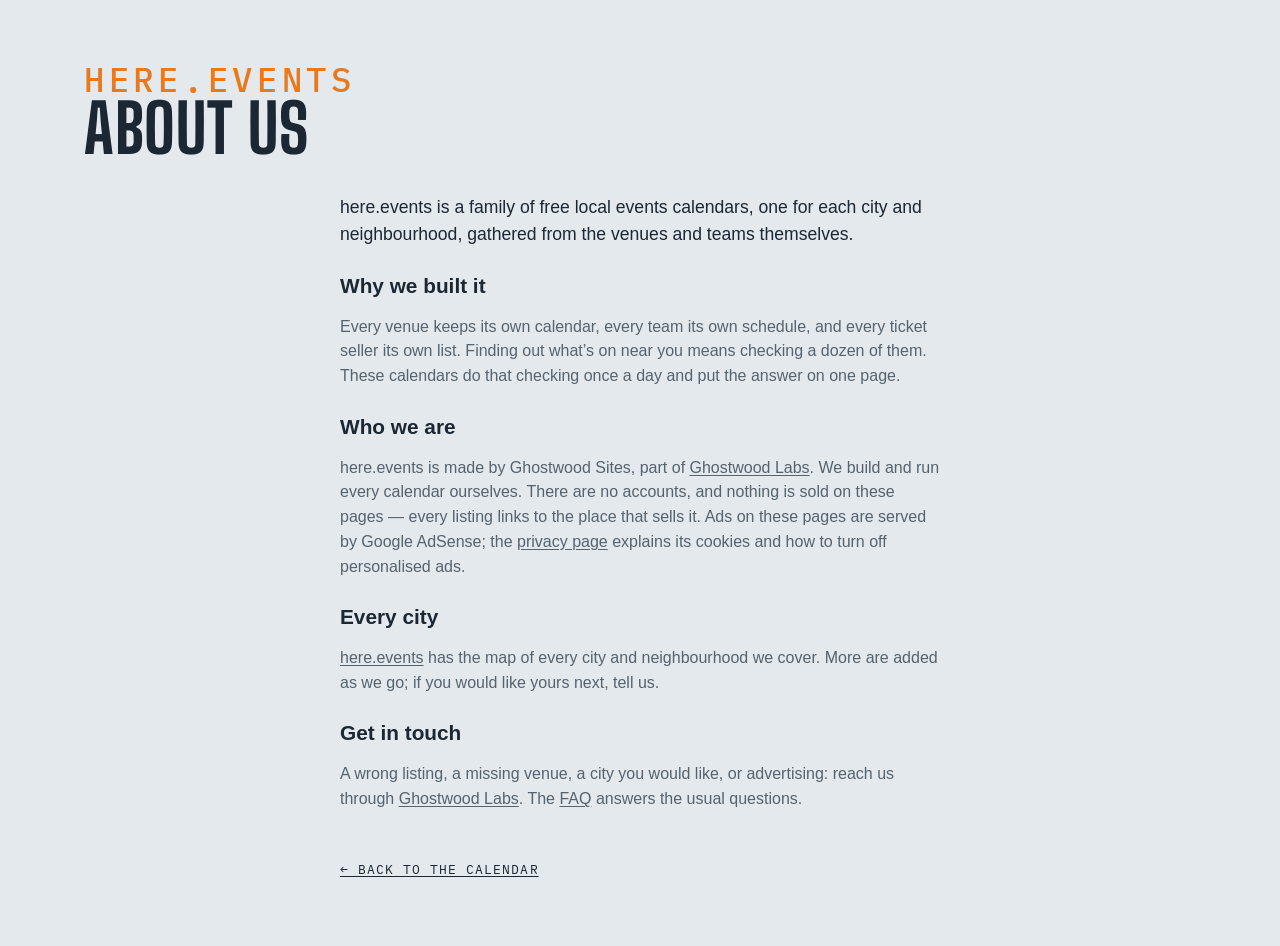
==== commit 07c928fa: "Footer: a Privacy link to here.events/privacy/; About and FAQ name AdSense instead of "no ads that f" ====
--- a/site/about.html
+++ b/site/about.html
@@ -57,7 +57,7 @@
   <p>Every venue keeps its own calendar, every team its own schedule, and every ticket seller its own list. Finding out what’s on near you means checking a dozen of them. These calendars do that checking once a day and put the answer on one page.</p>
 
   <h2>Who we are</h2>
-  <p>here.events is made by Ghostwood Sites, part of <a href="https://ghostwoodlabs.com/" rel="noopener">Ghostwood Labs</a>. We build and run every calendar ourselves. There are no accounts and no ads that follow you, and nothing is sold on these pages — every listing links to the place that sells it.</p>
+  <p>here.events is made by Ghostwood Sites, part of <a href="https://ghostwoodlabs.com/" rel="noopener">Ghostwood Labs</a>. We build and run every calendar ourselves. There are no accounts, and nothing is sold on these pages — every listing links to the place that sells it. Ads on these pages are served by Google AdSense; the <a href="https://here.events/privacy/">privacy page</a> explains its cookies and how to turn off personalised ads.</p>
 
   <h2>Every city</h2>
   <p><a href="https://here.events/">here.events</a> has the map of every city and neighbourhood we cover. More are added as we go; if you would like yours next, tell us.</p>
--- a/site/styles.css
+++ b/site/styles.css
@@ -17,7 +17,8 @@
      blue and violet to magenta, neighbors alternating light and dark */
   /* all three families sit a step back from the pure primaries: the same
      hues, less glare, so the stripes and ticks read after the titles */
-  --v-baba: #9e2e2e; --v-central: #9e5e2e; --v-sjf: #9e8e2e; --v-trinity: #6a2e9e; --v-nordo: #9e2e7a; --v-occidental: #2e9e45; --v-around: #2e7f9e; --v-owl: #5e9e2e; --v-klondike: #9e7a2e; --v-lumen: #8b8fe8; --v-tmobile: #8ad8e0; --v-wamu: #5d57c9; --v-waterfront: #2e7f9e; --v-sodo: #aab8d6; /* the rooms, one hue each (city.js cssVar): the brick blocks warm, the park green, the stadiums lqa's own */
+  --v-baba: #9e2e2e; --v-central: #9e5e2e; --v-sjf: #9e8e2e; --v-trinity: #6a2e9e; --v-nordo: #9e2e7a; --v-occidental: #2e9e45; --v-around: #2e7f9e; --v-owl: #5e9e2e; --v-klondike: #9e7a2e; --v-lumen: #8b8fe8; --v-tmobile: #8ad8e0; --v-wamu: #5d57c9; --v-waterfront: #2e7f9e; --v-sodo: #aab8d6; --v-axis: #2e4f9e; --v-obscura: #7a3fa8; /* the rooms, one hue each (city.js cssVar): the brick blocks warm, the park green, the stadiums lqa's own */
+  --v-victoryhall: #2e9e75; /* the DICE venues (2026-11-03) */
   --venue-text: 72%;     /* how much of the venue hue the card's venue label keeps (light mode) */
   --tint: 26%;           /* the venue wash behind a series card (light mode; 13% in the dark palette) */
   --row-a: #f3f6f8; --row-b: #d6dde3; /* the list's rows alternate light and dark grey; only a series keeps its venue's hue (Steve, 2026-10-20) */
@@ -55,7 +56,8 @@
     color-scheme: dark;
     --sky: #141a20; --mist: #1d252e; --ink: #e8edf1; --ink-soft: #9aa7b2; --ink-bright: #ffffff;
     --line: #333f4a; --gold: #f08a33; --gold-soft: #3a2a1a;
-    --v-baba: #ea8686; --v-central: #eab486; --v-sjf: #eadb86; --v-trinity: #c486ea; --v-nordo: #ea86c8; --v-occidental: #86ea9a; --v-around: #86d9ea; --v-owl: #b8ea86; --v-klondike: #eac786; --v-lumen: #8b8fe8; --v-tmobile: #8ad8e0; --v-wamu: #a6a1ea; --v-sodo: #aab8d6; --v-waterfront: #86c9ea;
+    --v-baba: #ea8686; --v-central: #eab486; --v-sjf: #eadb86; --v-trinity: #c486ea; --v-nordo: #ea86c8; --v-occidental: #86ea9a; --v-around: #86d9ea; --v-owl: #b8ea86; --v-klondike: #eac786; --v-lumen: #8b8fe8; --v-tmobile: #8ad8e0; --v-wamu: #a6a1ea; --v-sodo: #aab8d6; --v-waterfront: #86c9ea; --v-axis: #86a6ea; --v-obscura: #c79bea;
+    --v-victoryhall: #86eac5; /* the DICE venues (2026-11-03) */
     --venue-text: 100%; --tint: 13%;
     --row-a: #1e252c; --row-b: #2c343c;
     --t-concert: #f0806a; --t-sports: #f2d21b; --t-arts: #d63a4f;
@@ -71,7 +73,8 @@
   color-scheme: dark;
   --sky: #141a20; --mist: #1d252e; --ink: #e8edf1; --ink-soft: #9aa7b2; --ink-bright: #ffffff;
   --line: #333f4a; --gold: #f08a33; --gold-soft: #3a2a1a;
-  --v-baba: #ea8686; --v-central: #eab486; --v-sjf: #eadb86; --v-trinity: #c486ea; --v-nordo: #ea86c8; --v-occidental: #86ea9a; --v-around: #86d9ea; --v-owl: #b8ea86; --v-klondike: #eac786; --v-lumen: #8b8fe8; --v-tmobile: #8ad8e0; --v-wamu: #a6a1ea; --v-sodo: #aab8d6; --v-waterfront: #86c9ea;
+  --v-baba: #ea8686; --v-central: #eab486; --v-sjf: #eadb86; --v-trinity: #c486ea; --v-nordo: #ea86c8; --v-occidental: #86ea9a; --v-around: #86d9ea; --v-owl: #b8ea86; --v-klondike: #eac786; --v-lumen: #8b8fe8; --v-tmobile: #8ad8e0; --v-wamu: #a6a1ea; --v-sodo: #aab8d6; --v-waterfront: #86c9ea; --v-axis: #86a6ea; --v-obscura: #c79bea;
+  --v-victoryhall: #86eac5; /* the DICE venues (2026-11-03) */
   --venue-text: 100%; --tint: 13%;
   --row-a: #1e252c; --row-b: #2c343c;
   --t-concert: #f0806a; --t-sports: #f2d21b; --t-arts: #d63a4f;
@@ -398,6 +401,10 @@
 .fp-preset { font-size: .8rem; padding: .4em .85em; min-height: 2rem; }
 .fp-preset:hover { border-color: var(--ink-soft); }
 .fp-preset.is-on { background: var(--ink); color: var(--sky); border-color: var(--ink); }
+/* the panel's foot: Apply, pinned to the bottom edge while the panel scrolls (2026-11-05) */
+.fp-foot { position: sticky; bottom: -1rem; z-index: 1; display: flex; justify-content: flex-end; margin: 1.1rem -1.1rem -1rem; padding: .7rem 1.1rem; background: var(--mist); border-top: 1px solid var(--line); }
+.fp-foot .fp-apply { font-size: .9rem; font-weight: 600; padding: .45em 1.6em; min-height: 2.25rem; background: var(--ink); color: var(--sky); border-color: var(--ink); }
+.fp-foot .fp-apply:hover { background: color-mix(in srgb, var(--ink) 85%, var(--sky)); }
 .fp-group h3 {
   white-space: nowrap; /* never wraps (Steve, 2026-09-22) */
   font-family: var(--mono); font-size: .68rem; text-transform: uppercase;
@@ -862,6 +869,7 @@
 .pop-filter { display: flex; justify-content: center; gap: .5em; align-items: center; cursor: pointer; font-weight: 600; font-size: .88rem; margin: 0 0 .8rem; }
 .pop-filter input { accent-color: var(--ink); }
 .pop-filter[hidden] { display: none; } /* an author display beats the hidden attribute: say it outright (Teams mode has no filter to include) */
+.pop-filter-note { margin: -.45rem 0 .9rem; font-size: .68rem; } /* the filter row's footnote: the calendar keeps the filters it was added with (2026-11-05) */
 
 /* ---- share / embed: a <details> in the footer that opens UPWARD, its body
    floating over the list ---- */
@@ -971,6 +979,7 @@
 footer .foot-link { order: 1; } /* Advertise, Embed, Sources */
 footer #embed { order: 2; }
 footer #sources { order: 3; } /* a page link since 2026-10-29, still last on the row */
+footer #contact { order: 4; } /* the mailto, after Sources (2026-11-05) */
 /* the Advertise link: dressed as the Sources / Embed labels, after them */
 footer .foot-link { position: relative; top: -.5px; display: inline-flex; align-items: center; gap: .4rem; /* measured half a pixel under its neighbours' labels (Steve, 2026-09-15) */ font-family: var(--mono); font-size: .9rem; text-transform: uppercase; letter-spacing: .08em; color: var(--ink); text-decoration: none; padding: .2rem 0; white-space: nowrap; }
 footer .foot-link:hover { color: var(--ink-soft); }
@@ -1957,16 +1966,20 @@
 .lm-road { fill: none; stroke: var(--road); stroke-linecap: round; stroke-linejoin: round; stroke-width: calc(var(--u, 1) * .6); opacity: .45; }
 .lm-road-primary, .lm-road-trunk { stroke-width: calc(var(--u, 1) * .9); opacity: .6; }
 .lm-road-motorway { stroke-width: calc(var(--u, 1) * 1.5); opacity: .8; }
+.lm-boundary { fill: none; stroke: var(--lm-dot); stroke-width: calc(var(--u, 1) * 1.3); stroke-dasharray: calc(var(--u, 1) * 6) calc(var(--u, 1) * 3.5); stroke-linecap: round; stroke-linejoin: round; opacity: .7; pointer-events: none; } /* the city's or neighbourhood's own line (build-local-map.mjs `boundary`): dashed, the map dots' orange, over the roads and under the labels and pins */
 .lm-town { font-family: var(--mono); font-weight: 500; letter-spacing: .08em; text-transform: uppercase; fill: var(--ink-soft); paint-order: stroke; stroke: var(--mist); stroke-width: calc(var(--u, 1) * 3); stroke-linejoin: round; pointer-events: none; }
 .lm-town-dot { fill: var(--ink-soft); }
 .lm-water-name { font-family: var(--body); font-style: italic; letter-spacing: .04em; fill: color-mix(in srgb, var(--ink) 55%, #4da3f0); pointer-events: none; }
 .lm-peak { fill: none; stroke: var(--ink-soft); stroke-width: calc(var(--u, 1) * 1.2); stroke-linejoin: round; }
 .lm-peak-name { font-family: var(--mono); letter-spacing: .06em; fill: var(--ink-soft); opacity: .8; paint-order: stroke; stroke: var(--mist); stroke-width: calc(var(--u, 1) * 3); pointer-events: none; }
+:root { --lm-dot: #e8791d; } /* the map's dots: the Ghostwood orange, one shade per theme (Steve, 2026-10-30) */
+:root[data-theme="dark"] { --lm-dot: #f08a33; }
+@media (prefers-color-scheme: dark) { :root:not([data-theme="light"]) { --lm-dot: #f08a33; } }
 .lm-pin { cursor: pointer; outline: none; }
-.lm-pin circle { stroke: var(--mist); stroke-width: calc(var(--u, 1) * 1.6); transition: stroke-width .12s; }
-.lm-pin.is-empty circle { fill: var(--mist); stroke: var(--pin); stroke-dasharray: calc(var(--u, 1) * 2) calc(var(--u, 1) * 2); } /* nothing upcoming under the filters: a hollow ring in the room's colour */
+.lm-pin circle { fill: var(--pin); stroke: var(--mist); stroke-width: calc(var(--u, 1) * 1.6); transition: stroke-width .12s; }
+.lm-pin.is-empty circle { fill: var(--mist); stroke: var(--pin); stroke-dasharray: calc(var(--u, 1) * 2) calc(var(--u, 1) * 2); } /* nothing upcoming under the filters: a hollow ring */
 .lm-pin:hover circle, .lm-pin:focus-visible circle, .lm-pin.is-open circle { stroke: var(--ink); stroke-width: calc(var(--u, 1) * 2.4); }
-.lm-pin .lm-n { font-family: var(--mono); font-weight: 700; fill: var(--mist); text-anchor: middle; pointer-events: none; }
+.lm-pin .lm-n { font-family: var(--mono); font-weight: 700; fill: #141a20; text-anchor: middle; pointer-events: none; }
 .lm-pin.is-empty .lm-n { fill: var(--pin); }
 .lm-pin .lm-name { font-family: var(--body); font-weight: 600; fill: var(--ink); paint-order: stroke; stroke: var(--mist); stroke-width: calc(var(--u, 1) * 3.2); stroke-linejoin: round; pointer-events: none; }
 .lm-pin.is-empty .lm-name { fill: var(--ink-soft); font-weight: 500; }
@@ -1978,19 +1991,24 @@
 .lm-zoom button[data-z="me"] { margin-top: .3rem; } /* the crosshair: the visitor's own spot, a little apart from the zoom */
 .lm-zoom button.is-busy { opacity: .5; cursor: progress; }
 .lm-zoom button[aria-pressed="true"] { color: #2f7fd6; border-color: #2f7fd6; }
-.lm-city { cursor: pointer; }
-.lm-city-dot { fill: #1f8a4c; stroke: #fff; stroke-width: calc(var(--u, 1) * 1.5); }
-.lm-sign-board { fill: #0f7a45; stroke: #fff; stroke-width: calc(var(--u, 1) * 1); } /* one thin white line as the board's edge (Steve, 2026-10-26: 'the white border should actually be the border') */
-.lm-sign-hit { fill: #fff; opacity: 0; }
-.lm-city:hover .lm-sign-hit, .lm-city:focus-visible .lm-sign-hit { opacity: .14; }
-.lm-sign-name, .lm-sign-mi { font-family: var(--body); font-weight: 700; letter-spacing: .01em; fill: #fff; pointer-events: none; }
-.lm-sign-name { letter-spacing: .03em; }
+.lm-zoom button[data-z="cities"] { margin-top: .3rem; } /* Switch City (and Switch Neighbourhood under it): the other sites, a little apart from the zoom — in place of the green signposts (Steve, 2026-10-31) */
+.lm-zoom button[aria-expanded="true"] { color: var(--ink); border-color: var(--ink); }
+.lm-switch .lm-sw-list { list-style: none; margin: .1rem 0 .35rem; padding: 0; }
+.lm-switch .lm-sw-row { display: flex; align-items: baseline; gap: .55rem; padding: .45rem .1rem; border-top: 1px solid var(--line); color: var(--ink); text-decoration: none; font: 500 .9rem/1.25 var(--body); }
+.lm-switch li:first-child .lm-sw-row { border-top: 0; }
+.lm-switch a.lm-sw-row:hover .lm-sw-name, .lm-switch a.lm-sw-row:focus-visible .lm-sw-name { text-decoration: underline; text-underline-offset: .15em; }
+.lm-switch .lm-sw-name { flex: 1; min-width: 0; overflow: hidden; text-overflow: ellipsis; white-space: nowrap; }
+.lm-switch .lm-sw-tag { flex: none; font-family: var(--mono); font-size: .62rem; letter-spacing: .08em; text-transform: uppercase; color: var(--ink-soft); }
+.lm-switch .lm-sw-far { flex: none; font-family: var(--mono); font-size: .72rem; letter-spacing: .04em; color: var(--ink-soft); }
+.lm-switch .is-here .lm-sw-row { font-weight: 700; }
+.lm-switch .is-here .lm-sw-row::after { content: '✓'; flex: none; color: var(--ink-soft); }
+.lm-caption .lm-reset { font: inherit; letter-spacing: inherit; text-transform: inherit; color: var(--ink); background: none; border: 0; border-bottom: 1px solid currentColor; border-radius: 0; padding: 0; cursor: pointer; } /* the filters leave nothing on the map: one tap back to the default (Steve, 2026-10-31) */
+.lm-caption .lm-reset[hidden] { display: none; }
 .lm-me-dot { fill: #2f7fd6; stroke: var(--mist); stroke-width: calc(var(--u, 1) * 2); }
 .lm-me-acc { fill: #2f7fd6; fill-opacity: .14; stroke: #2f7fd6; stroke-opacity: .45; stroke-width: calc(var(--u, 1) * .8); animation: lm-pulse 2.4s ease-out infinite; transform-box: fill-box; transform-origin: center; }
 @keyframes lm-pulse { 0% { fill-opacity: .22; } 100% { fill-opacity: .08; } }
 .lm-pin.is-city circle { opacity: .78; } /* the rest of the city on a neighbourhood map: a shade quieter than the neighbourhood's own rooms */
 .lm-pin.is-city .lm-name { font-weight: 500; fill: var(--ink-soft); }
-.lm-pin .lm-stack { stroke: var(--mist); stroke-width: calc(var(--u, 1) * 1.6); } /* a group of venues (Steve, 2026-10-28): the next venues' discs peek out behind the first */
 .lm-pin.is-group .lm-name { font-weight: 700; }
 /* a group's card: one row a venue, folded like a reddit thread — [+] opens its next events under a thread line, [–] folds them */
 .lm-pop .lm-tree { margin: 0 0 .3rem; }
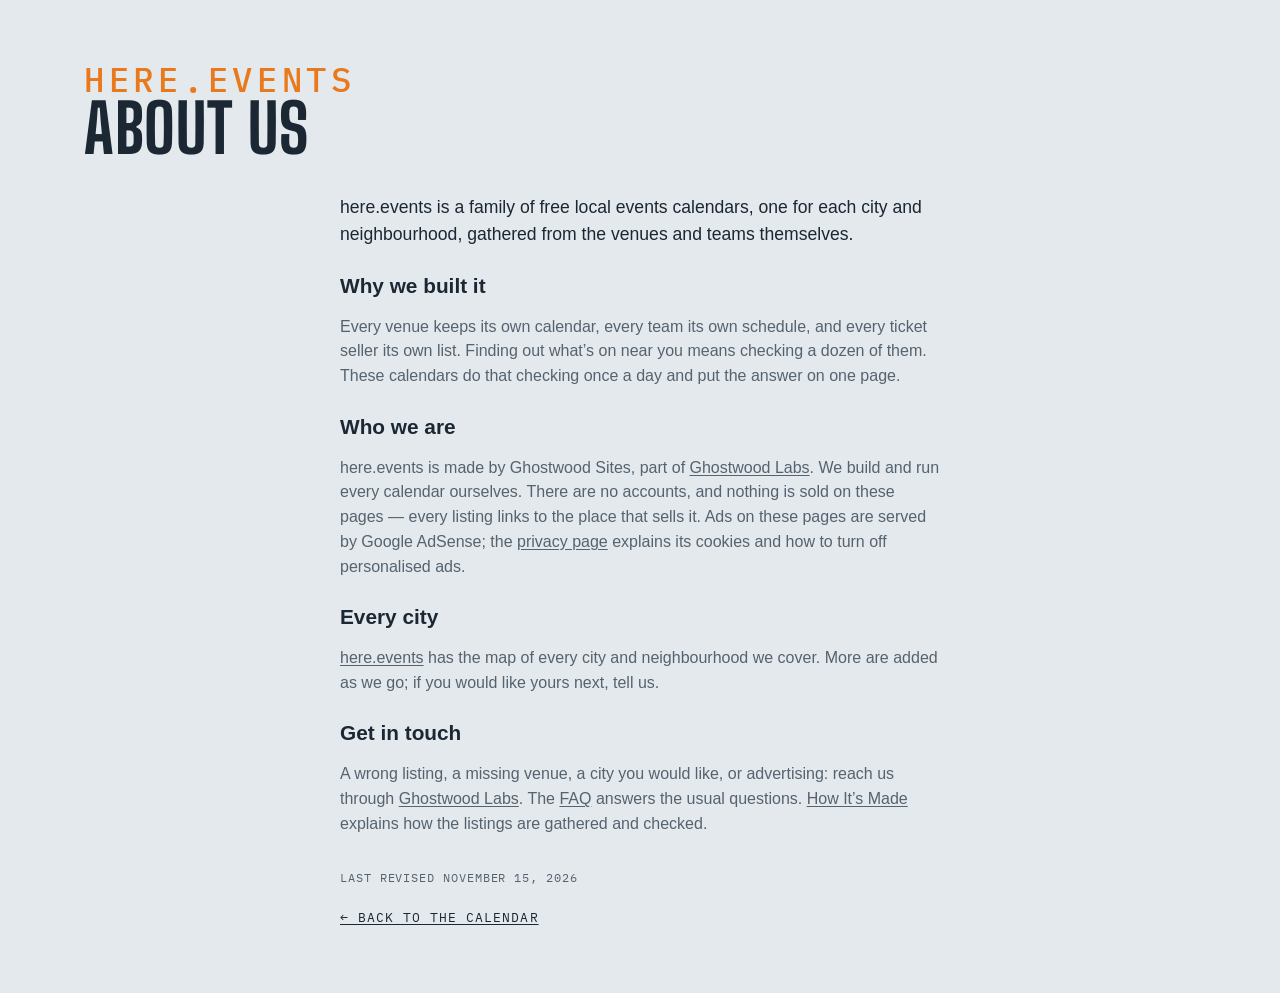
==== commit b7fa7577: "How It's Made page, Updated line, truthful sitemap dates A page on how the calendar is curated, link" ====
--- a/site/about.html
+++ b/site/about.html
@@ -63,8 +63,9 @@
   <p><a href="https://here.events/">here.events</a> has the map of every city and neighbourhood we cover. More are added as we go; if you would like yours next, tell us.</p>
 
   <h2>Get in touch</h2>
-  <p>A wrong listing, a missing venue, a city you would like, or advertising: reach us through <a href="https://ghostwoodlabs.com/" rel="noopener">Ghostwood Labs</a>. The <a href="faq.html">FAQ</a> answers the usual questions.</p>
+  <p>A wrong listing, a missing venue, a city you would like, or advertising: reach us through <a href="https://ghostwoodlabs.com/" rel="noopener">Ghostwood Labs</a>. The <a href="faq.html">FAQ</a> answers the usual questions. <a href="how.html">How It’s Made</a> explains how the listings are gathered and checked.</p>
 
+  <p class="ad-revised">Last revised <time datetime="2026-11-15">November 15, 2026</time></p>
   <a class="ad-back" href="./">← Back to the calendar</a>
 </main>
 </body>
--- a/site/styles.css
+++ b/site/styles.css
@@ -994,6 +994,11 @@
 .ad-page p, .ad-page li { color: var(--ink-soft); line-height: 1.55; }
 .ad-page ul { padding-left: 1.2rem; }
 .ad-page .ad-lead { font-size: 1.1rem; color: var(--ink); }
+.updated { margin: 1rem 0 -.6rem; font-family: var(--mono); font-size: .72rem; letter-spacing: .08em; text-transform: uppercase; color: var(--ink-soft); }
+.updated a { color: var(--ink); }
+body:has(#mapView:not([hidden])) .updated { display: none; }
+.ad-page .ad-revised { margin-top: 2rem; font-family: var(--mono); font-size: .72rem; letter-spacing: .08em; text-transform: uppercase; }
+.ad-page .ad-revised + .ad-back { margin-top: .6rem; }
 .ad-page .ad-back { display: inline-block; margin-top: 2rem; font-family: var(--mono); font-size: .8rem; text-transform: uppercase; letter-spacing: .08em; color: var(--ink); }
 footer .share summary { font-size: .9rem; white-space: nowrap; }
 .foot-inner.is-tight .share summary span, .foot-inner.is-tighter .gw-credit {
